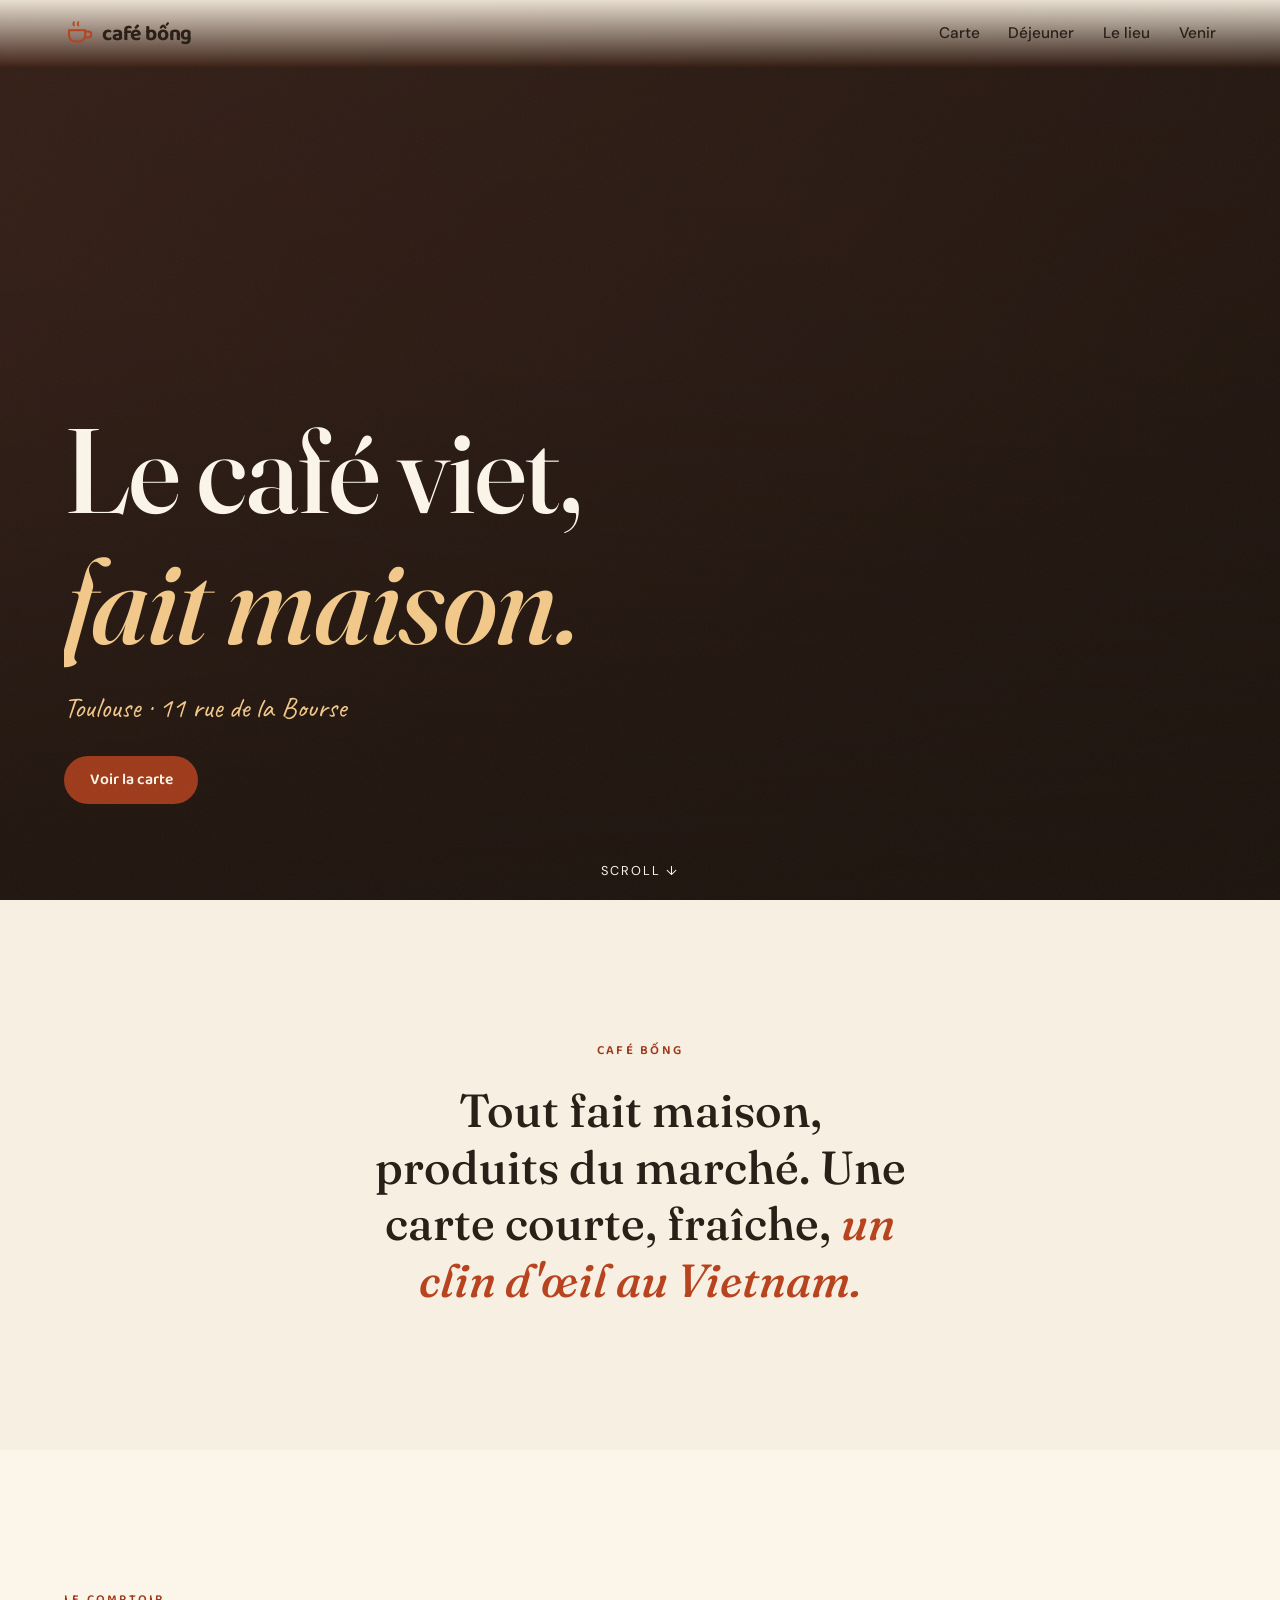
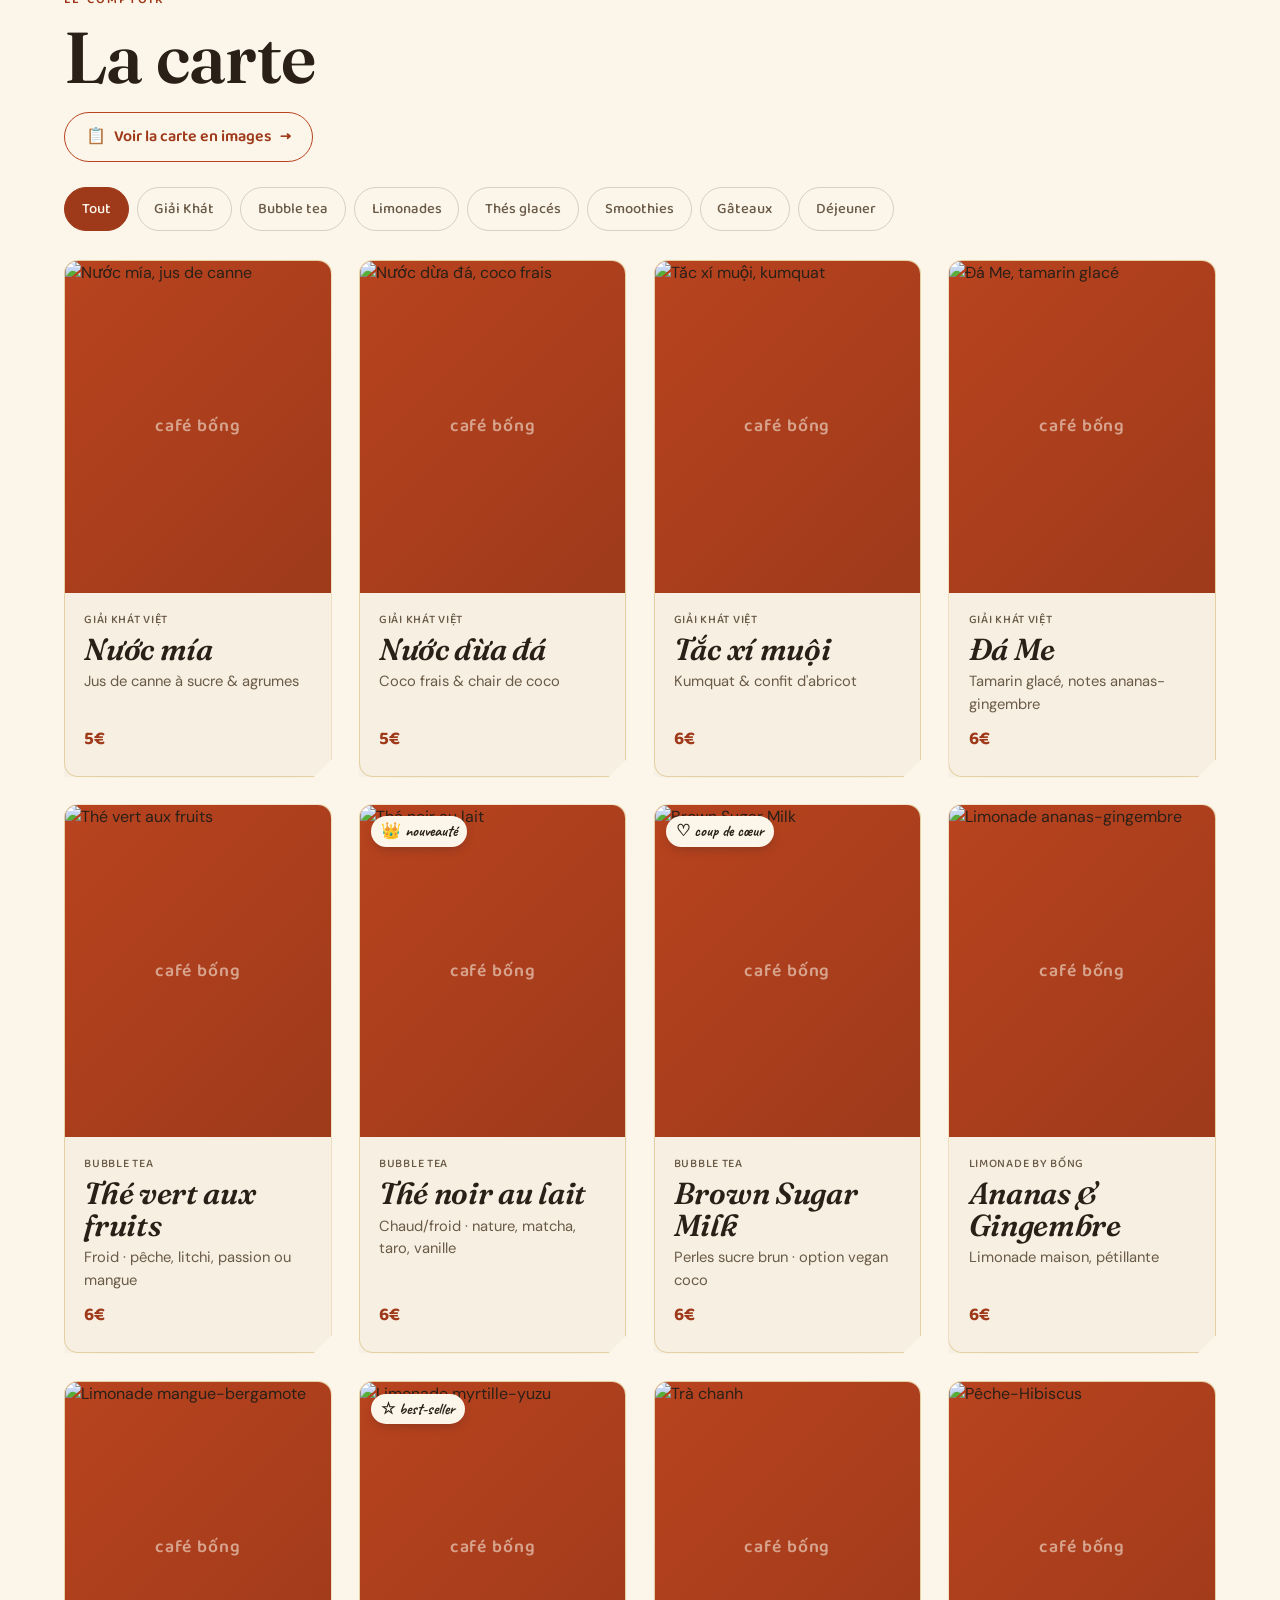
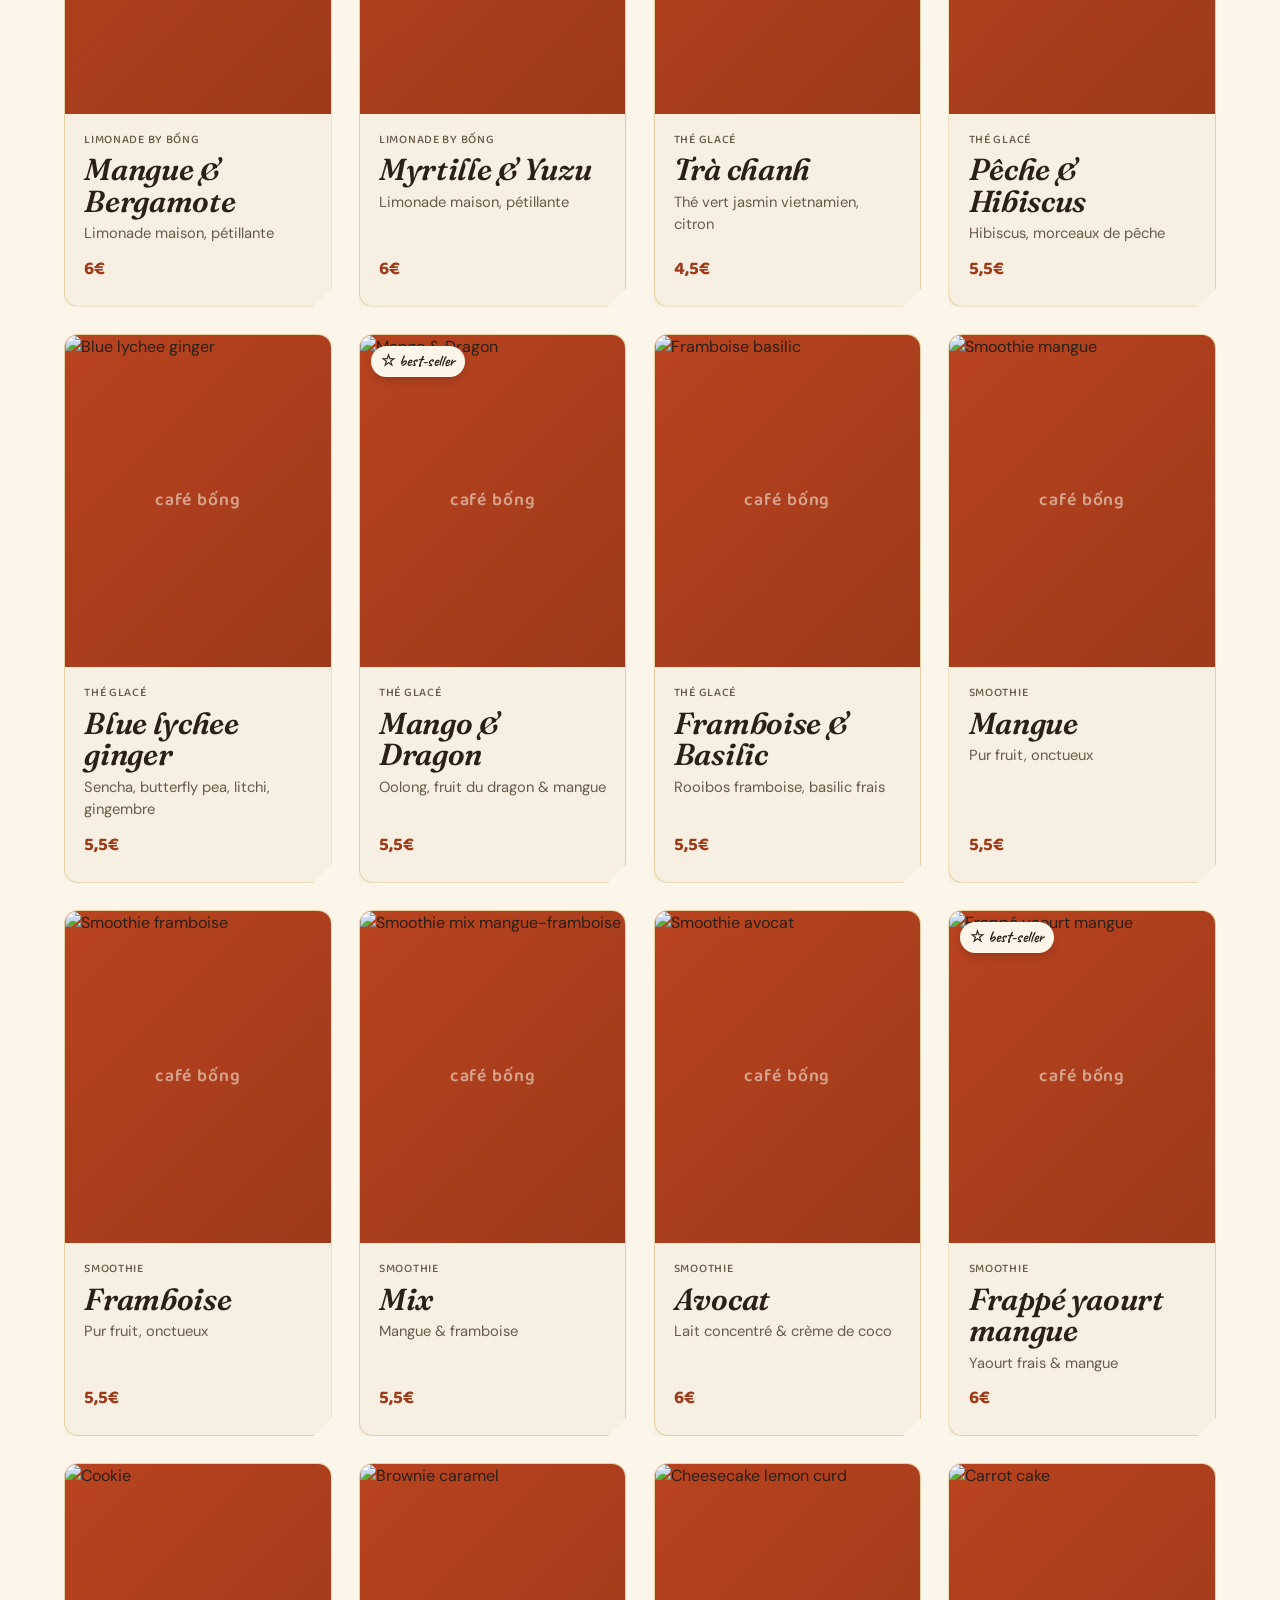
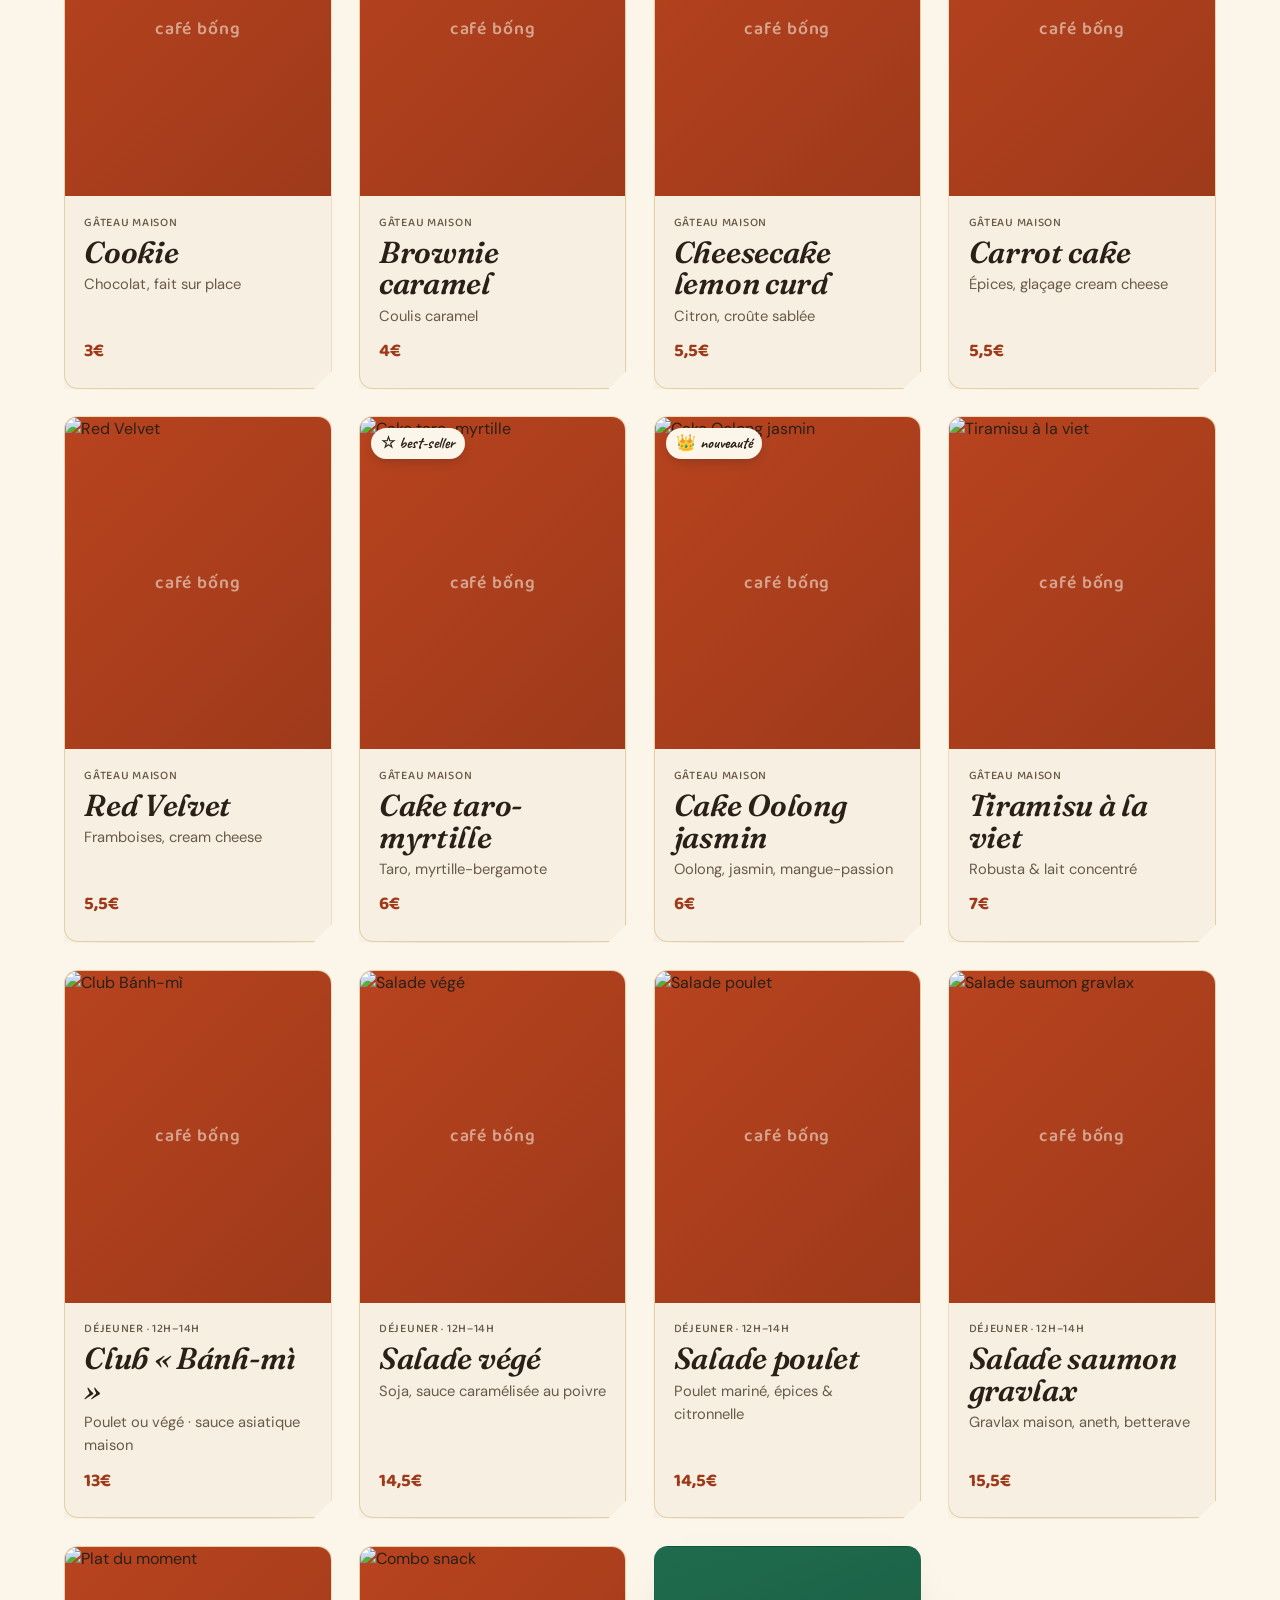
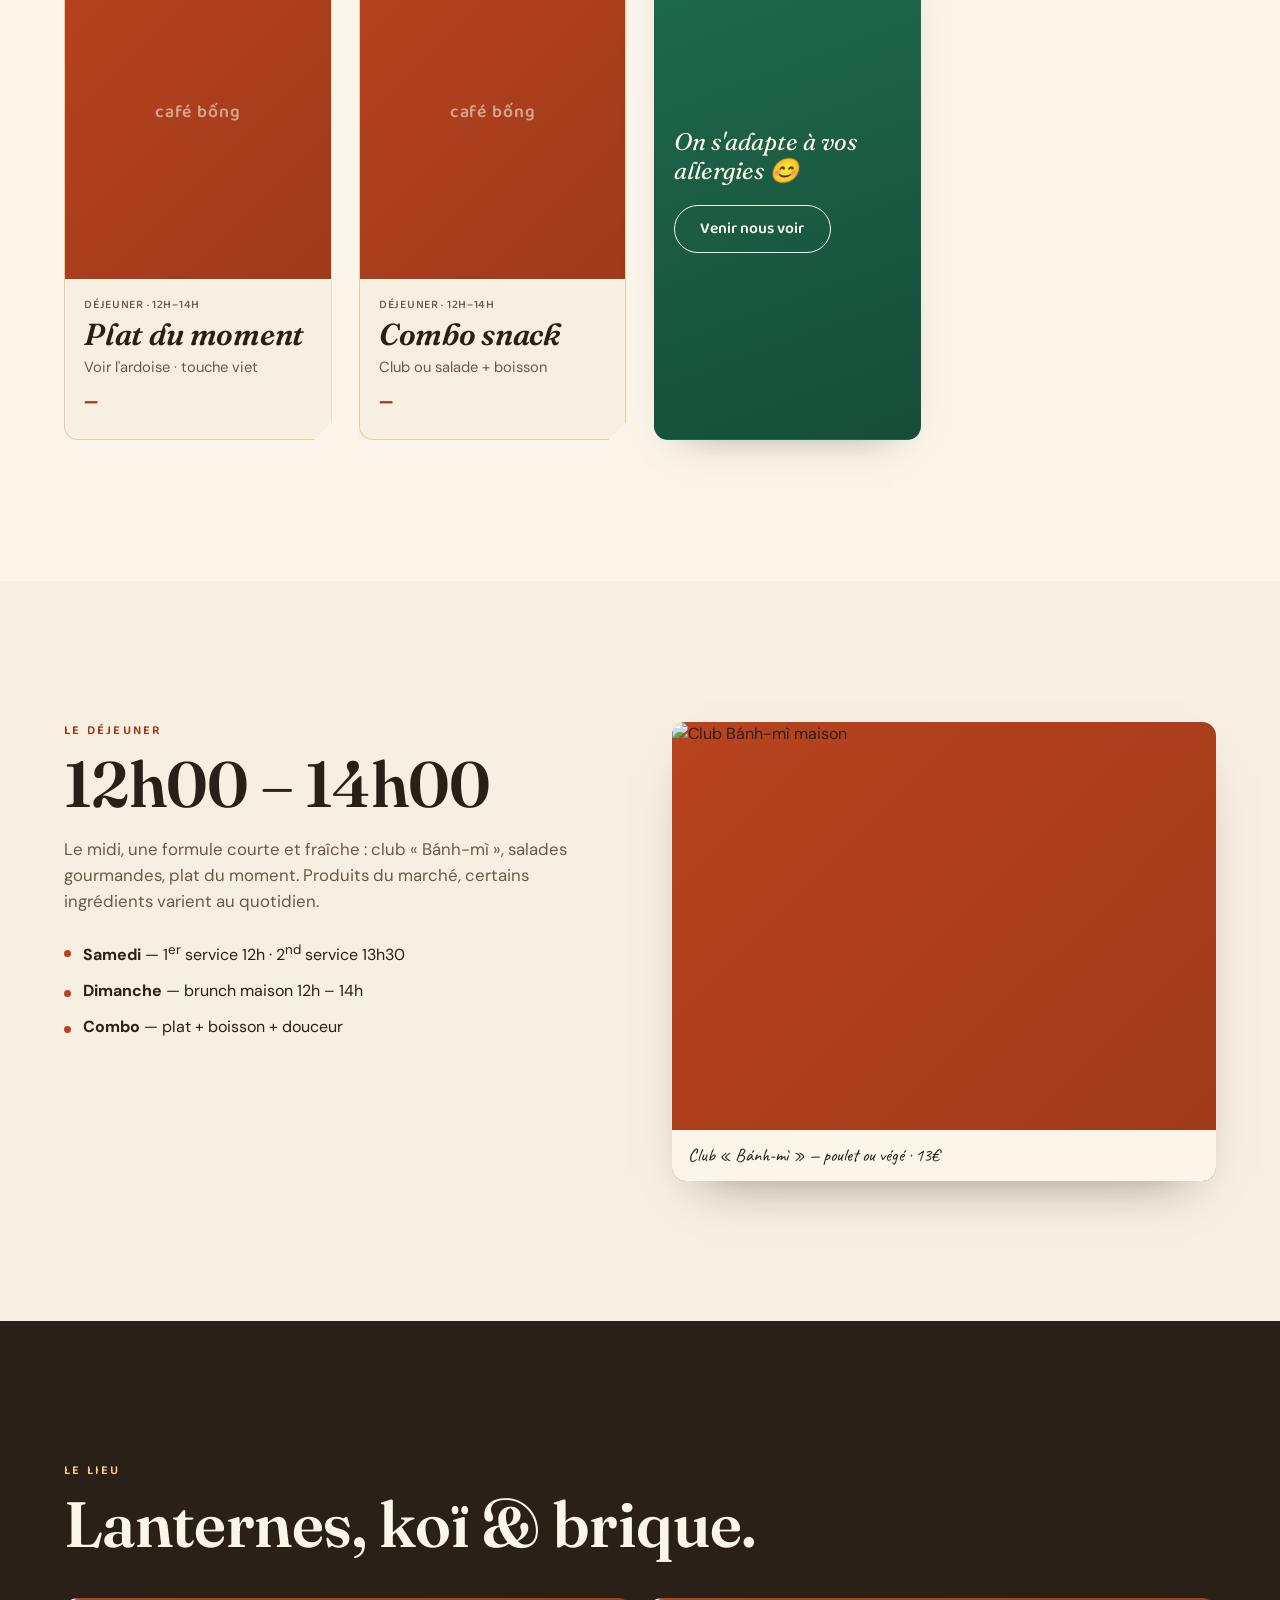
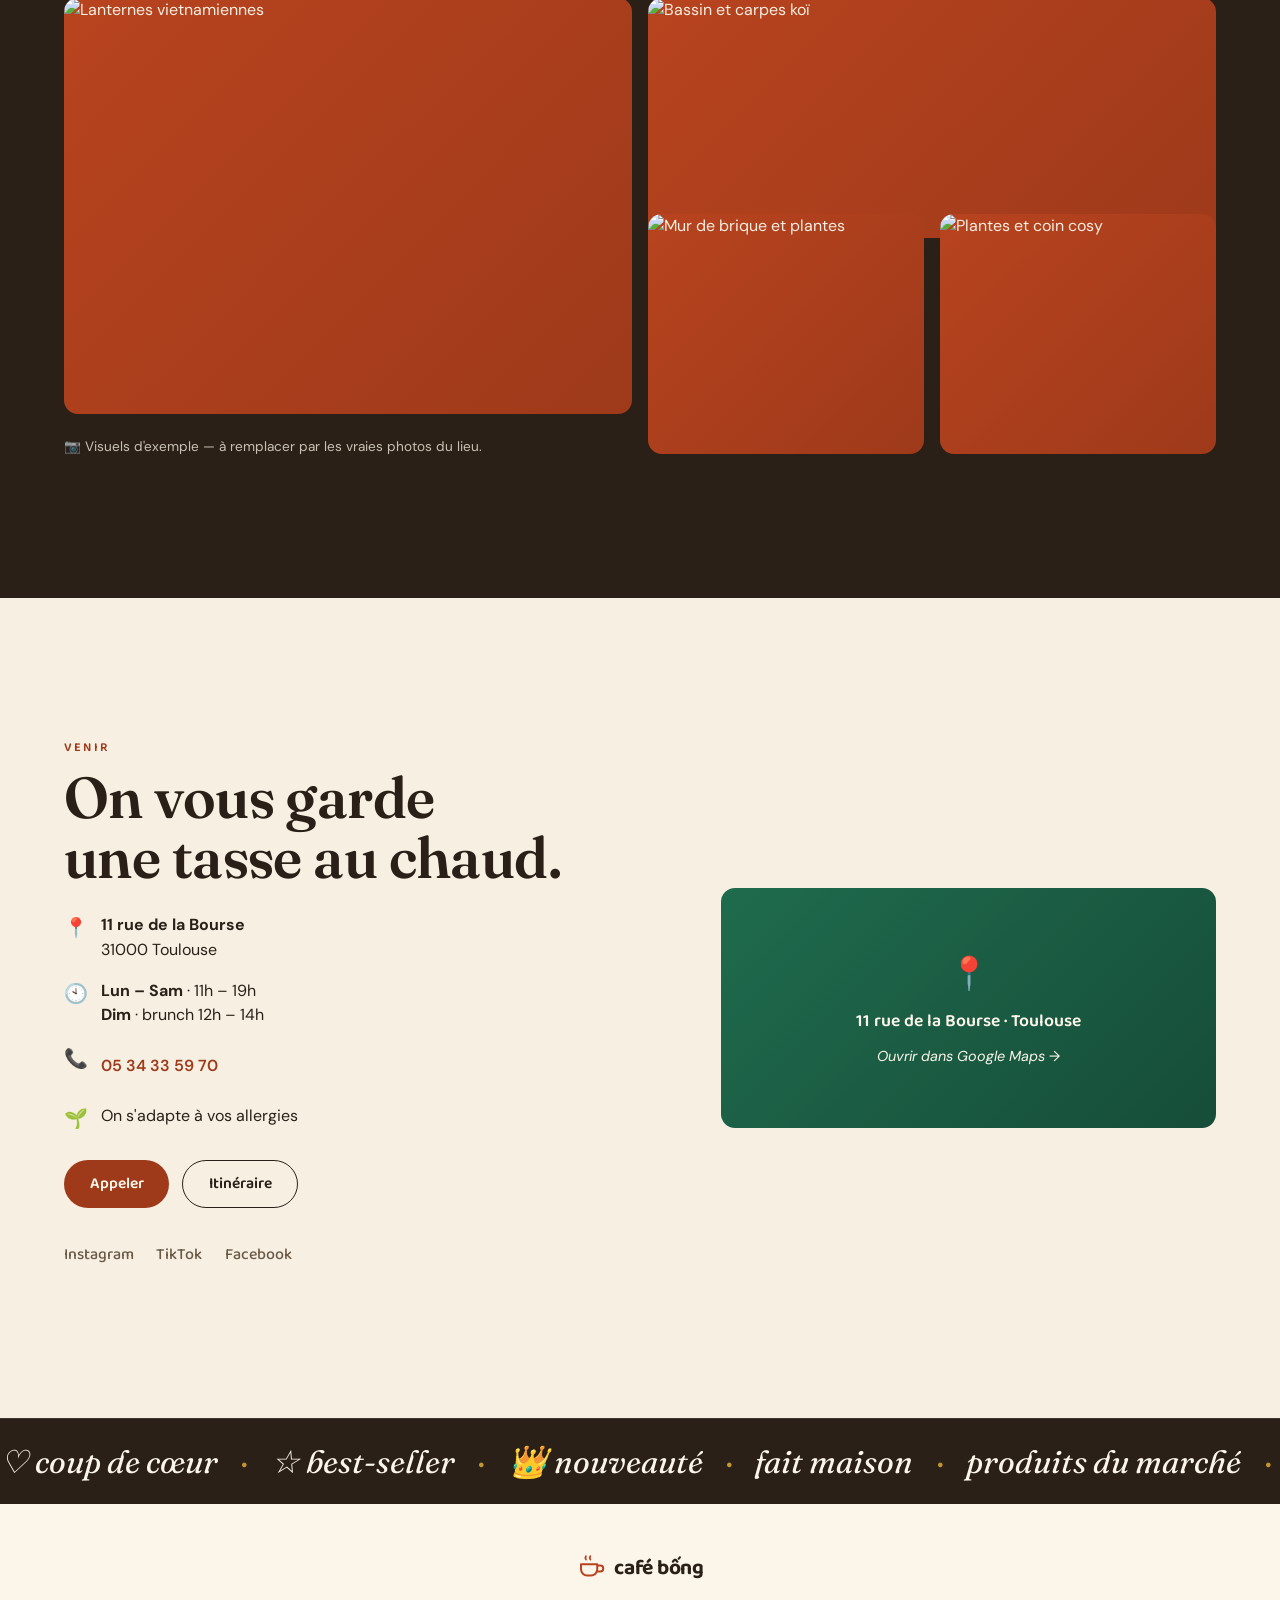
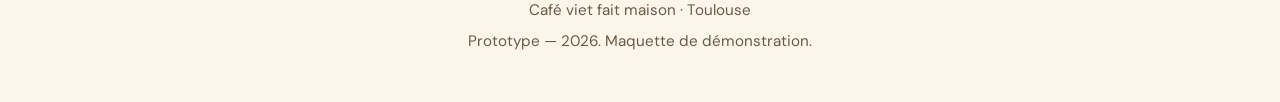
==== v1/index.html @ feac2b91 "Page d'accueil listant les 3 versions du site - Site actuel "Le Comptoir" déplacé dans /v1/ - Nouvel" ====
<!DOCTYPE html>
<html lang="fr">
<head>
<meta charset="UTF-8">
<meta name="viewport" content="width=device-width, initial-scale=1.0">
<title>Café Bống · Le café viet fait maison · Toulouse</title>
<meta name="description" content="Café Bống — le café viet fait maison à Toulouse. Bubble teas, limonades, thés glacés, smoothies, gâteaux maison et déjeuner. 11 rue de la Bourse.">
<meta property="og:title" content="Café Bống · Le café viet fait maison · Toulouse">
<meta property="og:description" content="Le café viet, fait maison — Toulouse. 11 rue de la Bourse.">
<meta property="og:type" content="website">

<link rel="preconnect" href="https://fonts.googleapis.com">
<link rel="preconnect" href="https://fonts.gstatic.com" crossorigin>
<link href="https://fonts.googleapis.com/css2?family=Fraunces:ital,opsz,wght@0,9..144,500;0,9..144,600;1,9..144,500;1,9..144,600&family=Baloo+2:wght@500;600;700&family=DM+Sans:opsz,wght@9..40,400;9..40,500;9..40,600&family=Caveat:wght@600;700&display=swap" rel="stylesheet">
<link rel="stylesheet" href="style.css?v=10">
</head>
<body>

<!-- ============================================================ -->
<!-- reusable cup glyph (logo)                                     -->
<!-- ============================================================ -->
<svg style="display:none" aria-hidden="true"><symbol id="cup" viewBox="0 0 24 24"><path d="M4 9h13v4a5 5 0 0 1-5 5H9a5 5 0 0 1-5-5V9z" fill="none" stroke="currentColor" stroke-width="1.6" stroke-linejoin="round"/><path d="M17 10h2.4a2.4 2.4 0 0 1 0 4.8H17" fill="none" stroke="currentColor" stroke-width="1.6"/><path d="M8 2.5c-.7.9-.7 1.8 0 2.7M11.5 2.5c-.7.9-.7 1.8 0 2.7" fill="none" stroke="currentColor" stroke-width="1.4" stroke-linecap="round"/></symbol></svg>

<!-- paper grain overlay (fixed, decorative) -->
<div class="grain" aria-hidden="true"></div>

<a class="skip-link" href="#carte">Aller à la carte</a>

<!-- ============================================================ -->
<!-- HEADER                                                       -->
<!-- ============================================================ -->
<header class="hd" id="hd">
  <a href="#hero" class="brand" aria-label="Café Bống — accueil">
    <svg class="brand-cup" aria-hidden="true"><use href="#cup"/></svg>
    <span>café bống</span>
  </a>

  <nav class="nav" aria-label="Navigation principale">
    <a href="#carte">Carte</a>
    <a href="#dejeuner">Déjeuner</a>
    <a href="#lieu">Le lieu</a>
    <a href="#venir">Venir</a>
  </nav>

  <button class="burger" id="burger" aria-label="Ouvrir le menu" aria-expanded="false" aria-controls="menu-overlay">
    <span></span><span></span><span></span>
  </button>
</header>

<!-- ============================================================ -->
<!-- MENU OVERLAY ("store de bambou")                             -->
<!-- ============================================================ -->
<div class="menu-overlay" id="menu-overlay" role="dialog" aria-modal="true" aria-label="Menu" hidden>
  <div class="menu-inner">
    <nav class="menu-nav" aria-label="Menu plein écran">
      <a href="#carte" data-preview="https://images.unsplash.com/photo-1558857563-b371033873b8?auto=format&fit=crop&w=700&q=70"><span class="menu-idx">01</span>Carte</a>
      <a href="#dejeuner" data-preview="https://images.unsplash.com/photo-1539252554453-80ab65ce3586?auto=format&fit=crop&w=700&q=70"><span class="menu-idx">02</span>Déjeuner</a>
      <a href="#lieu" data-preview="https://images.unsplash.com/photo-1559925393-8be0ec4767c8?auto=format&fit=crop&w=700&q=70"><span class="menu-idx">03</span>Le lieu</a>
      <a href="#venir" data-preview="https://images.unsplash.com/photo-1453614512568-c4024d13c247?auto=format&fit=crop&w=700&q=70"><span class="menu-idx">04</span>Venir</a>
    </nav>

    <aside class="menu-preview" aria-hidden="true">
      <img class="menu-preview-img" alt="" onerror="this.style.opacity=0">
    </aside>

    <div class="menu-foot">
      <span>11 rue de la Bourse · Toulouse</span>
      <a href="tel:0534335970">05 34 33 59 70</a>
    </div>
  </div>

  <button class="menu-close" id="menu-close" aria-label="Fermer le menu">
    <span></span><span></span>
  </button>
</div>

<main id="main">

<!-- ============================================================ -->
<!-- 1 · HERO                                                     -->
<!-- ============================================================ -->
<section id="hero" class="hero">
  <div class="hero-bg" data-parallax>
    <img src="https://images.unsplash.com/photo-1559925393-8be0ec4767c8?auto=format&fit=crop&w=1500&q=70" alt="Ambiance lanternes du Café Bống" onerror="this.style.display='none'">
  </div>
  <div class="hero-scrim" aria-hidden="true"></div>

  <div class="hero-inner">
    <h1 class="hero-title" data-reveal-lines>
      <span class="line-mask"><span class="line">Le café viet,</span></span>
      <span class="line-mask"><span class="line"><em>fait maison.</em></span></span>
    </h1>
    <p class="hero-sub" data-reveal>Toulouse · 11 rue de la Bourse</p>
    <div class="hero-cta" data-reveal>
      <a href="#carte" class="btn btn-laque" data-magnetic>Voir la carte</a>
    </div>
  </div>

  <span class="hero-scroll" aria-hidden="true">scroll ↓</span>
</section>

<!-- ============================================================ -->
<!-- 2 · INTRO / PROMESSE                                         -->
<!-- ============================================================ -->
<section id="intro" class="intro">
  <p class="intro-eyebrow" data-reveal>Café Bống</p>
  <p class="intro-lead" data-reveal>
    Tout fait maison, produits du marché. Une carte courte, fraîche,
    <em>un clin d'œil au Vietnam.</em>
  </p>
</section>

<!-- ============================================================ -->
<!-- 3 · LA CARTE — Le Comptoir (rail horizontal)                 -->
<!-- ============================================================ -->
<section id="carte" class="carte">
  <div class="carte-head">
    <p class="eyebrow" data-reveal>Le comptoir</p>
    <h2 data-reveal>La carte</h2>
    <button type="button" class="cartes-link" data-reveal aria-haspopup="dialog">
      <span aria-hidden="true">📋</span> Voir la carte en images
      <span aria-hidden="true">→</span>
    </button>
  </div>

  <!-- full menu photos (real restaurant cards) -->
  <dialog class="cartes-modal" id="cartes-modal" aria-label="La carte complète en images">
    <button type="button" class="cartes-close" data-close aria-label="Fermer">✕</button>
    <div class="cartes-scroll" data-lenis-prevent>
      <figure><img src="img/carte-boissons-1.avif" alt="Carte des boissons, page 1" loading="lazy"
        onerror="this.closest('figure').classList.add('noimg')"><figcaption>Boissons · 1</figcaption></figure>
      <figure><img src="img/carte-boissons-2.avif" alt="Carte des boissons, page 2" loading="lazy"
        onerror="this.closest('figure').classList.add('noimg')"><figcaption>Boissons · 2</figcaption></figure>
      <figure><img src="img/carte-dejeuner.avif" alt="Carte du déjeuner" loading="lazy"
        onerror="this.closest('figure').classList.add('noimg')"><figcaption>Déjeuner</figcaption></figure>
    </div>
    <p class="cartes-note">La carte complète — boissons &amp; offre déjeuner (12h–14h).</p>
  </dialog>

  <!-- famille filters -->
  <div class="rail-tabs" role="tablist" aria-label="Familles de la carte">
    <button class="rail-tab is-active" data-filter="tout"        role="tab" aria-selected="true">Tout</button>
    <button class="rail-tab" data-filter="giai-khat"   role="tab" aria-selected="false">Giải Khát</button>
    <button class="rail-tab" data-filter="bubble"      role="tab" aria-selected="false">Bubble tea</button>
    <button class="rail-tab" data-filter="limonade"    role="tab" aria-selected="false">Limonades</button>
    <button class="rail-tab" data-filter="thes-glaces" role="tab" aria-selected="false">Thés glacés</button>
    <button class="rail-tab" data-filter="smoothies"   role="tab" aria-selected="false">Smoothies</button>
    <button class="rail-tab" data-filter="gateaux"     role="tab" aria-selected="false">Gâteaux</button>
    <button class="rail-tab" data-filter="dejeuner"    role="tab" aria-selected="false">Déjeuner</button>
  </div>

  <!-- product grid (filtered by family tabs — natural vertical page scroll) -->
  <div class="grid" data-grid role="list" aria-label="Nos produits">

    <!-- GIẢI KHÁT VIỆT -->
    <article class="rail-card" data-filter="giai-khat">
      <div class="rc-photo"><img src="https://images.unsplash.com/photo-1556679343-c7306c1976bc?auto=format&fit=crop&w=600&q=70" alt="Nước mía, jus de canne" loading="lazy" onerror="this.parentNode.classList.add('noimg')"></div>
      <div class="rc-body">
        <span class="rc-fam">Giải Khát Việt</span>
        <h3 class="rc-name">Nước mía</h3>
        <p class="rc-desc">Jus de canne à sucre &amp; agrumes</p>
        <span class="rc-price">5€</span>
      </div>
    </article>

    <article class="rail-card" data-filter="giai-khat">
      <div class="rc-photo"><img src="https://images.unsplash.com/photo-1536935338788-846bb9981813?auto=format&fit=crop&w=600&q=70" alt="Nước dừa đá, coco frais" loading="lazy" onerror="this.parentNode.classList.add('noimg')"></div>
      <div class="rc-body">
        <span class="rc-fam">Giải Khát Việt</span>
        <h3 class="rc-name">Nước dừa đá</h3>
        <p class="rc-desc">Coco frais &amp; chair de coco</p>
        <span class="rc-price">5€</span>
      </div>
    </article>

    <article class="rail-card" data-filter="giai-khat">
      <div class="rc-photo"><img src="https://images.unsplash.com/photo-1497534547324-0ebb3f052e88?auto=format&fit=crop&w=600&q=70" alt="Tắc xí muội, kumquat" loading="lazy" onerror="this.parentNode.classList.add('noimg')"></div>
      <div class="rc-body">
        <span class="rc-fam">Giải Khát Việt</span>
        <h3 class="rc-name">Tắc xí muội</h3>
        <p class="rc-desc">Kumquat &amp; confit d'abricot</p>
        <span class="rc-price">6€</span>
      </div>
    </article>

    <article class="rail-card" data-filter="giai-khat">
      <div class="rc-photo"><img src="https://images.unsplash.com/photo-1551024709-8f23befc6f87?auto=format&fit=crop&w=600&q=70" alt="Đá Me, tamarin glacé" loading="lazy" onerror="this.parentNode.classList.add('noimg')"></div>
      <div class="rc-body">
        <span class="rc-fam">Giải Khát Việt</span>
        <h3 class="rc-name">Đá Me</h3>
        <p class="rc-desc">Tamarin glacé, notes ananas-gingembre</p>
        <span class="rc-price">6€</span>
      </div>
    </article>

    <!-- BUBBLE TEAS -->
    <article class="rail-card" data-filter="bubble">
      <div class="rc-photo"><img src="https://images.unsplash.com/photo-1558857563-b371033873b8?auto=format&fit=crop&w=600&q=70" alt="Thé vert aux fruits" loading="lazy" onerror="this.parentNode.classList.add('noimg')"></div>
      <div class="rc-body">
        <span class="rc-fam">Bubble tea</span>
        <h3 class="rc-name">Thé vert aux fruits</h3>
        <p class="rc-desc">Froid · pêche, litchi, passion ou mangue</p>
        <span class="rc-price">6€</span>
      </div>
    </article>

    <article class="rail-card" data-filter="bubble">
      <span class="rc-badge" data-badge="new">👑 nouveauté</span>
      <div class="rc-photo"><img src="https://images.unsplash.com/photo-1525373698358-041e3a460346?auto=format&fit=crop&w=600&q=70" alt="Thé noir au lait" loading="lazy" onerror="this.parentNode.classList.add('noimg')"></div>
      <div class="rc-body">
        <span class="rc-fam">Bubble tea</span>
        <h3 class="rc-name">Thé noir au lait</h3>
        <p class="rc-desc">Chaud/froid · nature, matcha, taro, vanille</p>
        <span class="rc-price">6€</span>
      </div>
    </article>

    <article class="rail-card" data-filter="bubble">
      <span class="rc-badge" data-badge="love">♡ coup de cœur</span>
      <div class="rc-photo"><img src="https://images.unsplash.com/photo-1627998792088-f8a9b72f2ea0?auto=format&fit=crop&w=600&q=70" alt="Brown Sugar Milk" loading="lazy" onerror="this.parentNode.classList.add('noimg')"></div>
      <div class="rc-body">
        <span class="rc-fam">Bubble tea</span>
        <h3 class="rc-name">Brown Sugar Milk</h3>
        <p class="rc-desc">Perles sucre brun · option vegan coco</p>
        <span class="rc-price">6€</span>
      </div>
    </article>

    <!-- LIMONADES -->
    <article class="rail-card" data-filter="limonade">
      <div class="rc-photo"><img src="https://images.unsplash.com/photo-1513558161293-cdaf765ed2fd?auto=format&fit=crop&w=600&q=70" alt="Limonade ananas-gingembre" loading="lazy" onerror="this.parentNode.classList.add('noimg')"></div>
      <div class="rc-body">
        <span class="rc-fam">Limonade by Bống</span>
        <h3 class="rc-name">Ananas &amp; Gingembre</h3>
        <p class="rc-desc">Limonade maison, pétillante</p>
        <span class="rc-price">6€</span>
      </div>
    </article>

    <article class="rail-card" data-filter="limonade">
      <div class="rc-photo"><img src="https://images.unsplash.com/photo-1600271886742-f049cd451bba?auto=format&fit=crop&w=600&q=70" alt="Limonade mangue-bergamote" loading="lazy" onerror="this.parentNode.classList.add('noimg')"></div>
      <div class="rc-body">
        <span class="rc-fam">Limonade by Bống</span>
        <h3 class="rc-name">Mangue &amp; Bergamote</h3>
        <p class="rc-desc">Limonade maison, pétillante</p>
        <span class="rc-price">6€</span>
      </div>
    </article>

    <article class="rail-card" data-filter="limonade">
      <span class="rc-badge" data-badge="best">☆ best-seller</span>
      <div class="rc-photo"><img src="https://images.unsplash.com/photo-1499638673689-79a0b5115d87?auto=format&fit=crop&w=600&q=70" alt="Limonade myrtille-yuzu" loading="lazy" onerror="this.parentNode.classList.add('noimg')"></div>
      <div class="rc-body">
        <span class="rc-fam">Limonade by Bống</span>
        <h3 class="rc-name">Myrtille &amp; Yuzu</h3>
        <p class="rc-desc">Limonade maison, pétillante</p>
        <span class="rc-price">6€</span>
      </div>
    </article>

    <!-- THÉS GLACÉS -->
    <article class="rail-card" data-filter="thes-glaces">
      <div class="rc-photo"><img src="https://images.unsplash.com/photo-1556679343-c7306c1976bc?auto=format&fit=crop&w=600&q=70" alt="Trà chanh" loading="lazy" onerror="this.parentNode.classList.add('noimg')"></div>
      <div class="rc-body">
        <span class="rc-fam">Thé glacé</span>
        <h3 class="rc-name">Trà chanh</h3>
        <p class="rc-desc">Thé vert jasmin vietnamien, citron</p>
        <span class="rc-price">4,5€</span>
      </div>
    </article>

    <article class="rail-card" data-filter="thes-glaces">
      <div class="rc-photo"><img src="https://images.unsplash.com/photo-1597481499750-3e6b22637e12?auto=format&fit=crop&w=600&q=70" alt="Pêche-Hibiscus" loading="lazy" onerror="this.parentNode.classList.add('noimg')"></div>
      <div class="rc-body">
        <span class="rc-fam">Thé glacé</span>
        <h3 class="rc-name">Pêche &amp; Hibiscus</h3>
        <p class="rc-desc">Hibiscus, morceaux de pêche</p>
        <span class="rc-price">5,5€</span>
      </div>
    </article>

    <article class="rail-card" data-filter="thes-glaces">
      <div class="rc-photo"><img src="https://images.unsplash.com/photo-1437418747212-8d9709afab22?auto=format&fit=crop&w=600&q=70" alt="Blue lychee ginger" loading="lazy" onerror="this.parentNode.classList.add('noimg')"></div>
      <div class="rc-body">
        <span class="rc-fam">Thé glacé</span>
        <h3 class="rc-name">Blue lychee ginger</h3>
        <p class="rc-desc">Sencha, butterfly pea, litchi, gingembre</p>
        <span class="rc-price">5,5€</span>
      </div>
    </article>

    <article class="rail-card" data-filter="thes-glaces">
      <span class="rc-badge" data-badge="best">☆ best-seller</span>
      <div class="rc-photo"><img src="https://images.unsplash.com/photo-1546173159-315724a31696?auto=format&fit=crop&w=600&q=70" alt="Mango & Dragon" loading="lazy" onerror="this.parentNode.classList.add('noimg')"></div>
      <div class="rc-body">
        <span class="rc-fam">Thé glacé</span>
        <h3 class="rc-name">Mango &amp; Dragon</h3>
        <p class="rc-desc">Oolong, fruit du dragon &amp; mangue</p>
        <span class="rc-price">5,5€</span>
      </div>
    </article>

    <article class="rail-card" data-filter="thes-glaces">
      <div class="rc-photo"><img src="https://images.unsplash.com/photo-1499961524705-d5f516fe18e9?auto=format&fit=crop&w=600&q=70" alt="Framboise basilic" loading="lazy" onerror="this.parentNode.classList.add('noimg')"></div>
      <div class="rc-body">
        <span class="rc-fam">Thé glacé</span>
        <h3 class="rc-name">Framboise &amp; Basilic</h3>
        <p class="rc-desc">Rooibos framboise, basilic frais</p>
        <span class="rc-price">5,5€</span>
      </div>
    </article>

    <!-- SMOOTHIES -->
    <article class="rail-card" data-filter="smoothies">
      <div class="rc-photo"><img src="https://images.unsplash.com/photo-1623065422902-30a2d299bbe4?auto=format&fit=crop&w=600&q=70" alt="Smoothie mangue" loading="lazy" onerror="this.parentNode.classList.add('noimg')"></div>
      <div class="rc-body">
        <span class="rc-fam">Smoothie</span>
        <h3 class="rc-name">Mangue</h3>
        <p class="rc-desc">Pur fruit, onctueux</p>
        <span class="rc-price">5,5€</span>
      </div>
    </article>

    <article class="rail-card" data-filter="smoothies">
      <div class="rc-photo"><img src="https://images.unsplash.com/photo-1505252585461-04db1eb84625?auto=format&fit=crop&w=600&q=70" alt="Smoothie framboise" loading="lazy" onerror="this.parentNode.classList.add('noimg')"></div>
      <div class="rc-body">
        <span class="rc-fam">Smoothie</span>
        <h3 class="rc-name">Framboise</h3>
        <p class="rc-desc">Pur fruit, onctueux</p>
        <span class="rc-price">5,5€</span>
      </div>
    </article>

    <article class="rail-card" data-filter="smoothies">
      <div class="rc-photo"><img src="https://images.unsplash.com/photo-1502741224143-90386d7f8c82?auto=format&fit=crop&w=600&q=70" alt="Smoothie mix mangue-framboise" loading="lazy" onerror="this.parentNode.classList.add('noimg')"></div>
      <div class="rc-body">
        <span class="rc-fam">Smoothie</span>
        <h3 class="rc-name">Mix</h3>
        <p class="rc-desc">Mangue &amp; framboise</p>
        <span class="rc-price">5,5€</span>
      </div>
    </article>

    <article class="rail-card" data-filter="smoothies">
      <div class="rc-photo"><img src="https://images.unsplash.com/photo-1623428187969-5da2dcea5ebf?auto=format&fit=crop&w=600&q=70" alt="Smoothie avocat" loading="lazy" onerror="this.parentNode.classList.add('noimg')"></div>
      <div class="rc-body">
        <span class="rc-fam">Smoothie</span>
        <h3 class="rc-name">Avocat</h3>
        <p class="rc-desc">Lait concentré &amp; crème de coco</p>
        <span class="rc-price">6€</span>
      </div>
    </article>

    <article class="rail-card" data-filter="smoothies">
      <span class="rc-badge" data-badge="best">☆ best-seller</span>
      <div class="rc-photo"><img src="https://images.unsplash.com/photo-1488477181946-6428a0291777?auto=format&fit=crop&w=600&q=70" alt="Frappé yaourt mangue" loading="lazy" onerror="this.parentNode.classList.add('noimg')"></div>
      <div class="rc-body">
        <span class="rc-fam">Smoothie</span>
        <h3 class="rc-name">Frappé yaourt mangue</h3>
        <p class="rc-desc">Yaourt frais &amp; mangue</p>
        <span class="rc-price">6€</span>
      </div>
    </article>

    <!-- GÂTEAUX -->
    <article class="rail-card" data-filter="gateaux">
      <div class="rc-photo"><img src="https://images.unsplash.com/photo-1499636136210-6f4ee915583e?auto=format&fit=crop&w=600&q=70" alt="Cookie" loading="lazy" onerror="this.parentNode.classList.add('noimg')"></div>
      <div class="rc-body">
        <span class="rc-fam">Gâteau maison</span>
        <h3 class="rc-name">Cookie</h3>
        <p class="rc-desc">Chocolat, fait sur place</p>
        <span class="rc-price">3€</span>
      </div>
    </article>

    <article class="rail-card" data-filter="gateaux">
      <div class="rc-photo"><img src="https://images.unsplash.com/photo-1606313564200-e75d5e30476c?auto=format&fit=crop&w=600&q=70" alt="Brownie caramel" loading="lazy" onerror="this.parentNode.classList.add('noimg')"></div>
      <div class="rc-body">
        <span class="rc-fam">Gâteau maison</span>
        <h3 class="rc-name">Brownie caramel</h3>
        <p class="rc-desc">Coulis caramel</p>
        <span class="rc-price">4€</span>
      </div>
    </article>

    <article class="rail-card" data-filter="gateaux">
      <div class="rc-photo"><img src="https://images.unsplash.com/photo-1533134242443-d4fd215305ad?auto=format&fit=crop&w=600&q=70" alt="Cheesecake lemon curd" loading="lazy" onerror="this.parentNode.classList.add('noimg')"></div>
      <div class="rc-body">
        <span class="rc-fam">Gâteau maison</span>
        <h3 class="rc-name">Cheesecake lemon curd</h3>
        <p class="rc-desc">Citron, croûte sablée</p>
        <span class="rc-price">5,5€</span>
      </div>
    </article>

    <article class="rail-card" data-filter="gateaux">
      <div class="rc-photo"><img src="https://images.unsplash.com/photo-1621303837174-89787a7d4729?auto=format&fit=crop&w=600&q=70" alt="Carrot cake" loading="lazy" onerror="this.parentNode.classList.add('noimg')"></div>
      <div class="rc-body">
        <span class="rc-fam">Gâteau maison</span>
        <h3 class="rc-name">Carrot cake</h3>
        <p class="rc-desc">Épices, glaçage cream cheese</p>
        <span class="rc-price">5,5€</span>
      </div>
    </article>

    <article class="rail-card" data-filter="gateaux">
      <div class="rc-photo"><img src="https://images.unsplash.com/photo-1586788680434-30d324b2d46f?auto=format&fit=crop&w=600&q=70" alt="Red Velvet" loading="lazy" onerror="this.parentNode.classList.add('noimg')"></div>
      <div class="rc-body">
        <span class="rc-fam">Gâteau maison</span>
        <h3 class="rc-name">Red Velvet</h3>
        <p class="rc-desc">Framboises, cream cheese</p>
        <span class="rc-price">5,5€</span>
      </div>
    </article>

    <article class="rail-card" data-filter="gateaux">
      <span class="rc-badge" data-badge="best">☆ best-seller</span>
      <div class="rc-photo"><img src="https://images.unsplash.com/photo-1565958011703-44f9829ba187?auto=format&fit=crop&w=600&q=70" alt="Cake taro-myrtille" loading="lazy" onerror="this.parentNode.classList.add('noimg')"></div>
      <div class="rc-body">
        <span class="rc-fam">Gâteau maison</span>
        <h3 class="rc-name">Cake taro-myrtille</h3>
        <p class="rc-desc">Taro, myrtille-bergamote</p>
        <span class="rc-price">6€</span>
      </div>
    </article>

    <article class="rail-card" data-filter="gateaux">
      <span class="rc-badge" data-badge="new">👑 nouveauté</span>
      <div class="rc-photo"><img src="https://images.unsplash.com/photo-1519869325930-281384150729?auto=format&fit=crop&w=600&q=70" alt="Cake Oolong jasmin" loading="lazy" onerror="this.parentNode.classList.add('noimg')"></div>
      <div class="rc-body">
        <span class="rc-fam">Gâteau maison</span>
        <h3 class="rc-name">Cake Oolong jasmin</h3>
        <p class="rc-desc">Oolong, jasmin, mangue-passion</p>
        <span class="rc-price">6€</span>
      </div>
    </article>

    <article class="rail-card" data-filter="gateaux">
      <div class="rc-photo"><img src="https://images.unsplash.com/photo-1571877227200-a0d98ea607e9?auto=format&fit=crop&w=600&q=70" alt="Tiramisu à la viet" loading="lazy" onerror="this.parentNode.classList.add('noimg')"></div>
      <div class="rc-body">
        <span class="rc-fam">Gâteau maison</span>
        <h3 class="rc-name">Tiramisu à la viet</h3>
        <p class="rc-desc">Robusta &amp; lait concentré</p>
        <span class="rc-price">7€</span>
      </div>
    </article>

    <!-- DÉJEUNER -->
    <article class="rail-card" data-filter="dejeuner">
      <div class="rc-photo"><img src="https://images.unsplash.com/photo-1539252554453-80ab65ce3586?auto=format&fit=crop&w=600&q=70" alt="Club Bánh-mì" loading="lazy" onerror="this.parentNode.classList.add('noimg')"></div>
      <div class="rc-body">
        <span class="rc-fam">Déjeuner · 12h–14h</span>
        <h3 class="rc-name">Club « Bánh-mì »</h3>
        <p class="rc-desc">Poulet ou végé · sauce asiatique maison</p>
        <span class="rc-price">13€</span>
      </div>
    </article>

    <article class="rail-card" data-filter="dejeuner">
      <div class="rc-photo"><img src="https://images.unsplash.com/photo-1512621776951-a57141f2eefd?auto=format&fit=crop&w=600&q=70" alt="Salade végé" loading="lazy" onerror="this.parentNode.classList.add('noimg')"></div>
      <div class="rc-body">
        <span class="rc-fam">Déjeuner · 12h–14h</span>
        <h3 class="rc-name">Salade végé</h3>
        <p class="rc-desc">Soja, sauce caramélisée au poivre</p>
        <span class="rc-price">14,5€</span>
      </div>
    </article>

    <article class="rail-card" data-filter="dejeuner">
      <div class="rc-photo"><img src="https://images.unsplash.com/photo-1546069901-ba9599a7e63c?auto=format&fit=crop&w=600&q=70" alt="Salade poulet" loading="lazy" onerror="this.parentNode.classList.add('noimg')"></div>
      <div class="rc-body">
        <span class="rc-fam">Déjeuner · 12h–14h</span>
        <h3 class="rc-name">Salade poulet</h3>
        <p class="rc-desc">Poulet mariné, épices &amp; citronnelle</p>
        <span class="rc-price">14,5€</span>
      </div>
    </article>

    <article class="rail-card" data-filter="dejeuner">
      <div class="rc-photo"><img src="https://images.unsplash.com/photo-1467003909585-2f8a72700288?auto=format&fit=crop&w=600&q=70" alt="Salade saumon gravlax" loading="lazy" onerror="this.parentNode.classList.add('noimg')"></div>
      <div class="rc-body">
        <span class="rc-fam">Déjeuner · 12h–14h</span>
        <h3 class="rc-name">Salade saumon gravlax</h3>
        <p class="rc-desc">Gravlax maison, aneth, betterave</p>
        <span class="rc-price">15,5€</span>
      </div>
    </article>

    <article class="rail-card" data-filter="dejeuner">
      <div class="rc-photo"><img src="https://images.unsplash.com/photo-1504674900247-0877df9cc836?auto=format&fit=crop&w=600&q=70" alt="Plat du moment" loading="lazy" onerror="this.parentNode.classList.add('noimg')"></div>
      <div class="rc-body">
        <span class="rc-fam">Déjeuner · 12h–14h</span>
        <h3 class="rc-name">Plat du moment</h3>
        <p class="rc-desc">Voir l'ardoise · touche viet</p>
        <span class="rc-price">—</span>
      </div>
    </article>

    <article class="rail-card" data-filter="dejeuner">
      <div class="rc-photo"><img src="https://images.unsplash.com/photo-1414235077428-338989a2e8c0?auto=format&fit=crop&w=600&q=70" alt="Combo snack" loading="lazy" onerror="this.parentNode.classList.add('noimg')"></div>
      <div class="rc-body">
        <span class="rc-fam">Déjeuner · 12h–14h</span>
        <h3 class="rc-name">Combo snack</h3>
        <p class="rc-desc">Club ou salade + boisson</p>
        <span class="rc-price">—</span>
      </div>
    </article>

    <!-- end-cap -->
    <article class="rail-card rail-end" data-filter="all" aria-hidden="false">
      <div class="rc-body rc-end-body">
        <p class="rc-end-note">On s'adapte à vos allergies 😊</p>
        <a href="#venir" class="btn btn-ghost" data-magnetic>Venir nous voir</a>
      </div>
    </article>

  </div><!-- /.grid -->
</section>

<!-- ============================================================ -->
<!-- 4 · DÉJEUNER                                                 -->
<!-- ============================================================ -->
<section id="dejeuner" class="dej">
  <div class="dej-grid">
    <div class="dej-text">
      <p class="eyebrow" data-reveal>Le déjeuner</p>
      <h2 data-reveal>12h00 – 14h00</h2>
      <p class="dej-lead" data-reveal>
        Le midi, une formule courte et fraîche : club « Bánh-mì », salades gourmandes,
        plat du moment. Produits du marché, certains ingrédients varient au quotidien.
      </p>
      <ul class="dej-list" data-reveal>
        <li><b>Samedi</b> — 1<sup>er</sup> service 12h · 2<sup>nd</sup> service 13h30</li>
        <li><b>Dimanche</b> — brunch maison 12h – 14h</li>
        <li><b>Combo</b> — plat + boisson + douceur</li>
      </ul>
    </div>

    <div class="dej-media">
      <figure class="sticky-dish" data-scale>
        <img src="https://images.unsplash.com/photo-1539252554453-80ab65ce3586?auto=format&fit=crop&w=900&q=70" alt="Club Bánh-mì maison" loading="lazy" onerror="this.parentNode.classList.add('noimg')">
        <figcaption>Club « Bánh-mì » — poulet ou végé · 13€</figcaption>
      </figure>
    </div>
  </div>
</section>

<!-- ============================================================ -->
<!-- 5 · LE LIEU                                                  -->
<!-- ============================================================ -->
<section id="lieu" class="lieu">
  <div class="lieu-head">
    <p class="eyebrow" data-reveal>Le lieu</p>
    <h2 data-reveal>Lanternes, koï &amp; brique.</h2>
  </div>

  <div class="lieu-gal">
    <figure class="lg lg-1" data-scale><img src="https://images.unsplash.com/photo-1545048702-79362596cdc9?auto=format&fit=crop&w=900&q=70" alt="Lanternes vietnamiennes" loading="lazy" onerror="this.parentNode.classList.add('noimg')"></figure>
    <figure class="lg lg-2" data-scale><img src="https://images.unsplash.com/photo-1535850452425-140ee4a8dbae?auto=format&fit=crop&w=700&q=70" alt="Bassin et carpes koï" loading="lazy" onerror="this.parentNode.classList.add('noimg')"></figure>
    <figure class="lg lg-3" data-scale><img src="https://images.unsplash.com/photo-1521017432531-fbd92d768814?auto=format&fit=crop&w=700&q=70" alt="Mur de brique et plantes" loading="lazy" onerror="this.parentNode.classList.add('noimg')"></figure>
    <figure class="lg lg-4" data-scale><img src="https://images.unsplash.com/photo-1466692476868-aef1dfb1e735?auto=format&fit=crop&w=700&q=70" alt="Plantes et coin cosy" loading="lazy" onerror="this.parentNode.classList.add('noimg')"></figure>
  </div>
  <p class="lieu-note" data-reveal>📷 Visuels d'exemple — à remplacer par les vraies photos du lieu.</p>
</section>

<!-- ============================================================ -->
<!-- 6 · VENIR                                                    -->
<!-- ============================================================ -->
<section id="venir" class="venir">
  <div class="venir-grid">
    <div class="venir-info">
      <p class="eyebrow" data-reveal>Venir</p>
      <h2 data-reveal>On vous garde<br>une tasse au chaud.</h2>

      <ul class="venir-list" data-reveal>
        <li><span class="vi-ic">📍</span><div><b>11 rue de la Bourse</b><br>31000 Toulouse</div></li>
        <li><span class="vi-ic">🕙</span><div><b>Lun – Sam</b> · 11h – 19h<br><b>Dim</b> · brunch 12h – 14h</div></li>
        <li><span class="vi-ic">📞</span><div><a href="tel:0534335970">05 34 33 59 70</a></div></li>
        <li><span class="vi-ic">🌱</span><div>On s'adapte à vos allergies</div></li>
      </ul>

      <div class="venir-cta" data-reveal>
        <a href="tel:0534335970" class="btn btn-laque" data-magnetic>Appeler</a>
        <a href="https://maps.google.com/?q=11+rue+de+la+Bourse+31000+Toulouse" target="_blank" rel="noopener" class="btn btn-ghost" data-magnetic>Itinéraire</a>
      </div>

      <div class="socials" data-reveal>
        <a href="#" aria-label="Instagram">Instagram</a>
        <a href="#" aria-label="TikTok">TikTok</a>
        <a href="#" aria-label="Facebook">Facebook</a>
      </div>
    </div>

    <a class="venir-map" href="https://maps.google.com/?q=11+rue+de+la+Bourse+31000+Toulouse" target="_blank" rel="noopener" data-reveal>
      <span class="map-pin">📍</span>
      <span class="map-addr">11 rue de la Bourse · Toulouse</span>
      <em>Ouvrir dans Google Maps →</em>
    </a>
  </div>

  <!-- marquee ardoise -->
  <div class="marquee" aria-hidden="true">
    <div class="marquee-track">
      <span>♡ coup de cœur</span><i>·</i><span>☆ best-seller</span><i>·</i><span>👑 nouveauté</span><i>·</i><span>fait maison</span><i>·</i><span>produits du marché</span><i>·</i><span>on s'adapte à vos allergies</span><i>·</i>
      <span>♡ coup de cœur</span><i>·</i><span>☆ best-seller</span><i>·</i><span>👑 nouveauté</span><i>·</i><span>fait maison</span><i>·</i><span>produits du marché</span><i>·</i><span>on s'adapte à vos allergies</span><i>·</i>
    </div>
  </div>
</section>

</main>

<!-- ============================================================ -->
<!-- FOOTER                                                       -->
<!-- ============================================================ -->
<footer class="ft">
  <a href="#hero" class="brand ft-brand">
    <svg class="brand-cup" aria-hidden="true"><use href="#cup"/></svg>
    <span>café bống</span>
  </a>
  <p>Café viet fait maison · Toulouse</p>
  <p class="ft-fine">Prototype — <span id="yr"></span>. Maquette de démonstration.</p>
</footer>

<!-- ============================================================ -->
<!-- CDN libs (motion-engineer wires these in main.js)            -->
<!-- ============================================================ -->
<script src="https://cdn.jsdelivr.net/npm/lenis@1/dist/lenis.min.js"></script>
<script src="https://cdn.jsdelivr.net/npm/gsap@3/dist/gsap.min.js"></script>
<script src="https://cdn.jsdelivr.net/npm/gsap@3/dist/ScrollTrigger.min.js"></script>
<script src="main.js?v=10"></script>
</body>
</html>
---- v1/style.css ----
/* ============================================================
   CAFÉ BỐNG · V4 « Le Comptoir » — Laque & Koï
   Structure + CSS shell. Motion hooks left for main.js.
   ============================================================ */

/* ---------- TOKENS ---------- */
:root{
  /* palette */
  --cream:#f7efe1;
  --cream-2:#fcf6ea;
  --ink:#2a2018;
  --ink-soft:#6a5a48;
  --laque:#b8431f;
  --laque-d:#9e3a1a;   /* small white text on red */
  --gold:#c2952f;      /* DECORATIVE only — never body text */
  --jade:#1f6b4e;

  /* type */
  --f-title:"Fraunces",Georgia,serif;
  --f-display:"Baloo 2",system-ui,sans-serif;
  --f-body:"DM Sans",system-ui,sans-serif;
  --f-hand:"Caveat",cursive;

  /* spacing / rhythm */
  --pad-x:clamp(1.2rem,5vw,5rem);
  --sec-y:clamp(4rem,11vw,9rem);
  --maxw:1280px;
  --card-w:clamp(260px,78vw,340px);
  --radius:14px;

  /* motion */
  --e-out:cubic-bezier(.16,1,.3,1);
  --e-soft:cubic-bezier(.4,0,.2,1);
  --d-rev:.8s;

  /* layout */
  --hd-h:68px;
}

/* ---------- RESET ---------- */
*,*::before,*::after{box-sizing:border-box;margin:0;padding:0}
html{-webkit-text-size-adjust:100%;scroll-behavior:smooth}
@media (prefers-reduced-motion:reduce){html{scroll-behavior:auto}}
body{
  font-family:var(--f-body);
  background:var(--cream);
  color:var(--ink);
  line-height:1.55;
  -webkit-font-smoothing:antialiased;
  overflow-x:hidden;
}
img{display:block;max-width:100%;height:auto}
a{color:inherit;text-decoration:none}
button{font:inherit;color:inherit;background:none;border:none;cursor:pointer}
h1,h2,h3{font-family:var(--f-title);font-weight:600;line-height:1.04;letter-spacing:-.01em}
em{font-style:italic}

/* focus visibility (guardrail) */
:focus-visible{outline:2.5px solid var(--laque);outline-offset:3px;border-radius:4px}

.skip-link{
  position:fixed;top:-100px;left:1rem;z-index:200;
  background:var(--ink);color:var(--cream);padding:.7rem 1.1rem;border-radius:8px;
  transition:top .2s;
}
.skip-link:focus{top:1rem}

/* ---------- PAPER GRAIN (decorative, cheap) ---------- */
.grain{
  position:fixed;inset:0;z-index:90;pointer-events:none;
  opacity:.05;
  background-image:url("data:image/svg+xml,%3Csvg xmlns='http://www.w3.org/2000/svg' width='120' height='120'%3E%3Cfilter id='n'%3E%3CfeTurbulence type='fractalNoise' baseFrequency='0.9' numOctaves='2' stitchTiles='stitch'/%3E%3C/filter%3E%3Crect width='100%25' height='100%25' filter='url(%23n)'/%3E%3C/svg%3E");
}

/* ============================================================
   JS-GATED HIDE: hidden states apply ONLY when <html class="js">
   so the page is fully readable without JS (guardrail).
   ============================================================ */
.js [data-reveal]{opacity:0;transform:translateY(22px);transition:opacity .7s var(--e-out),transform .7s var(--e-out)}
.js [data-reveal].in{opacity:1;transform:none}
.js [data-reveal-lines]{opacity:0}
/* reduced-motion or no-JS → everything visible */
@media (prefers-reduced-motion:reduce){
  .js [data-reveal]{opacity:1!important;transform:none!important;transition:none}
  .js [data-reveal-lines]{opacity:1!important}
}

/* ---------- BUTTONS ---------- */
.btn{
  display:inline-flex;align-items:center;justify-content:center;gap:.4rem;
  font-family:var(--f-display);font-weight:600;font-size:.98rem;
  padding:.85rem 1.6rem;border-radius:999px;
  min-height:48px;line-height:1;
  transition:transform .35s var(--e-out),background .25s,color .25s;
}
.btn-laque{background:var(--laque-d);color:var(--cream-2)}
.btn-laque:hover{background:var(--laque);transform:translateY(-2px)}
.btn-ghost{border:1.5px solid var(--ink);color:var(--ink)}
.btn-ghost:hover{background:var(--ink);color:var(--cream-2);transform:translateY(-2px)}

/* ---------- BRAND / LOGO ---------- */
.brand{display:inline-flex;align-items:center;gap:.5rem}
.brand-cup{width:30px;height:30px;color:var(--laque)}
.brand span{font-family:var(--f-display);font-weight:700;font-size:1.32rem;color:var(--ink);letter-spacing:-.01em}

/* ============================================================
   HEADER
   ============================================================ */
.hd{
  position:fixed;top:0;left:0;right:0;z-index:100;
  height:var(--hd-h);
  display:flex;align-items:center;justify-content:space-between;
  padding:0 var(--pad-x);
  background:linear-gradient(180deg,rgba(247,239,225,.92),rgba(247,239,225,0));
  backdrop-filter:saturate(140%) blur(2px);
}
.nav{display:none;gap:1.8rem}
.nav a{font-weight:500;font-size:.96rem;position:relative;padding:.3rem 0}
.nav a::after{content:"";position:absolute;left:0;bottom:-2px;width:0;height:1.5px;background:var(--laque);transition:width .3s var(--e-out)}
.nav a:hover::after{width:100%}
@media (min-width:860px){.nav{display:flex}}

.burger{
  width:48px;height:48px;display:flex;flex-direction:column;
  align-items:center;justify-content:center;gap:5px;
}
.burger span{display:block;width:24px;height:2px;background:var(--ink);transition:transform .3s var(--e-out),opacity .2s}
.burger[aria-expanded="true"] span:nth-child(1){transform:translateY(7px) rotate(45deg)}
.burger[aria-expanded="true"] span:nth-child(2){opacity:0}
.burger[aria-expanded="true"] span:nth-child(3){transform:translateY(-7px) rotate(-45deg)}
/* desktop uses inline nav → hide burger (no nav+burger double display) */
@media (min-width:860px){.burger{display:none}}

/* ============================================================
   MENU OVERLAY ("store de bambou")
   Closed: clipped from top. Motion-engineer animates clip-path;
   CSS provides the .open state.
   ============================================================ */
.menu-overlay{
  position:fixed;inset:0;z-index:150;
  background:var(--cream-2);
  clip-path:inset(0 0 100% 0);     /* closed: rolled up */
  transition:clip-path .7s var(--e-out);
  display:flex;flex-direction:column;
}
.menu-overlay[hidden]{display:none}
.menu-overlay.open{clip-path:inset(0 0 0 0)}
/* faux bamboo blind stripes */
.menu-overlay::before{
  content:"";position:absolute;inset:0;pointer-events:none;opacity:.5;
  background:repeating-linear-gradient(180deg,transparent 0 38px,rgba(42,32,24,.04) 38px 40px);
}
.menu-inner{
  position:relative;z-index:1;flex:1;
  display:grid;grid-template-columns:1fr;
  align-content:center;gap:2rem;
  padding:calc(var(--hd-h) + 2rem) var(--pad-x) 2rem;
  max-width:var(--maxw);margin:0 auto;width:100%;
}
.menu-nav{display:flex;flex-direction:column;gap:.4rem}
.menu-nav a{
  display:flex;align-items:baseline;gap:1rem;
  font-family:var(--f-title);font-weight:600;
  font-size:clamp(2.4rem,12vw,5rem);line-height:1.05;
  color:var(--ink);min-height:48px;
  transition:color .25s,transform .4s var(--e-out);
}
.menu-nav a:hover{color:var(--laque);transform:translateX(10px)}
.menu-idx{font-family:var(--f-body);font-size:.85rem;font-weight:600;color:var(--ink-soft);transform:translateY(-.6em)}

.menu-preview{display:none}
@media (min-width:960px){
  .menu-inner{grid-template-columns:1fr 360px;align-items:center}
  .menu-preview{
    display:block;align-self:center;
    aspect-ratio:4/5;border-radius:var(--radius);overflow:hidden;
    background:linear-gradient(135deg,var(--laque),var(--laque-d));
    box-shadow:0 30px 60px -25px rgba(42,32,24,.4);
  }
  .menu-preview-img{width:100%;height:100%;object-fit:cover;opacity:0;transition:opacity .4s}
}
.menu-foot{
  grid-column:1/-1;display:flex;justify-content:space-between;flex-wrap:wrap;gap:1rem;
  font-family:var(--f-body);font-size:.95rem;color:var(--ink-soft);
  border-top:1px solid rgba(42,32,24,.12);padding-top:1.4rem;
}
.menu-foot a{min-height:44px;display:inline-flex;align-items:center}

.menu-close{
  position:absolute;top:14px;right:var(--pad-x);z-index:2;
  width:48px;height:48px;display:flex;align-items:center;justify-content:center;
}
.menu-close span{position:absolute;width:24px;height:2px;background:var(--ink)}
.menu-close span:nth-child(1){transform:rotate(45deg)}
.menu-close span:nth-child(2){transform:rotate(-45deg)}

/* ============================================================
   1 · HERO
   ============================================================ */
.hero{
  position:relative;min-height:100svh;
  display:flex;flex-direction:column;justify-content:flex-end;
  padding:0 var(--pad-x) clamp(3rem,8vw,6rem);
  overflow:hidden;color:var(--cream-2);
}
.hero-bg{position:absolute;inset:0;z-index:0;background:linear-gradient(135deg,#3a221a,#1c130d)}
.hero-bg img{width:100%;height:100%;object-fit:cover}
/* real scrim 0 → 55% ink (guardrail: contrast over photo) */
.hero-scrim{
  position:absolute;inset:0;z-index:1;
  background:linear-gradient(180deg,rgba(28,19,13,.15) 0%,rgba(28,19,13,.2) 40%,rgba(28,19,13,.78) 100%);
}
.hero-inner{position:relative;z-index:2;max-width:var(--maxw);margin:0 auto;width:100%}
.hero-title{
  font-size:clamp(2.8rem,12vw,7.5rem);font-weight:500;
  margin-bottom:1rem;
}
.hero-title em{color:#f3c98a}            /* warm, decorative on dark scrim */
.line-mask{display:block;overflow:hidden;padding-bottom:.05em}
.line-mask .line{display:block;transform-origin:left bottom}
/* word spans injected by the split-reveal (motion). Inline-block so
   transforms apply; whitespace preserved by text nodes between them. */
.line-mask .line .w{display:inline-block}
.hero-sub{
  font-family:var(--f-hand);font-size:clamp(1.3rem,4vw,1.8rem);
  color:#f3c98a;margin-bottom:1.6rem;
}
.hero-cta{display:flex;gap:.8rem;flex-wrap:wrap}
.hero-scroll{
  position:absolute;bottom:1.2rem;left:50%;transform:translateX(-50%);z-index:2;
  font-size:.8rem;letter-spacing:.15em;text-transform:uppercase;color:var(--cream-2);
}

/* ============================================================
   2 · INTRO
   ============================================================ */
.intro{
  max-width:var(--maxw);margin:0 auto;
  padding:var(--sec-y) var(--pad-x);text-align:center;
}
.intro-eyebrow{
  font-family:var(--f-display);font-weight:600;letter-spacing:.18em;
  text-transform:uppercase;font-size:.8rem;color:var(--laque-d);margin-bottom:1.4rem;
}
.intro-lead{
  font-family:var(--f-title);font-weight:500;
  font-size:clamp(1.5rem,5vw,2.9rem);line-height:1.22;
  max-width:18ch;margin:0 auto;
}
.intro-lead em{color:var(--laque)}

/* ---------- shared eyebrow / h2 ---------- */
.eyebrow{
  font-family:var(--f-display);font-weight:600;letter-spacing:.18em;
  text-transform:uppercase;font-size:.78rem;color:var(--laque-d);margin-bottom:.6rem;
}

/* ============================================================
   3 · LA CARTE — Le Comptoir (RAIL)
   ============================================================ */
.carte{padding:var(--sec-y) 0;background:var(--cream-2)}
.carte-head{
  max-width:var(--maxw);margin:0 auto;padding:0 var(--pad-x);
}
.carte-head h2{font-size:clamp(2.2rem,8vw,4.5rem)}

/* family tabs */
.rail-tabs{
  display:flex;gap:.5rem;overflow-x:auto;scrollbar-width:none;
  padding:1.6rem var(--pad-x) .4rem;
  max-width:var(--maxw);margin:0 auto;
  -webkit-overflow-scrolling:touch;
}
.rail-tabs::-webkit-scrollbar{display:none}
.rail-tab{
  flex:0 0 auto;
  font-family:var(--f-display);font-weight:500;font-size:.92rem;
  padding:.55rem 1.05rem;border-radius:999px;min-height:44px;
  border:1.5px solid rgba(42,32,24,.18);color:var(--ink-soft);
  transition:background .25s,color .25s,border-color .25s;white-space:nowrap;
}
.rail-tab:hover{border-color:var(--laque);color:var(--laque-d)}
.rail-tab.is-active{background:var(--laque-d);color:var(--cream-2);border-color:var(--laque-d)}

/* progress */
.rail-progress{
  max-width:var(--maxw);margin:0 auto;padding:.4rem var(--pad-x) 1rem;
  display:flex;align-items:center;gap:1rem;
}
.rail-count{font-family:var(--f-display);font-weight:600;font-size:.9rem;color:var(--ink-soft);flex:0 0 auto;font-variant-numeric:tabular-nums}
.rail-bar{flex:1;height:3px;background:rgba(42,32,24,.12);border-radius:999px;overflow:hidden}
/* Fill: JS drives transform:scaleX (transform/opacity only — no layout).
   width:100% + left origin so scaleX(0..1) maps to 0..100%. */
.rail-bar-fill{display:block;height:100%;width:100%;transform:scaleX(.04);transform-origin:left center;background:linear-gradient(90deg,var(--laque),var(--gold));border-radius:999px;transition:transform .3s var(--e-out)}

/* PRODUCT GRID — natural vertical page scroll, filtered by family tabs */
.grid{
  display:grid;
  grid-template-columns:repeat(auto-fill,minmax(230px,1fr));
  gap:clamp(1rem,2.4vw,1.7rem);
  max-width:var(--maxw);margin:0 auto;
  padding:1.4rem var(--pad-x) 0;
}
@media (min-width:1100px){.grid{grid-template-columns:repeat(4,1fr)}}
.rail-card.is-hidden{display:none}
/* gentle stagger as items (re)appear on filter */
.rail-card{animation:cardIn .5s var(--e-out) both}
@keyframes cardIn{from{opacity:0;transform:translateY(14px)}to{opacity:1;transform:none}}
@media (prefers-reduced-motion:reduce){.rail-card{animation:none}}

.rail-card{
  position:relative;
  background:var(--cream);
  border-radius:var(--radius);
  border:1px solid rgba(194,149,47,.35);   /* fine gold filet */
  box-shadow:0 18px 40px -28px rgba(42,32,24,.5);
  overflow:hidden;
  display:flex;flex-direction:column;
  /* dog-eared corner (menu card) */
  clip-path:polygon(0 0,100% 0,100% calc(100% - 18px),calc(100% - 18px) 100%,0 100%);
}
.rc-photo{
  position:relative;aspect-ratio:4/5;overflow:hidden;
  background:linear-gradient(135deg,var(--laque),var(--laque-d));
}
.rc-photo img{width:100%;height:100%;object-fit:cover}
/* onerror fallback → brick gradient block */
.rc-photo.noimg::after{
  content:"café bống";position:absolute;inset:0;
  display:flex;align-items:center;justify-content:center;
  font-family:var(--f-display);font-weight:600;color:rgba(252,246,234,.55);
  font-size:1.1rem;letter-spacing:.05em;
}
.rc-body{padding:1.1rem 1.2rem 1.4rem;display:flex;flex-direction:column;gap:.3rem;flex:1}
.rc-fam{font-family:var(--f-display);font-weight:500;font-size:.74rem;letter-spacing:.06em;text-transform:uppercase;color:var(--ink-soft)}
.rc-name{font-family:var(--f-title);font-style:italic;font-weight:600;font-size:clamp(1.4rem,4.5vw,1.9rem);color:var(--ink)}
.rc-desc{font-size:.92rem;color:var(--ink-soft);flex:1}
.rc-price{font-family:var(--f-display);font-weight:700;font-size:1.15rem;color:var(--laque-d);margin-top:.3rem}

.rc-badge{
  position:absolute;top:.7rem;left:.7rem;z-index:2;
  font-family:var(--f-hand);font-weight:700;font-size:1rem;
  background:var(--cream-2);color:var(--ink);
  padding:.18rem .6rem;border-radius:999px;
  box-shadow:0 4px 12px -4px rgba(42,32,24,.4);
}

/* end-cap card */
.rail-end{background:linear-gradient(160deg,var(--jade),#164d38);border-color:transparent;clip-path:none}
.rc-end-body{justify-content:center;align-items:flex-start;gap:1.2rem;height:100%;color:var(--cream-2)}
.rc-end-note{font-family:var(--f-title);font-style:italic;font-size:1.5rem;line-height:1.2}
.rail-end .btn-ghost{border-color:var(--cream-2);color:var(--cream-2)}
.rail-end .btn-ghost:hover{background:var(--cream-2);color:var(--jade)}

.rail-hint{
  text-align:center;font-family:var(--f-hand);font-size:1.1rem;color:var(--ink-soft);
  margin-top:.4rem;
}

/* ---- "Voir la carte en images" link + photo dialog ---- */
.cartes-link{
  margin-top:1.1rem;display:inline-flex;align-items:center;gap:.5rem;
  font-family:var(--f-display);font-weight:600;font-size:1rem;
  color:var(--laque-d);background:transparent;
  border:1.5px solid var(--laque);border-radius:999px;
  padding:.7rem 1.3rem;min-height:48px;cursor:pointer;
  transition:background .25s,color .25s,transform .25s;
}
.cartes-link:hover{background:var(--laque-d);color:var(--cream-2);transform:translateY(-2px)}

.cartes-modal{
  width:min(1100px,96vw);max-height:94vh;padding:0;border:none;border-radius:18px;
  /* force centering (don't rely on UA margin:auto) */
  position:fixed;inset:0;margin:auto;
  background:var(--cream-2);color:var(--ink);overflow:hidden;
  box-shadow:0 40px 90px -30px rgba(28,19,13,.6);
}
.cartes-modal::backdrop{background:rgba(28,19,13,.7);backdrop-filter:blur(4px)}
.cartes-modal[open]{display:flex;flex-direction:column;animation:cartesIn .35s var(--e-out)}
@keyframes cartesIn{from{opacity:0;transform:translateY(16px)}to{opacity:1;transform:none}}
.cartes-close{
  position:absolute;top:12px;right:12px;z-index:2;
  width:44px;height:44px;display:flex;align-items:center;justify-content:center;
  font-size:1.4rem;color:var(--ink);background:var(--cream);border-radius:50%;
  box-shadow:0 4px 14px -4px rgba(28,19,13,.5);cursor:pointer;
}
.cartes-close:hover{background:var(--laque-d);color:var(--cream-2)}
.cartes-scroll{
  overflow:auto;padding:clamp(1.2rem,3.5vw,2.4rem);
  display:flex;flex-direction:column;gap:1.6rem;align-items:center;
}
.cartes-scroll figure{margin:0;display:flex;flex-direction:column;align-items:center;gap:.6rem;width:100%}
.cartes-scroll img{
  max-width:100%;width:auto;height:auto;display:block;   /* keep original aspect, no upscale */
  border-radius:10px;border:1px solid rgba(194,149,47,.4);
  box-shadow:0 16px 36px -22px rgba(28,19,13,.5);background:var(--cream);
  cursor:zoom-in;transition:max-width .3s var(--e-out);
}
/* click to zoom in/out — width drives the size so .cartes-scroll[overflow:auto] pans */
.cartes-scroll img.zoomed{width:160%;max-width:none;cursor:zoom-out;align-self:flex-start}
@media (max-width:600px){.cartes-scroll img.zoomed{width:230%}}
.cartes-scroll figure.noimg img{display:none}
.cartes-scroll figure.noimg{
  min-height:300px;border-radius:10px;border:2px dashed rgba(184,67,31,.4);
  align-items:center;justify-content:center;text-align:center;
  background:linear-gradient(135deg,#fff7ec,#f6e7cf);color:var(--ink-soft);
  font-family:var(--f-hand);font-size:1.3rem;padding:1.5rem;
}
.cartes-scroll figure.noimg::before{content:"📋 photo du menu à venir"}
.cartes-scroll figcaption{
  font-family:var(--f-display);font-weight:600;font-size:.92rem;color:var(--ink-soft);
  text-align:center;
}
.cartes-note{
  flex:0 0 auto;padding:.9rem clamp(1.4rem,4vw,2.6rem) 1.3rem;
  font-size:.82rem;color:var(--ink-soft);border-top:1px solid rgba(126,64,48,.12);
}
@media (prefers-reduced-motion:reduce){.cartes-modal[open]{animation:none}}

/* ============================================================
   4 · DÉJEUNER
   ============================================================ */
.dej{max-width:var(--maxw);margin:0 auto;padding:var(--sec-y) var(--pad-x)}
.dej-grid{display:grid;gap:2.5rem}
.dej h2{font-size:clamp(2.2rem,8vw,4rem)}
.dej-lead{font-size:1.05rem;color:var(--ink-soft);max-width:42ch;margin:1.2rem 0 1.6rem}
.dej-list{list-style:none;display:flex;flex-direction:column;gap:.7rem}
.dej-list li{padding-left:1.2rem;position:relative}
.dej-list li::before{content:"";position:absolute;left:0;top:.65em;width:7px;height:7px;border-radius:50%;background:var(--laque)}
.dej-list b{color:var(--ink)}
.dej-media{position:relative}
.sticky-dish{border-radius:var(--radius);overflow:hidden;background:linear-gradient(135deg,var(--laque),var(--laque-d));box-shadow:0 24px 50px -30px rgba(42,32,24,.55)}
.sticky-dish img{width:100%;aspect-ratio:4/3;object-fit:cover}
.sticky-dish.noimg{min-height:280px}
.sticky-dish figcaption{font-family:var(--f-hand);font-size:1.15rem;color:var(--ink);padding:.7rem 1rem;background:var(--cream-2)}
@media (min-width:880px){
  .dej-grid{grid-template-columns:1fr 1fr;align-items:start;gap:4rem}
  .sticky-dish{position:sticky;top:calc(var(--hd-h) + 2rem)}
}

/* ============================================================
   5 · LE LIEU
   ============================================================ */
.lieu{padding:var(--sec-y) var(--pad-x);background:var(--ink);color:var(--cream)}
.lieu-head{max-width:var(--maxw);margin:0 auto 2.5rem}
.lieu .eyebrow{color:#f3c98a}
.lieu h2{font-size:clamp(2rem,7vw,4rem);color:var(--cream-2)}
.lieu-gal{max-width:var(--maxw);margin:0 auto;display:grid;grid-template-columns:1fr;gap:1rem}
.lg{border-radius:var(--radius);overflow:hidden;background:linear-gradient(135deg,var(--laque),var(--laque-d))}
.lg img{width:100%;height:100%;object-fit:cover}
.lg.noimg{min-height:240px}
@media (min-width:760px){
  .lieu-gal{grid-template-columns:repeat(4,1fr);grid-auto-rows:200px}
  .lg-1{grid-column:span 2;grid-row:span 2}
  .lg-2{grid-column:span 2}
  .lg-3{grid-column:span 1;grid-row:span 1}
  .lg-4{grid-column:span 1;grid-row:span 1}
}
.lieu-note{max-width:var(--maxw);margin:1.4rem auto 0;font-size:.85rem;color:rgba(247,239,225,.78)}

/* ============================================================
   6 · VENIR
   ============================================================ */
.venir{padding:var(--sec-y) 0 0}
.venir-grid{max-width:var(--maxw);margin:0 auto;padding:0 var(--pad-x);display:grid;gap:2.5rem}
.venir h2{font-size:clamp(2rem,7vw,3.6rem)}
.venir-list{list-style:none;display:flex;flex-direction:column;gap:1rem;margin:1.6rem 0}
.venir-list li{display:flex;gap:.8rem;align-items:flex-start}
.vi-ic{font-size:1.2rem;flex:0 0 auto}
.venir-list a{color:var(--laque-d);font-weight:600;min-height:44px;display:inline-flex;align-items:center}
.venir-cta{display:flex;gap:.8rem;flex-wrap:wrap;margin-bottom:1.6rem}
.socials{display:flex;gap:1.4rem}
.socials a{font-family:var(--f-display);font-weight:500;color:var(--ink-soft);min-height:44px;display:inline-flex;align-items:center}
.socials a:hover{color:var(--laque-d)}

.venir-map{
  display:flex;flex-direction:column;justify-content:center;align-items:center;gap:.6rem;
  min-height:240px;border-radius:var(--radius);text-align:center;
  background:linear-gradient(135deg,var(--jade),#164d38);color:var(--cream-2);
  padding:2rem;
}
.map-pin{font-size:2rem}
.map-addr{font-family:var(--f-display);font-weight:600;font-size:1.1rem}
.venir-map em{font-size:.9rem;color:var(--cream-2)}
@media (min-width:880px){.venir-grid{grid-template-columns:1.2fr 1fr;align-items:center;gap:4rem}}

/* marquee ardoise */
.marquee{
  margin-top:var(--sec-y);overflow:hidden;
  background:var(--ink);color:var(--cream-2);
  padding:1.1rem 0;border-top:1px solid rgba(247,239,225,.1);
}
.marquee-track{
  display:flex;gap:1.4rem;align-items:center;white-space:nowrap;width:max-content;
  font-family:var(--f-title);font-style:italic;font-size:clamp(1.2rem,4vw,2rem);
  animation:marquee 28s linear infinite;
}
.marquee-track i{color:var(--gold);font-style:normal}
@keyframes marquee{to{transform:translateX(-50%)}}

/* ============================================================
   FOOTER
   ============================================================ */
.ft{padding:3rem var(--pad-x);text-align:center;display:flex;flex-direction:column;align-items:center;gap:.5rem;background:var(--cream-2)}
.ft-brand{margin-bottom:.4rem}
.ft p{color:var(--ink-soft);font-size:.95rem}
.ft-fine{font-size:.8rem;color:rgba(106,90,72,.7)}

/* ============================================================
   REDUCED MOTION — full degrade
   rail stacks vertically, marquee frozen, all visible
   ============================================================ */
@media (prefers-reduced-motion:reduce){
  .marquee-track{animation:none;transform:none}
  .rail{
    flex-direction:column;overflow-x:visible;scroll-snap-type:none;
    align-items:stretch;
  }
  .rail-card{flex:0 0 auto;width:100%;max-width:420px;margin:0 auto;scroll-snap-align:none}
  .rail-hint{display:none}
  .hero-scroll{animation:none}
  *{transition-duration:.001ms!important}
}
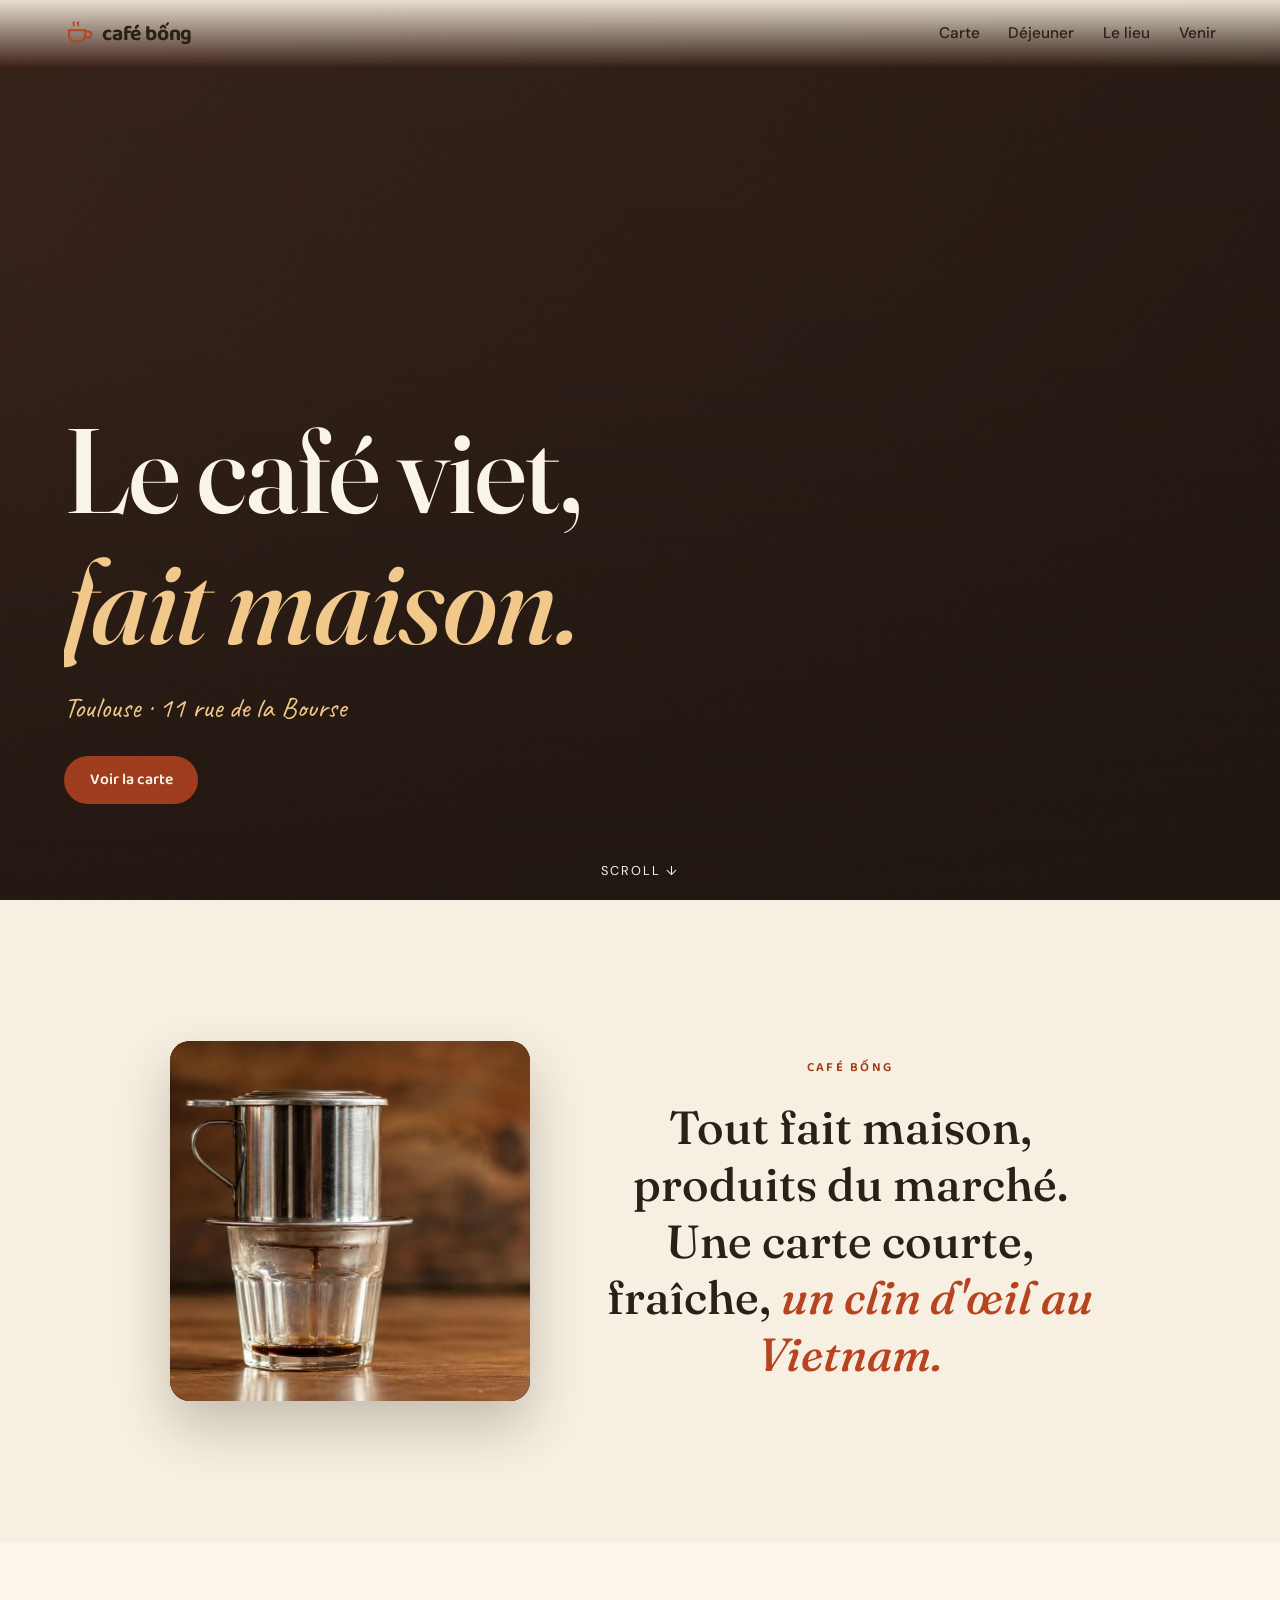
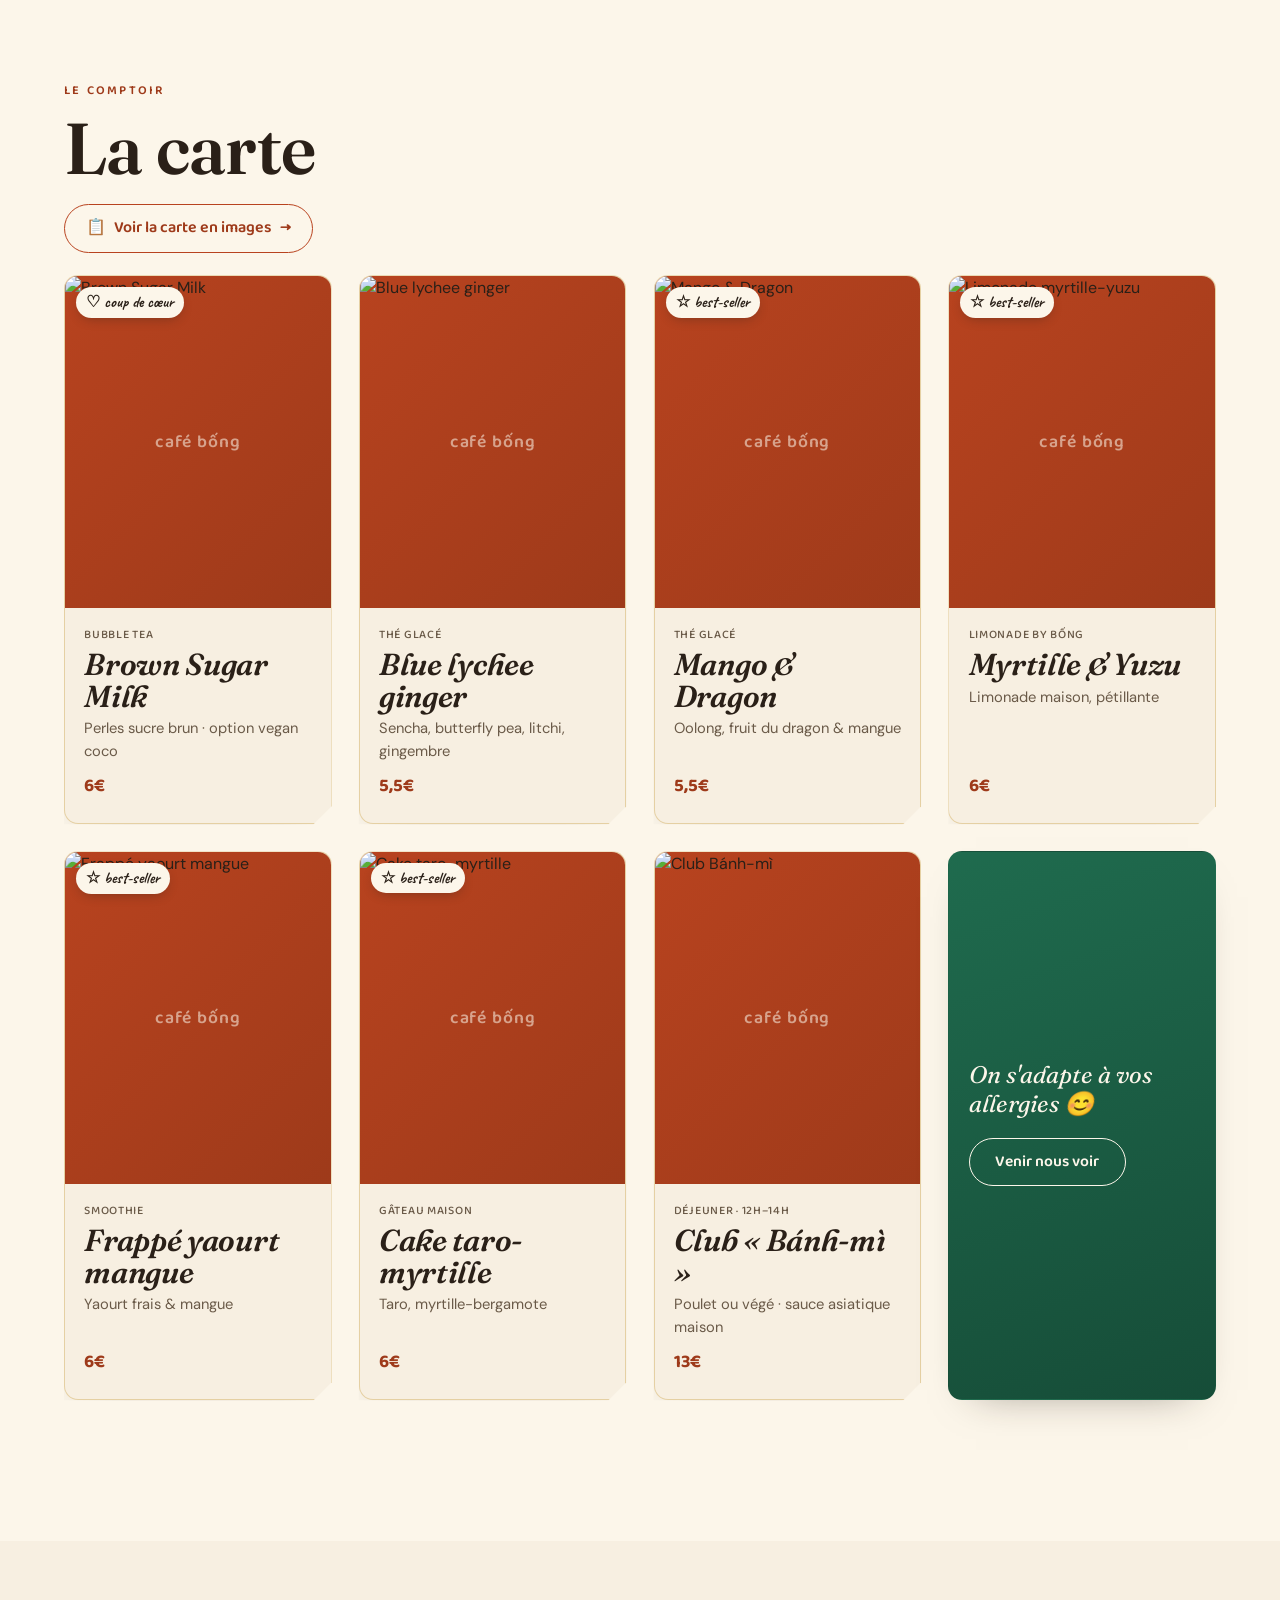
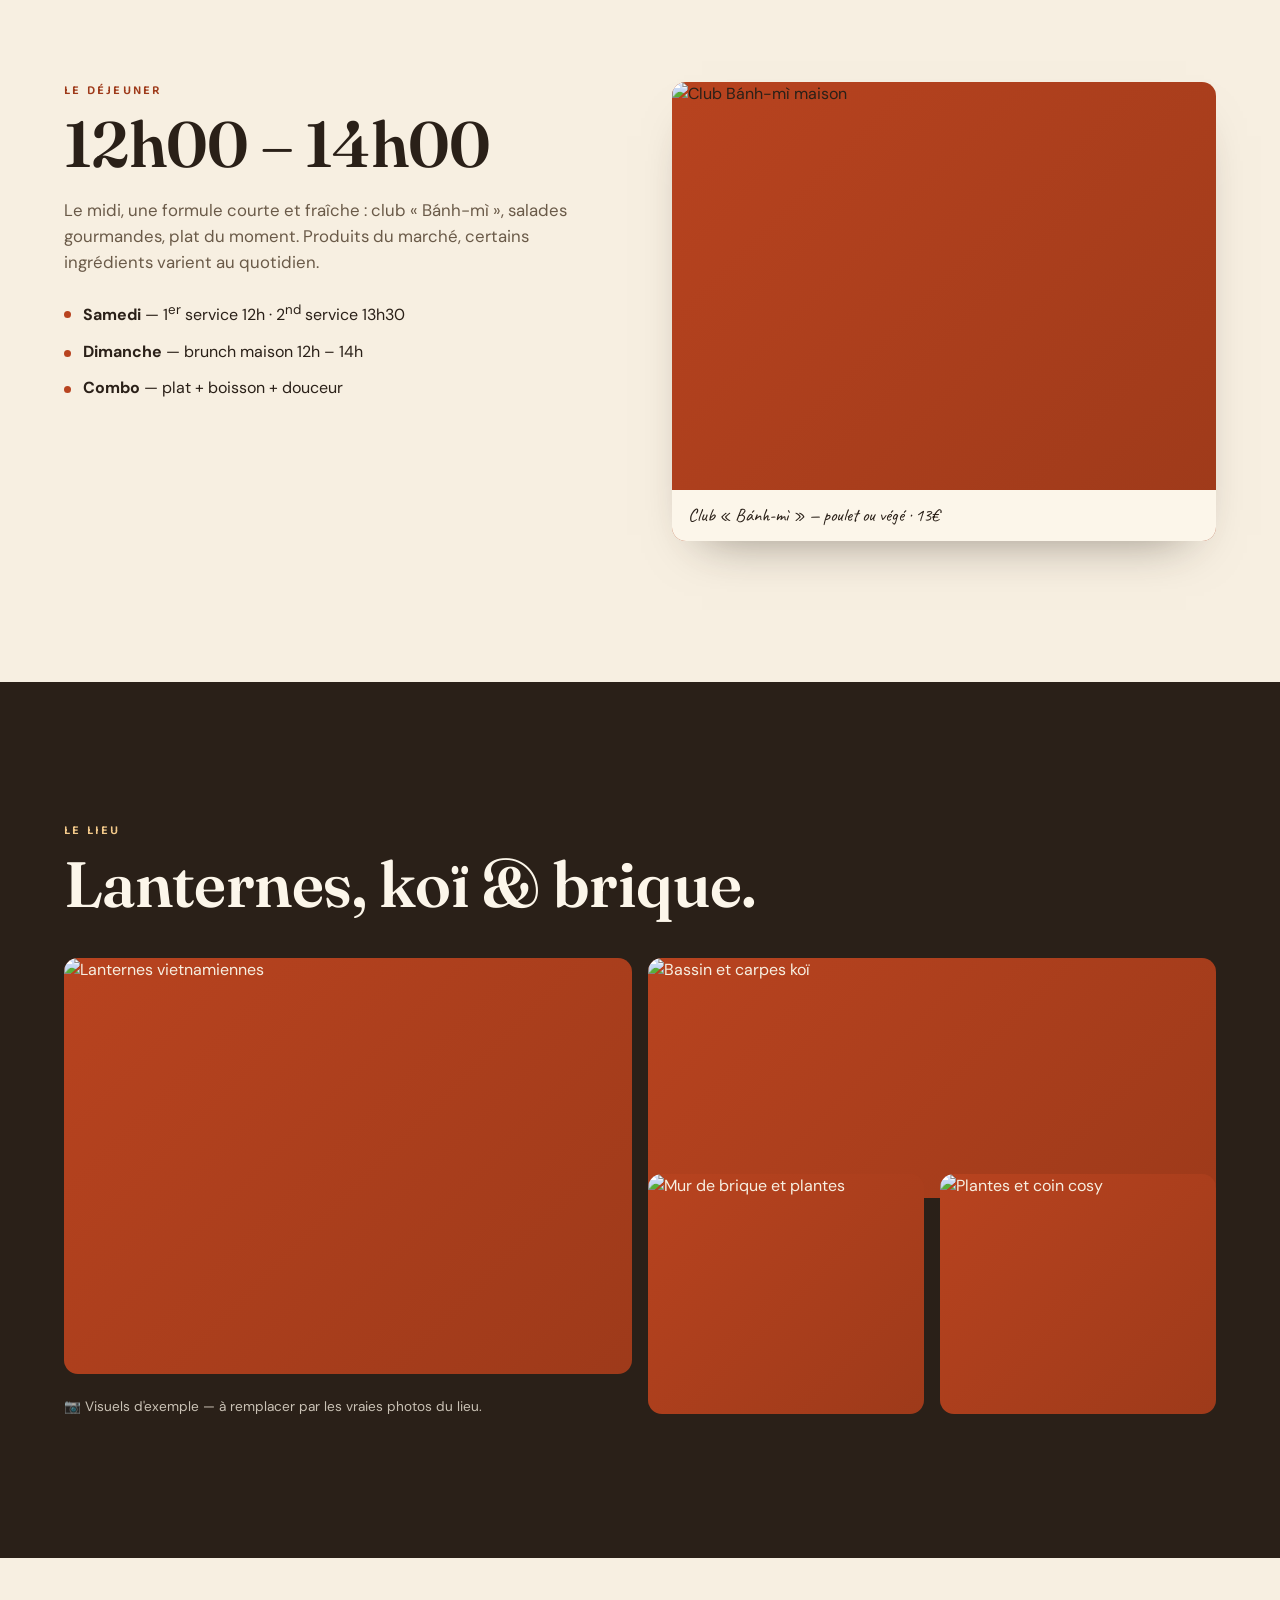
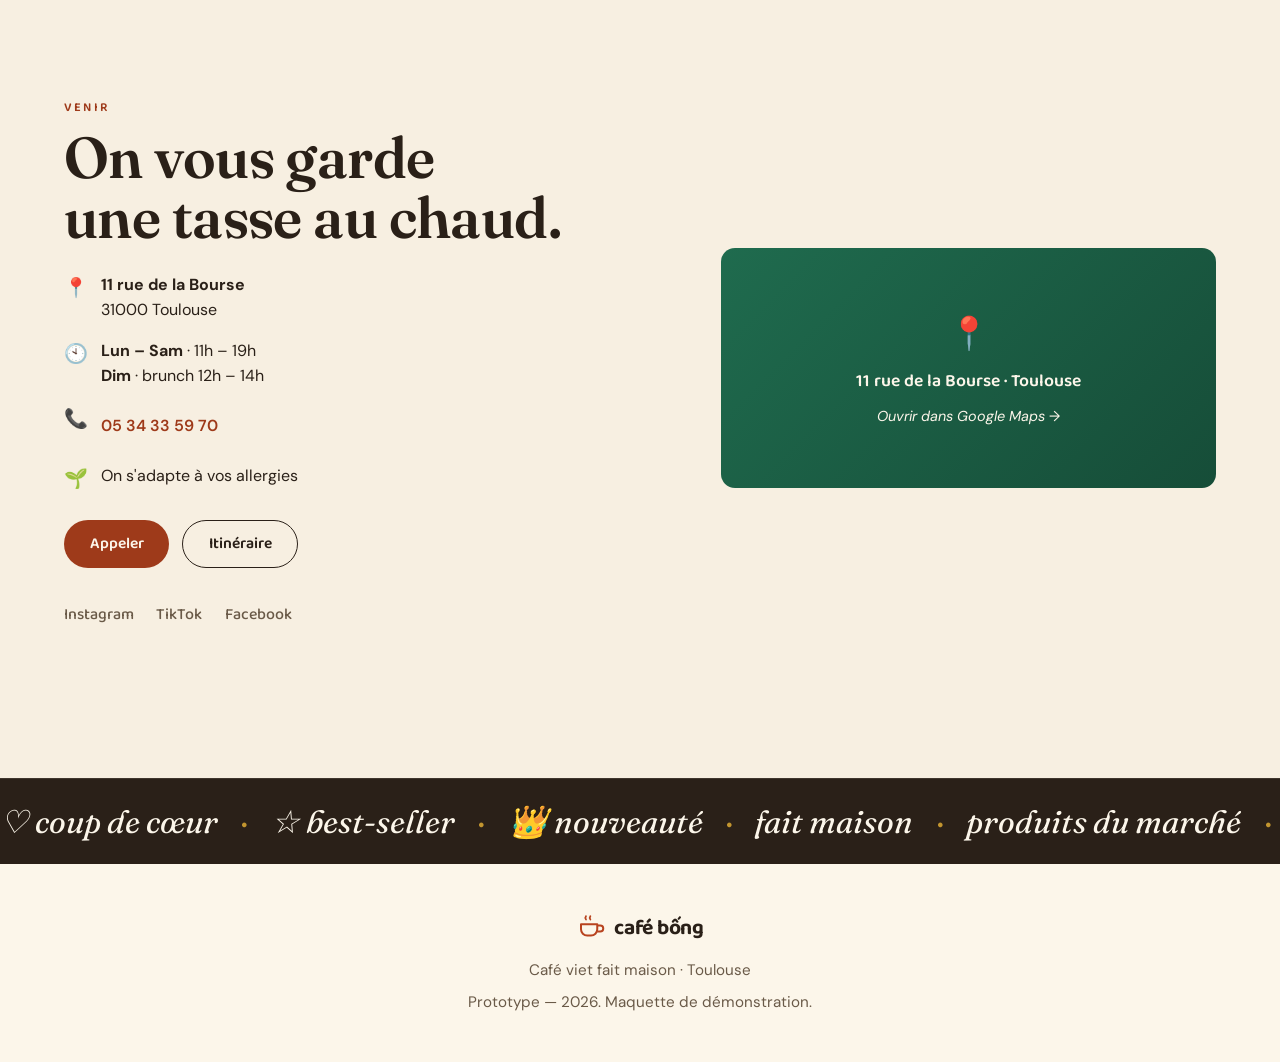
==== commit b072f47d: "V1: vidéo phin (intro) + grille 7 phares (onglets retirés) · V2: vidéo phin (esprit) + tagpill lisib" ====
--- a/v1/index.html
+++ b/v1/index.html
@@ -12,7 +12,10 @@
 <link rel="preconnect" href="https://fonts.googleapis.com">
 <link rel="preconnect" href="https://fonts.gstatic.com" crossorigin>
 <link href="https://fonts.googleapis.com/css2?family=Fraunces:ital,opsz,wght@0,9..144,500;0,9..144,600;1,9..144,500;1,9..144,600&family=Baloo+2:wght@500;600;700&family=DM+Sans:opsz,wght@9..40,400;9..40,500;9..40,600&family=Caveat:wght@600;700&display=swap" rel="stylesheet">
-<link rel="stylesheet" href="style.css?v=10">
+<link rel="stylesheet" href="style.css?v=12">
+<script type="application/ld+json">
+{"@context":"https://schema.org","@type":"CafeOrCoffeeShop","name":"Café Bống","servesCuisine":"Vietnamienne","address":{"@type":"PostalAddress","streetAddress":"11 rue de la Bourse","postalCode":"31000","addressLocality":"Toulouse","addressCountry":"FR"},"telephone":"+33534335970","email":"cafebong.toulouse@gmail.com","openingHours":["Mo-Sa 11:00-19:00","Su 12:00-14:00"],"sameAs":["https://www.instagram.com/cafebong_toulouse/","https://www.tiktok.com/@cafebong_toulouse","https://www.facebook.com/cafebong.toulouse"]}
+</script>
 </head>
 <body>
 
@@ -81,7 +84,7 @@
 <!-- ============================================================ -->
 <section id="hero" class="hero">
   <div class="hero-bg" data-parallax>
-    <img src="https://images.unsplash.com/photo-1559925393-8be0ec4767c8?auto=format&fit=crop&w=1500&q=70" alt="Ambiance lanternes du Café Bống" onerror="this.style.display='none'">
+    <img src="https://images.unsplash.com/photo-1559925393-8be0ec4767c8?auto=format&fit=crop&w=1500&q=70" alt="Ambiance lanternes du Café Bống" width="1500" height="1000" fetchpriority="high" onerror="this.style.display='none'">
   </div>
   <div class="hero-scrim" aria-hidden="true"></div>
 
@@ -103,12 +106,29 @@
 <!-- 2 · INTRO / PROMESSE                                         -->
 <!-- ============================================================ -->
 <section id="intro" class="intro">
-  <p class="intro-eyebrow" data-reveal>Café Bống</p>
-  <p class="intro-lead" data-reveal>
-    Tout fait maison, produits du marché. Une carte courte, fraîche,
-    <em>un clin d'œil au Vietnam.</em>
-  </p>
-</section>
+  <div class="intro-wrap">
+    <video class="intro-phin" autoplay muted loop playsinline preload="metadata"
+      aria-label="Café phin vietnamien qui coule, fait maison">
+      <source src="media/phin-web.webm" type="video/webm">
+      <source src="media/phin-web.mp4" type="video/mp4">
+    </video>
+    <div class="intro-copy">
+      <p class="intro-eyebrow" data-reveal>Café Bống</p>
+      <p class="intro-lead" data-reveal>
+        Tout fait maison, produits du marché. Une carte courte, fraîche,
+        <em>un clin d'œil au Vietnam.</em>
+      </p>
+    </div>
+  </div>
+</section>
+<style>
+  .intro .intro-wrap{display:flex;gap:clamp(24px,5vw,60px);align-items:center;justify-content:center;
+    flex-wrap:wrap;max-width:1080px;margin:0 auto;padding:0 20px;}
+  .intro .intro-phin{width:min(360px,82vw);aspect-ratio:1;border-radius:20px;object-fit:cover;
+    box-shadow:0 26px 54px rgba(42,32,24,.24);flex:0 0 auto;background:#1a120b;}
+  .intro .intro-copy{flex:1;min-width:260px;max-width:520px;}
+  @media (max-width:680px){.intro .intro-wrap{flex-direction:column;text-align:center;}}
+</style>
 
 <!-- ============================================================ -->
 <!-- 3 · LA CARTE — Le Comptoir (rail horizontal)                 -->
@@ -138,84 +158,12 @@
   </dialog>
 
   <!-- famille filters -->
-  <div class="rail-tabs" role="tablist" aria-label="Familles de la carte">
-    <button class="rail-tab is-active" data-filter="tout"        role="tab" aria-selected="true">Tout</button>
-    <button class="rail-tab" data-filter="giai-khat"   role="tab" aria-selected="false">Giải Khát</button>
-    <button class="rail-tab" data-filter="bubble"      role="tab" aria-selected="false">Bubble tea</button>
-    <button class="rail-tab" data-filter="limonade"    role="tab" aria-selected="false">Limonades</button>
-    <button class="rail-tab" data-filter="thes-glaces" role="tab" aria-selected="false">Thés glacés</button>
-    <button class="rail-tab" data-filter="smoothies"   role="tab" aria-selected="false">Smoothies</button>
-    <button class="rail-tab" data-filter="gateaux"     role="tab" aria-selected="false">Gâteaux</button>
-    <button class="rail-tab" data-filter="dejeuner"    role="tab" aria-selected="false">Déjeuner</button>
-  </div>
-
+  <p id="rail-live" class="sr-only" aria-live="polite"></p>
   <!-- product grid (filtered by family tabs — natural vertical page scroll) -->
   <div class="grid" data-grid role="list" aria-label="Nos produits">
 
-    <!-- GIẢI KHÁT VIỆT -->
-    <article class="rail-card" data-filter="giai-khat">
-      <div class="rc-photo"><img src="https://images.unsplash.com/photo-1556679343-c7306c1976bc?auto=format&fit=crop&w=600&q=70" alt="Nước mía, jus de canne" loading="lazy" onerror="this.parentNode.classList.add('noimg')"></div>
-      <div class="rc-body">
-        <span class="rc-fam">Giải Khát Việt</span>
-        <h3 class="rc-name">Nước mía</h3>
-        <p class="rc-desc">Jus de canne à sucre &amp; agrumes</p>
-        <span class="rc-price">5€</span>
-      </div>
-    </article>
-
-    <article class="rail-card" data-filter="giai-khat">
-      <div class="rc-photo"><img src="https://images.unsplash.com/photo-1536935338788-846bb9981813?auto=format&fit=crop&w=600&q=70" alt="Nước dừa đá, coco frais" loading="lazy" onerror="this.parentNode.classList.add('noimg')"></div>
-      <div class="rc-body">
-        <span class="rc-fam">Giải Khát Việt</span>
-        <h3 class="rc-name">Nước dừa đá</h3>
-        <p class="rc-desc">Coco frais &amp; chair de coco</p>
-        <span class="rc-price">5€</span>
-      </div>
-    </article>
-
-    <article class="rail-card" data-filter="giai-khat">
-      <div class="rc-photo"><img src="https://images.unsplash.com/photo-1497534547324-0ebb3f052e88?auto=format&fit=crop&w=600&q=70" alt="Tắc xí muội, kumquat" loading="lazy" onerror="this.parentNode.classList.add('noimg')"></div>
-      <div class="rc-body">
-        <span class="rc-fam">Giải Khát Việt</span>
-        <h3 class="rc-name">Tắc xí muội</h3>
-        <p class="rc-desc">Kumquat &amp; confit d'abricot</p>
-        <span class="rc-price">6€</span>
-      </div>
-    </article>
-
-    <article class="rail-card" data-filter="giai-khat">
-      <div class="rc-photo"><img src="https://images.unsplash.com/photo-1551024709-8f23befc6f87?auto=format&fit=crop&w=600&q=70" alt="Đá Me, tamarin glacé" loading="lazy" onerror="this.parentNode.classList.add('noimg')"></div>
-      <div class="rc-body">
-        <span class="rc-fam">Giải Khát Việt</span>
-        <h3 class="rc-name">Đá Me</h3>
-        <p class="rc-desc">Tamarin glacé, notes ananas-gingembre</p>
-        <span class="rc-price">6€</span>
-      </div>
-    </article>
-
-    <!-- BUBBLE TEAS -->
-    <article class="rail-card" data-filter="bubble">
-      <div class="rc-photo"><img src="https://images.unsplash.com/photo-1558857563-b371033873b8?auto=format&fit=crop&w=600&q=70" alt="Thé vert aux fruits" loading="lazy" onerror="this.parentNode.classList.add('noimg')"></div>
-      <div class="rc-body">
-        <span class="rc-fam">Bubble tea</span>
-        <h3 class="rc-name">Thé vert aux fruits</h3>
-        <p class="rc-desc">Froid · pêche, litchi, passion ou mangue</p>
-        <span class="rc-price">6€</span>
-      </div>
-    </article>
-
-    <article class="rail-card" data-filter="bubble">
-      <span class="rc-badge" data-badge="new">👑 nouveauté</span>
-      <div class="rc-photo"><img src="https://images.unsplash.com/photo-1525373698358-041e3a460346?auto=format&fit=crop&w=600&q=70" alt="Thé noir au lait" loading="lazy" onerror="this.parentNode.classList.add('noimg')"></div>
-      <div class="rc-body">
-        <span class="rc-fam">Bubble tea</span>
-        <h3 class="rc-name">Thé noir au lait</h3>
-        <p class="rc-desc">Chaud/froid · nature, matcha, taro, vanille</p>
-        <span class="rc-price">6€</span>
-      </div>
-    </article>
-
-    <article class="rail-card" data-filter="bubble">
+    <!-- 7 phares -->
+    <article class="rail-card">
       <span class="rc-badge" data-badge="love">♡ coup de cœur</span>
       <div class="rc-photo"><img src="https://images.unsplash.com/photo-1627998792088-f8a9b72f2ea0?auto=format&fit=crop&w=600&q=70" alt="Brown Sugar Milk" loading="lazy" onerror="this.parentNode.classList.add('noimg')"></div>
       <div class="rc-body">
@@ -226,28 +174,28 @@
       </div>
     </article>
 
-    <!-- LIMONADES -->
-    <article class="rail-card" data-filter="limonade">
-      <div class="rc-photo"><img src="https://images.unsplash.com/photo-1513558161293-cdaf765ed2fd?auto=format&fit=crop&w=600&q=70" alt="Limonade ananas-gingembre" loading="lazy" onerror="this.parentNode.classList.add('noimg')"></div>
-      <div class="rc-body">
-        <span class="rc-fam">Limonade by Bống</span>
-        <h3 class="rc-name">Ananas &amp; Gingembre</h3>
-        <p class="rc-desc">Limonade maison, pétillante</p>
-        <span class="rc-price">6€</span>
-      </div>
-    </article>
-
-    <article class="rail-card" data-filter="limonade">
-      <div class="rc-photo"><img src="https://images.unsplash.com/photo-1600271886742-f049cd451bba?auto=format&fit=crop&w=600&q=70" alt="Limonade mangue-bergamote" loading="lazy" onerror="this.parentNode.classList.add('noimg')"></div>
-      <div class="rc-body">
-        <span class="rc-fam">Limonade by Bống</span>
-        <h3 class="rc-name">Mangue &amp; Bergamote</h3>
-        <p class="rc-desc">Limonade maison, pétillante</p>
-        <span class="rc-price">6€</span>
-      </div>
-    </article>
-
-    <article class="rail-card" data-filter="limonade">
+    <article class="rail-card">
+      <div class="rc-photo"><img src="https://images.unsplash.com/photo-1437418747212-8d9709afab22?auto=format&fit=crop&w=600&q=70" alt="Blue lychee ginger" loading="lazy" onerror="this.parentNode.classList.add('noimg')"></div>
+      <div class="rc-body">
+        <span class="rc-fam">Thé glacé</span>
+        <h3 class="rc-name">Blue lychee ginger</h3>
+        <p class="rc-desc">Sencha, butterfly pea, litchi, gingembre</p>
+        <span class="rc-price">5,5€</span>
+      </div>
+    </article>
+
+    <article class="rail-card">
+      <span class="rc-badge" data-badge="best">☆ best-seller</span>
+      <div class="rc-photo"><img src="https://images.unsplash.com/photo-1546173159-315724a31696?auto=format&fit=crop&w=600&q=70" alt="Mango & Dragon" loading="lazy" onerror="this.parentNode.classList.add('noimg')"></div>
+      <div class="rc-body">
+        <span class="rc-fam">Thé glacé</span>
+        <h3 class="rc-name">Mango &amp; Dragon</h3>
+        <p class="rc-desc">Oolong, fruit du dragon &amp; mangue</p>
+        <span class="rc-price">5,5€</span>
+      </div>
+    </article>
+
+    <article class="rail-card">
       <span class="rc-badge" data-badge="best">☆ best-seller</span>
       <div class="rc-photo"><img src="https://images.unsplash.com/photo-1499638673689-79a0b5115d87?auto=format&fit=crop&w=600&q=70" alt="Limonade myrtille-yuzu" loading="lazy" onerror="this.parentNode.classList.add('noimg')"></div>
       <div class="rc-body">
@@ -258,100 +206,7 @@
       </div>
     </article>
 
-    <!-- THÉS GLACÉS -->
-    <article class="rail-card" data-filter="thes-glaces">
-      <div class="rc-photo"><img src="https://images.unsplash.com/photo-1556679343-c7306c1976bc?auto=format&fit=crop&w=600&q=70" alt="Trà chanh" loading="lazy" onerror="this.parentNode.classList.add('noimg')"></div>
-      <div class="rc-body">
-        <span class="rc-fam">Thé glacé</span>
-        <h3 class="rc-name">Trà chanh</h3>
-        <p class="rc-desc">Thé vert jasmin vietnamien, citron</p>
-        <span class="rc-price">4,5€</span>
-      </div>
-    </article>
-
-    <article class="rail-card" data-filter="thes-glaces">
-      <div class="rc-photo"><img src="https://images.unsplash.com/photo-1597481499750-3e6b22637e12?auto=format&fit=crop&w=600&q=70" alt="Pêche-Hibiscus" loading="lazy" onerror="this.parentNode.classList.add('noimg')"></div>
-      <div class="rc-body">
-        <span class="rc-fam">Thé glacé</span>
-        <h3 class="rc-name">Pêche &amp; Hibiscus</h3>
-        <p class="rc-desc">Hibiscus, morceaux de pêche</p>
-        <span class="rc-price">5,5€</span>
-      </div>
-    </article>
-
-    <article class="rail-card" data-filter="thes-glaces">
-      <div class="rc-photo"><img src="https://images.unsplash.com/photo-1437418747212-8d9709afab22?auto=format&fit=crop&w=600&q=70" alt="Blue lychee ginger" loading="lazy" onerror="this.parentNode.classList.add('noimg')"></div>
-      <div class="rc-body">
-        <span class="rc-fam">Thé glacé</span>
-        <h3 class="rc-name">Blue lychee ginger</h3>
-        <p class="rc-desc">Sencha, butterfly pea, litchi, gingembre</p>
-        <span class="rc-price">5,5€</span>
-      </div>
-    </article>
-
-    <article class="rail-card" data-filter="thes-glaces">
-      <span class="rc-badge" data-badge="best">☆ best-seller</span>
-      <div class="rc-photo"><img src="https://images.unsplash.com/photo-1546173159-315724a31696?auto=format&fit=crop&w=600&q=70" alt="Mango & Dragon" loading="lazy" onerror="this.parentNode.classList.add('noimg')"></div>
-      <div class="rc-body">
-        <span class="rc-fam">Thé glacé</span>
-        <h3 class="rc-name">Mango &amp; Dragon</h3>
-        <p class="rc-desc">Oolong, fruit du dragon &amp; mangue</p>
-        <span class="rc-price">5,5€</span>
-      </div>
-    </article>
-
-    <article class="rail-card" data-filter="thes-glaces">
-      <div class="rc-photo"><img src="https://images.unsplash.com/photo-1499961524705-d5f516fe18e9?auto=format&fit=crop&w=600&q=70" alt="Framboise basilic" loading="lazy" onerror="this.parentNode.classList.add('noimg')"></div>
-      <div class="rc-body">
-        <span class="rc-fam">Thé glacé</span>
-        <h3 class="rc-name">Framboise &amp; Basilic</h3>
-        <p class="rc-desc">Rooibos framboise, basilic frais</p>
-        <span class="rc-price">5,5€</span>
-      </div>
-    </article>
-
-    <!-- SMOOTHIES -->
-    <article class="rail-card" data-filter="smoothies">
-      <div class="rc-photo"><img src="https://images.unsplash.com/photo-1623065422902-30a2d299bbe4?auto=format&fit=crop&w=600&q=70" alt="Smoothie mangue" loading="lazy" onerror="this.parentNode.classList.add('noimg')"></div>
-      <div class="rc-body">
-        <span class="rc-fam">Smoothie</span>
-        <h3 class="rc-name">Mangue</h3>
-        <p class="rc-desc">Pur fruit, onctueux</p>
-        <span class="rc-price">5,5€</span>
-      </div>
-    </article>
-
-    <article class="rail-card" data-filter="smoothies">
-      <div class="rc-photo"><img src="https://images.unsplash.com/photo-1505252585461-04db1eb84625?auto=format&fit=crop&w=600&q=70" alt="Smoothie framboise" loading="lazy" onerror="this.parentNode.classList.add('noimg')"></div>
-      <div class="rc-body">
-        <span class="rc-fam">Smoothie</span>
-        <h3 class="rc-name">Framboise</h3>
-        <p class="rc-desc">Pur fruit, onctueux</p>
-        <span class="rc-price">5,5€</span>
-      </div>
-    </article>
-
-    <article class="rail-card" data-filter="smoothies">
-      <div class="rc-photo"><img src="https://images.unsplash.com/photo-1502741224143-90386d7f8c82?auto=format&fit=crop&w=600&q=70" alt="Smoothie mix mangue-framboise" loading="lazy" onerror="this.parentNode.classList.add('noimg')"></div>
-      <div class="rc-body">
-        <span class="rc-fam">Smoothie</span>
-        <h3 class="rc-name">Mix</h3>
-        <p class="rc-desc">Mangue &amp; framboise</p>
-        <span class="rc-price">5,5€</span>
-      </div>
-    </article>
-
-    <article class="rail-card" data-filter="smoothies">
-      <div class="rc-photo"><img src="https://images.unsplash.com/photo-1623428187969-5da2dcea5ebf?auto=format&fit=crop&w=600&q=70" alt="Smoothie avocat" loading="lazy" onerror="this.parentNode.classList.add('noimg')"></div>
-      <div class="rc-body">
-        <span class="rc-fam">Smoothie</span>
-        <h3 class="rc-name">Avocat</h3>
-        <p class="rc-desc">Lait concentré &amp; crème de coco</p>
-        <span class="rc-price">6€</span>
-      </div>
-    </article>
-
-    <article class="rail-card" data-filter="smoothies">
+    <article class="rail-card">
       <span class="rc-badge" data-badge="best">☆ best-seller</span>
       <div class="rc-photo"><img src="https://images.unsplash.com/photo-1488477181946-6428a0291777?auto=format&fit=crop&w=600&q=70" alt="Frappé yaourt mangue" loading="lazy" onerror="this.parentNode.classList.add('noimg')"></div>
       <div class="rc-body">
@@ -362,58 +217,7 @@
       </div>
     </article>
 
-    <!-- GÂTEAUX -->
-    <article class="rail-card" data-filter="gateaux">
-      <div class="rc-photo"><img src="https://images.unsplash.com/photo-1499636136210-6f4ee915583e?auto=format&fit=crop&w=600&q=70" alt="Cookie" loading="lazy" onerror="this.parentNode.classList.add('noimg')"></div>
-      <div class="rc-body">
-        <span class="rc-fam">Gâteau maison</span>
-        <h3 class="rc-name">Cookie</h3>
-        <p class="rc-desc">Chocolat, fait sur place</p>
-        <span class="rc-price">3€</span>
-      </div>
-    </article>
-
-    <article class="rail-card" data-filter="gateaux">
-      <div class="rc-photo"><img src="https://images.unsplash.com/photo-1606313564200-e75d5e30476c?auto=format&fit=crop&w=600&q=70" alt="Brownie caramel" loading="lazy" onerror="this.parentNode.classList.add('noimg')"></div>
-      <div class="rc-body">
-        <span class="rc-fam">Gâteau maison</span>
-        <h3 class="rc-name">Brownie caramel</h3>
-        <p class="rc-desc">Coulis caramel</p>
-        <span class="rc-price">4€</span>
-      </div>
-    </article>
-
-    <article class="rail-card" data-filter="gateaux">
-      <div class="rc-photo"><img src="https://images.unsplash.com/photo-1533134242443-d4fd215305ad?auto=format&fit=crop&w=600&q=70" alt="Cheesecake lemon curd" loading="lazy" onerror="this.parentNode.classList.add('noimg')"></div>
-      <div class="rc-body">
-        <span class="rc-fam">Gâteau maison</span>
-        <h3 class="rc-name">Cheesecake lemon curd</h3>
-        <p class="rc-desc">Citron, croûte sablée</p>
-        <span class="rc-price">5,5€</span>
-      </div>
-    </article>
-
-    <article class="rail-card" data-filter="gateaux">
-      <div class="rc-photo"><img src="https://images.unsplash.com/photo-1621303837174-89787a7d4729?auto=format&fit=crop&w=600&q=70" alt="Carrot cake" loading="lazy" onerror="this.parentNode.classList.add('noimg')"></div>
-      <div class="rc-body">
-        <span class="rc-fam">Gâteau maison</span>
-        <h3 class="rc-name">Carrot cake</h3>
-        <p class="rc-desc">Épices, glaçage cream cheese</p>
-        <span class="rc-price">5,5€</span>
-      </div>
-    </article>
-
-    <article class="rail-card" data-filter="gateaux">
-      <div class="rc-photo"><img src="https://images.unsplash.com/photo-1586788680434-30d324b2d46f?auto=format&fit=crop&w=600&q=70" alt="Red Velvet" loading="lazy" onerror="this.parentNode.classList.add('noimg')"></div>
-      <div class="rc-body">
-        <span class="rc-fam">Gâteau maison</span>
-        <h3 class="rc-name">Red Velvet</h3>
-        <p class="rc-desc">Framboises, cream cheese</p>
-        <span class="rc-price">5,5€</span>
-      </div>
-    </article>
-
-    <article class="rail-card" data-filter="gateaux">
+    <article class="rail-card">
       <span class="rc-badge" data-badge="best">☆ best-seller</span>
       <div class="rc-photo"><img src="https://images.unsplash.com/photo-1565958011703-44f9829ba187?auto=format&fit=crop&w=600&q=70" alt="Cake taro-myrtille" loading="lazy" onerror="this.parentNode.classList.add('noimg')"></div>
       <div class="rc-body">
@@ -424,85 +228,13 @@
       </div>
     </article>
 
-    <article class="rail-card" data-filter="gateaux">
-      <span class="rc-badge" data-badge="new">👑 nouveauté</span>
-      <div class="rc-photo"><img src="https://images.unsplash.com/photo-1519869325930-281384150729?auto=format&fit=crop&w=600&q=70" alt="Cake Oolong jasmin" loading="lazy" onerror="this.parentNode.classList.add('noimg')"></div>
-      <div class="rc-body">
-        <span class="rc-fam">Gâteau maison</span>
-        <h3 class="rc-name">Cake Oolong jasmin</h3>
-        <p class="rc-desc">Oolong, jasmin, mangue-passion</p>
-        <span class="rc-price">6€</span>
-      </div>
-    </article>
-
-    <article class="rail-card" data-filter="gateaux">
-      <div class="rc-photo"><img src="https://images.unsplash.com/photo-1571877227200-a0d98ea607e9?auto=format&fit=crop&w=600&q=70" alt="Tiramisu à la viet" loading="lazy" onerror="this.parentNode.classList.add('noimg')"></div>
-      <div class="rc-body">
-        <span class="rc-fam">Gâteau maison</span>
-        <h3 class="rc-name">Tiramisu à la viet</h3>
-        <p class="rc-desc">Robusta &amp; lait concentré</p>
-        <span class="rc-price">7€</span>
-      </div>
-    </article>
-
-    <!-- DÉJEUNER -->
-    <article class="rail-card" data-filter="dejeuner">
+    <article class="rail-card">
       <div class="rc-photo"><img src="https://images.unsplash.com/photo-1539252554453-80ab65ce3586?auto=format&fit=crop&w=600&q=70" alt="Club Bánh-mì" loading="lazy" onerror="this.parentNode.classList.add('noimg')"></div>
       <div class="rc-body">
         <span class="rc-fam">Déjeuner · 12h–14h</span>
         <h3 class="rc-name">Club « Bánh-mì »</h3>
         <p class="rc-desc">Poulet ou végé · sauce asiatique maison</p>
         <span class="rc-price">13€</span>
-      </div>
-    </article>
-
-    <article class="rail-card" data-filter="dejeuner">
-      <div class="rc-photo"><img src="https://images.unsplash.com/photo-1512621776951-a57141f2eefd?auto=format&fit=crop&w=600&q=70" alt="Salade végé" loading="lazy" onerror="this.parentNode.classList.add('noimg')"></div>
-      <div class="rc-body">
-        <span class="rc-fam">Déjeuner · 12h–14h</span>
-        <h3 class="rc-name">Salade végé</h3>
-        <p class="rc-desc">Soja, sauce caramélisée au poivre</p>
-        <span class="rc-price">14,5€</span>
-      </div>
-    </article>
-
-    <article class="rail-card" data-filter="dejeuner">
-      <div class="rc-photo"><img src="https://images.unsplash.com/photo-1546069901-ba9599a7e63c?auto=format&fit=crop&w=600&q=70" alt="Salade poulet" loading="lazy" onerror="this.parentNode.classList.add('noimg')"></div>
-      <div class="rc-body">
-        <span class="rc-fam">Déjeuner · 12h–14h</span>
-        <h3 class="rc-name">Salade poulet</h3>
-        <p class="rc-desc">Poulet mariné, épices &amp; citronnelle</p>
-        <span class="rc-price">14,5€</span>
-      </div>
-    </article>
-
-    <article class="rail-card" data-filter="dejeuner">
-      <div class="rc-photo"><img src="https://images.unsplash.com/photo-1467003909585-2f8a72700288?auto=format&fit=crop&w=600&q=70" alt="Salade saumon gravlax" loading="lazy" onerror="this.parentNode.classList.add('noimg')"></div>
-      <div class="rc-body">
-        <span class="rc-fam">Déjeuner · 12h–14h</span>
-        <h3 class="rc-name">Salade saumon gravlax</h3>
-        <p class="rc-desc">Gravlax maison, aneth, betterave</p>
-        <span class="rc-price">15,5€</span>
-      </div>
-    </article>
-
-    <article class="rail-card" data-filter="dejeuner">
-      <div class="rc-photo"><img src="https://images.unsplash.com/photo-1504674900247-0877df9cc836?auto=format&fit=crop&w=600&q=70" alt="Plat du moment" loading="lazy" onerror="this.parentNode.classList.add('noimg')"></div>
-      <div class="rc-body">
-        <span class="rc-fam">Déjeuner · 12h–14h</span>
-        <h3 class="rc-name">Plat du moment</h3>
-        <p class="rc-desc">Voir l'ardoise · touche viet</p>
-        <span class="rc-price">—</span>
-      </div>
-    </article>
-
-    <article class="rail-card" data-filter="dejeuner">
-      <div class="rc-photo"><img src="https://images.unsplash.com/photo-1414235077428-338989a2e8c0?auto=format&fit=crop&w=600&q=70" alt="Combo snack" loading="lazy" onerror="this.parentNode.classList.add('noimg')"></div>
-      <div class="rc-body">
-        <span class="rc-fam">Déjeuner · 12h–14h</span>
-        <h3 class="rc-name">Combo snack</h3>
-        <p class="rc-desc">Club ou salade + boisson</p>
-        <span class="rc-price">—</span>
       </div>
     </article>
 
@@ -621,12 +353,19 @@
   <p class="ft-fine">Prototype — <span id="yr"></span>. Maquette de démonstration.</p>
 </footer>
 
+<nav class="mbar" aria-label="Accès rapide">
+  <a href="#carte" aria-label="Voir la carte"><svg viewBox="0 0 24 24" fill="none" stroke="currentColor" stroke-width="1.8" stroke-linecap="round"><path d="M4 6h16M4 12h16M4 18h11"/></svg><span>Carte</span></a>
+  <a href="tel:0534335970" aria-label="Appeler le café"><svg viewBox="0 0 24 24" fill="currentColor"><path d="M6.6 10.8a13.2 13.2 0 0 0 6.6 6.6l2.2-2.2a1 1 0 0 1 1-.25 11.4 11.4 0 0 0 3.5.56 1 1 0 0 1 1 1V20a1 1 0 0 1-1 1A17 17 0 0 1 3 4a1 1 0 0 1 1-1h3.3a1 1 0 0 1 1 1 11.4 11.4 0 0 0 .56 3.5 1 1 0 0 1-.25 1z"/></svg><span>Appeler</span></a>
+  <a href="https://www.instagram.com/cafebong_toulouse/" target="_blank" rel="noopener" aria-label="Instagram"><svg viewBox="0 0 24 24" fill="none" stroke="currentColor" stroke-width="1.7"><rect x="3" y="3" width="18" height="18" rx="5"/><circle cx="12" cy="12" r="4"/><circle cx="17.2" cy="6.8" r="1.1" fill="currentColor" stroke="none"/></svg><span>Insta</span></a>
+  <a href="https://maps.google.com/?q=11+rue+de+la+Bourse+31000+Toulouse" target="_blank" rel="noopener" aria-label="Itinéraire Google Maps"><svg viewBox="0 0 24 24" fill="none" stroke="currentColor" stroke-width="1.7"><path d="M12 21s7-6.3 7-11a7 7 0 1 0-14 0c0 4.7 7 11 7 11z"/><circle cx="12" cy="10" r="2.5"/></svg><span>Itinéraire</span></a>
+</nav>
+
 <!-- ============================================================ -->
 <!-- CDN libs (motion-engineer wires these in main.js)            -->
 <!-- ============================================================ -->
 <script src="https://cdn.jsdelivr.net/npm/lenis@1/dist/lenis.min.js"></script>
 <script src="https://cdn.jsdelivr.net/npm/gsap@3/dist/gsap.min.js"></script>
 <script src="https://cdn.jsdelivr.net/npm/gsap@3/dist/ScrollTrigger.min.js"></script>
-<script src="main.js?v=10"></script>
+<script src="main.js?v=11"></script>
 </body>
 </html>
--- a/v1/style.css
+++ b/v1/style.css
@@ -282,16 +282,8 @@
 .rail-tab:hover{border-color:var(--laque);color:var(--laque-d)}
 .rail-tab.is-active{background:var(--laque-d);color:var(--cream-2);border-color:var(--laque-d)}
 
-/* progress */
-.rail-progress{
-  max-width:var(--maxw);margin:0 auto;padding:.4rem var(--pad-x) 1rem;
-  display:flex;align-items:center;gap:1rem;
-}
-.rail-count{font-family:var(--f-display);font-weight:600;font-size:.9rem;color:var(--ink-soft);flex:0 0 auto;font-variant-numeric:tabular-nums}
-.rail-bar{flex:1;height:3px;background:rgba(42,32,24,.12);border-radius:999px;overflow:hidden}
-/* Fill: JS drives transform:scaleX (transform/opacity only — no layout).
-   width:100% + left origin so scaleX(0..1) maps to 0..100%. */
-.rail-bar-fill{display:block;height:100%;width:100%;transform:scaleX(.04);transform-origin:left center;background:linear-gradient(90deg,var(--laque),var(--gold));border-radius:999px;transition:transform .3s var(--e-out)}
+/* screen-reader only (live region for filter announcements) */
+.sr-only{position:absolute;width:1px;height:1px;padding:0;margin:-1px;overflow:hidden;clip:rect(0 0 0 0);white-space:nowrap;border:0}
 
 /* PRODUCT GRID — natural vertical page scroll, filtered by family tabs */
 .grid{
@@ -351,11 +343,6 @@
 .rc-end-note{font-family:var(--f-title);font-style:italic;font-size:1.5rem;line-height:1.2}
 .rail-end .btn-ghost{border-color:var(--cream-2);color:var(--cream-2)}
 .rail-end .btn-ghost:hover{background:var(--cream-2);color:var(--jade)}
-
-.rail-hint{
-  text-align:center;font-family:var(--f-hand);font-size:1.1rem;color:var(--ink-soft);
-  margin-top:.4rem;
-}
 
 /* ---- "Voir la carte en images" link + photo dialog ---- */
 .cartes-link{
@@ -512,12 +499,19 @@
    ============================================================ */
 @media (prefers-reduced-motion:reduce){
   .marquee-track{animation:none;transform:none}
-  .rail{
-    flex-direction:column;overflow-x:visible;scroll-snap-type:none;
-    align-items:stretch;
-  }
-  .rail-card{flex:0 0 auto;width:100%;max-width:420px;margin:0 auto;scroll-snap-align:none}
-  .rail-hint{display:none}
   .hero-scroll{animation:none}
   *{transition-duration:.001ms!important}
 }
+
+/* ---- barre d'actions mobile fixe ---- */
+.mbar{display:none;}
+@media (max-width:640px){
+  .mbar{display:grid;grid-template-columns:repeat(4,1fr);position:fixed;left:0;right:0;bottom:0;z-index:120;
+    background:var(--ink);color:var(--cream);box-shadow:0 -6px 22px rgba(42,32,24,.3);
+    padding:6px 4px calc(6px + env(safe-area-inset-bottom));}
+  .mbar a{display:flex;flex-direction:column;align-items:center;justify-content:center;gap:3px;
+    min-height:50px;padding:6px 2px;font-size:10px;letter-spacing:.03em;text-transform:uppercase;color:var(--cream);}
+  .mbar a:active{color:var(--gold);}
+  .mbar svg{width:22px;height:22px;}
+  body{padding-bottom:66px;}
+}
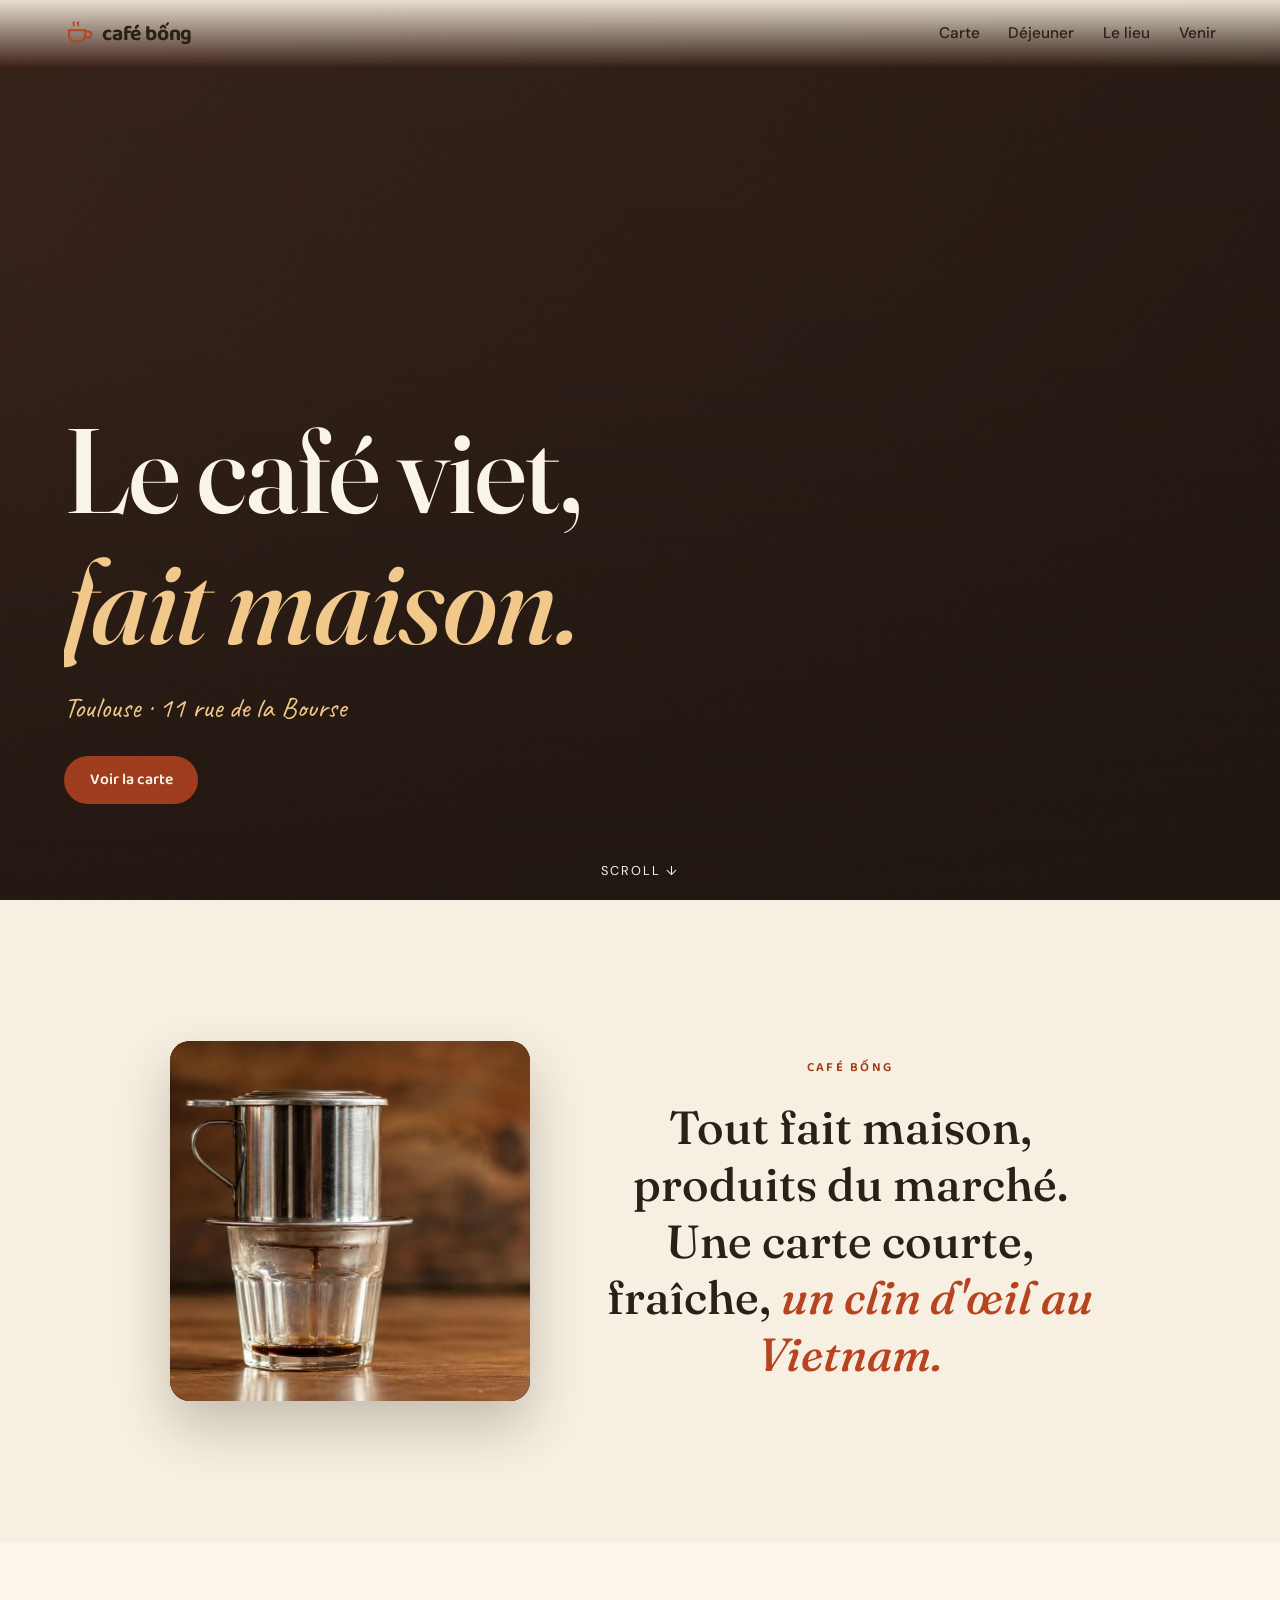
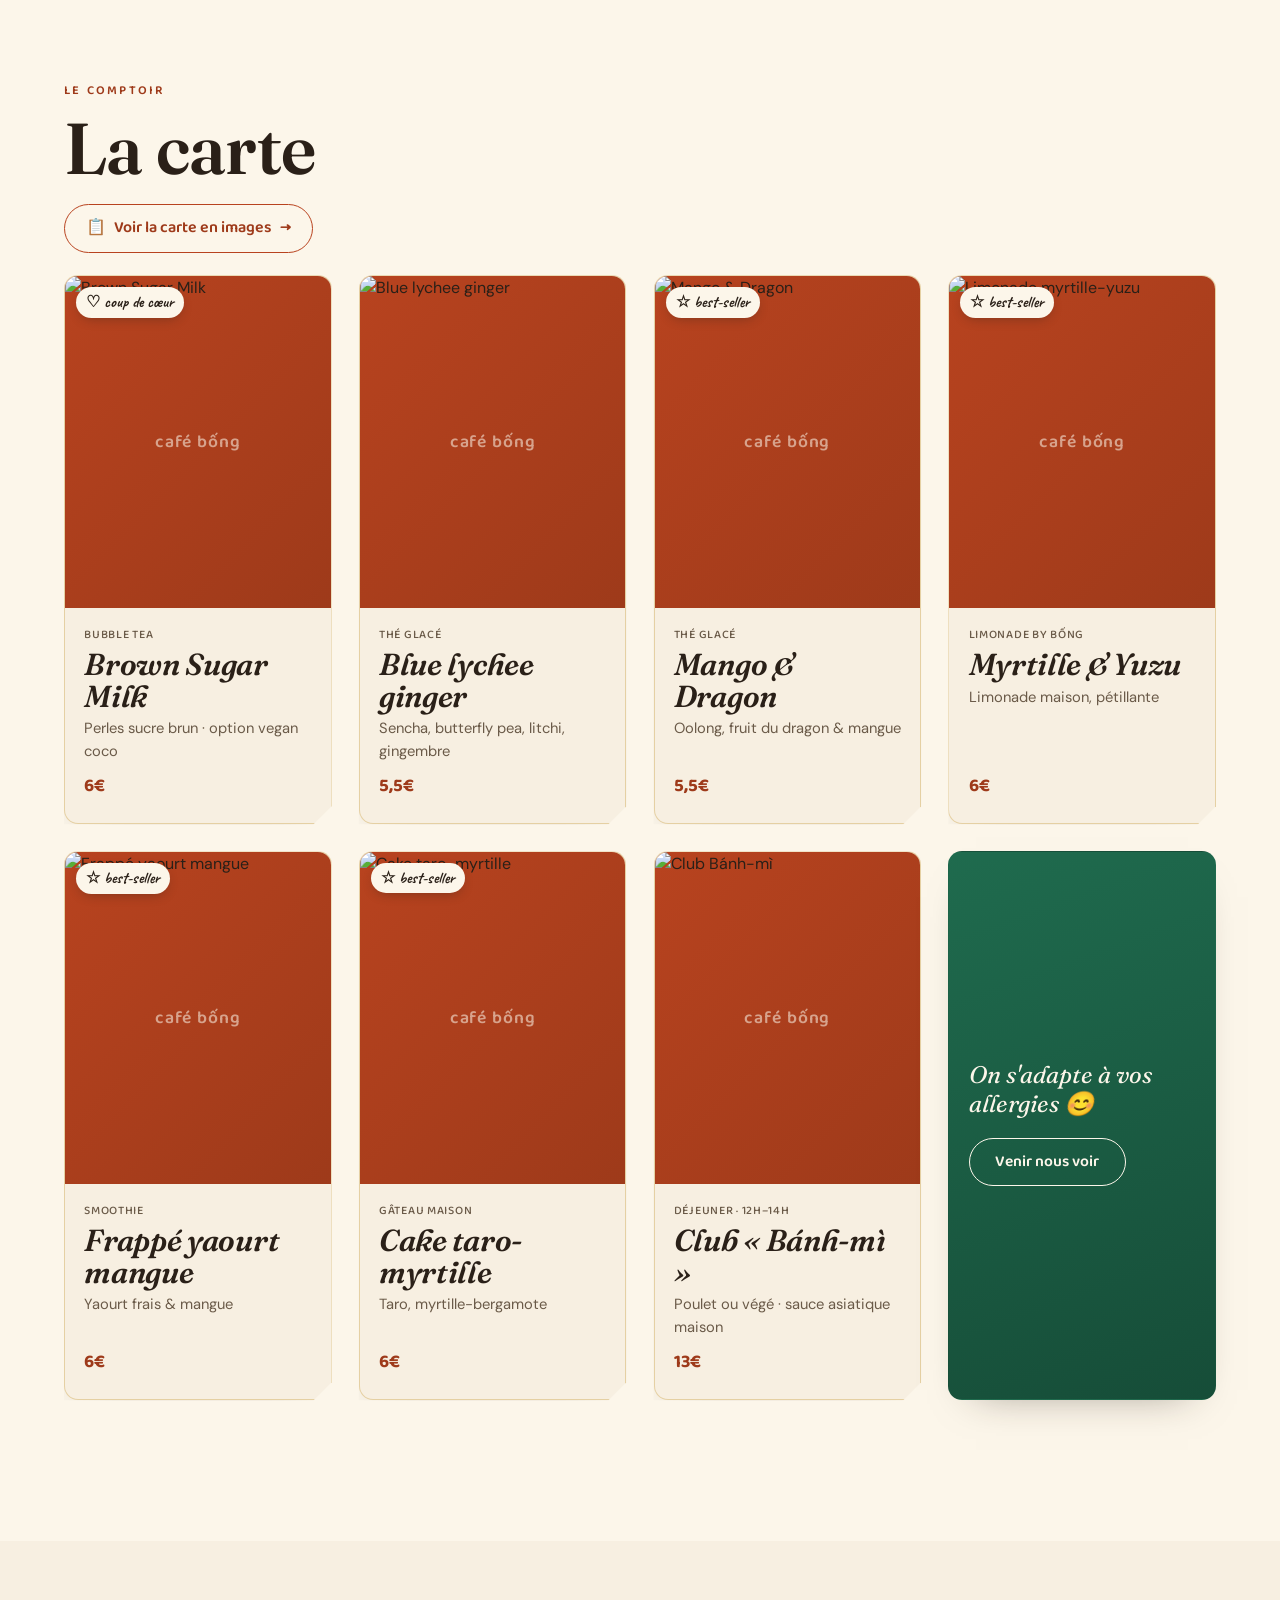
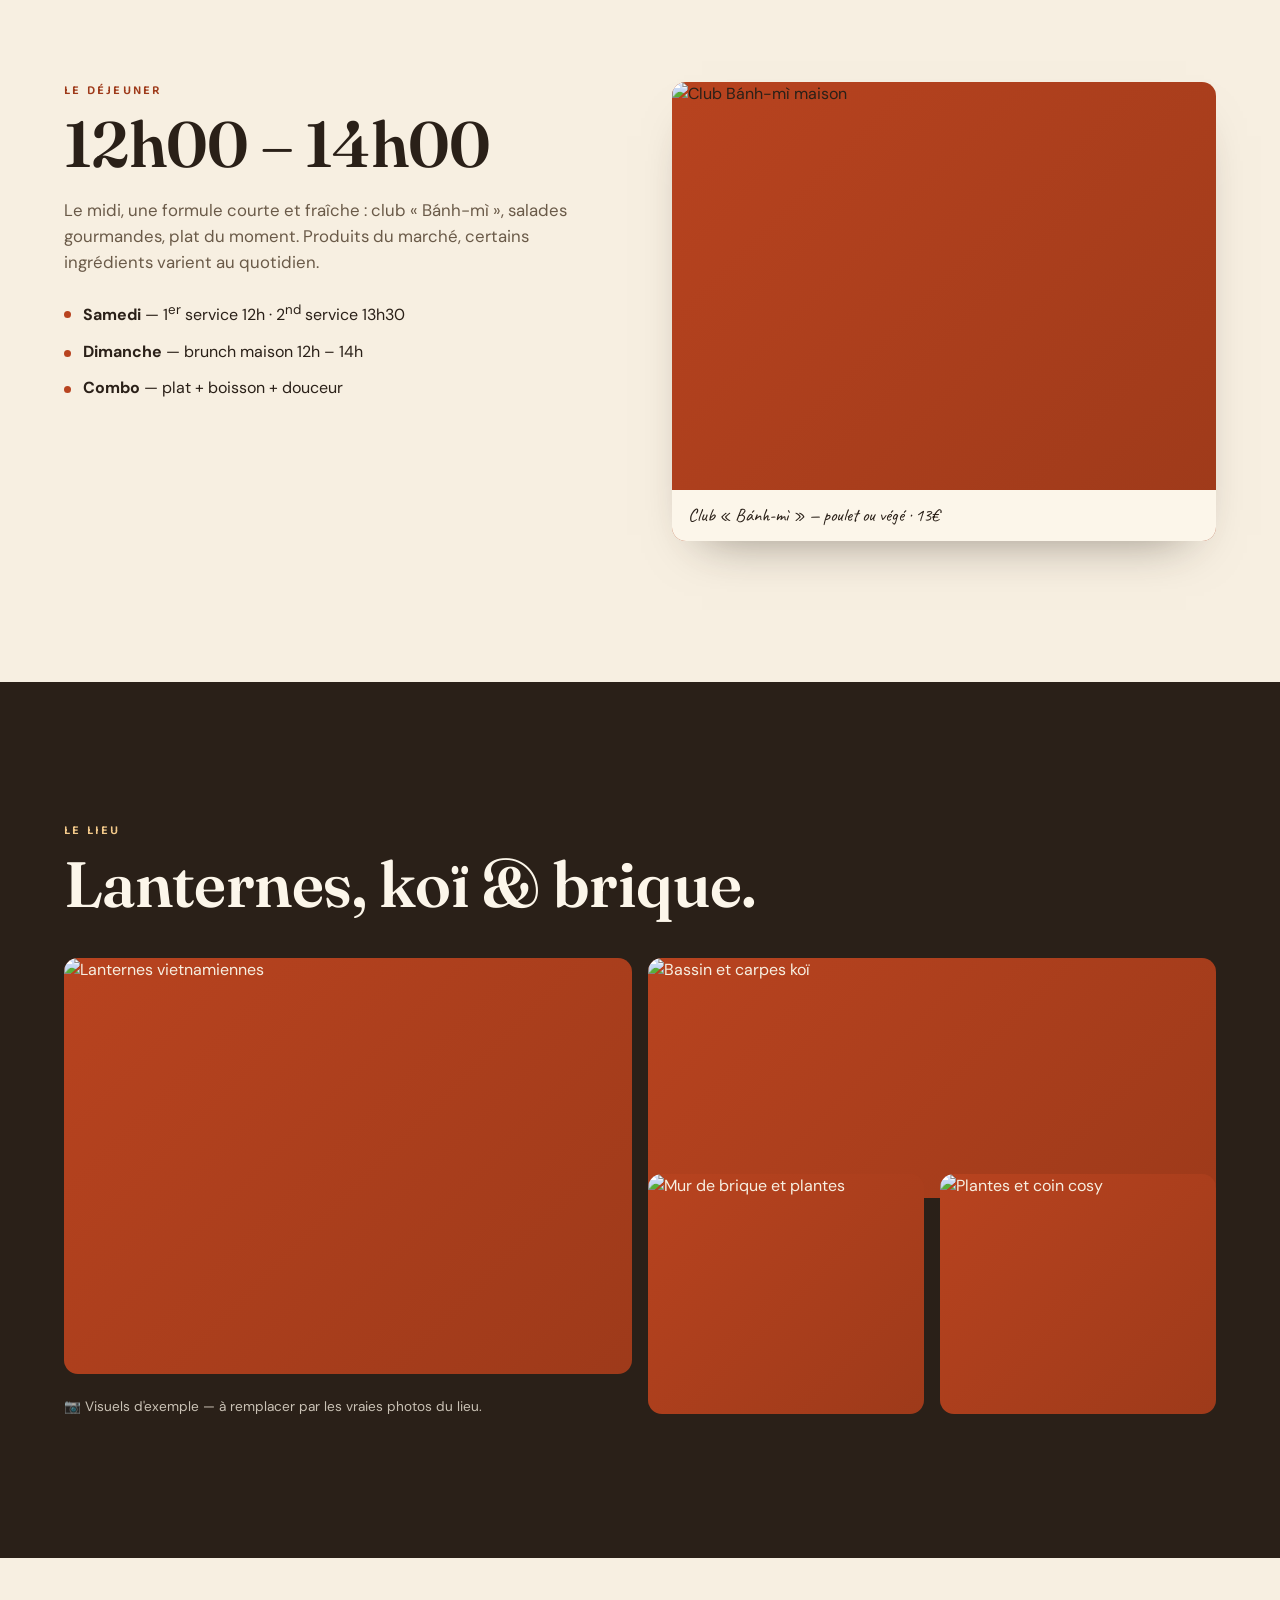
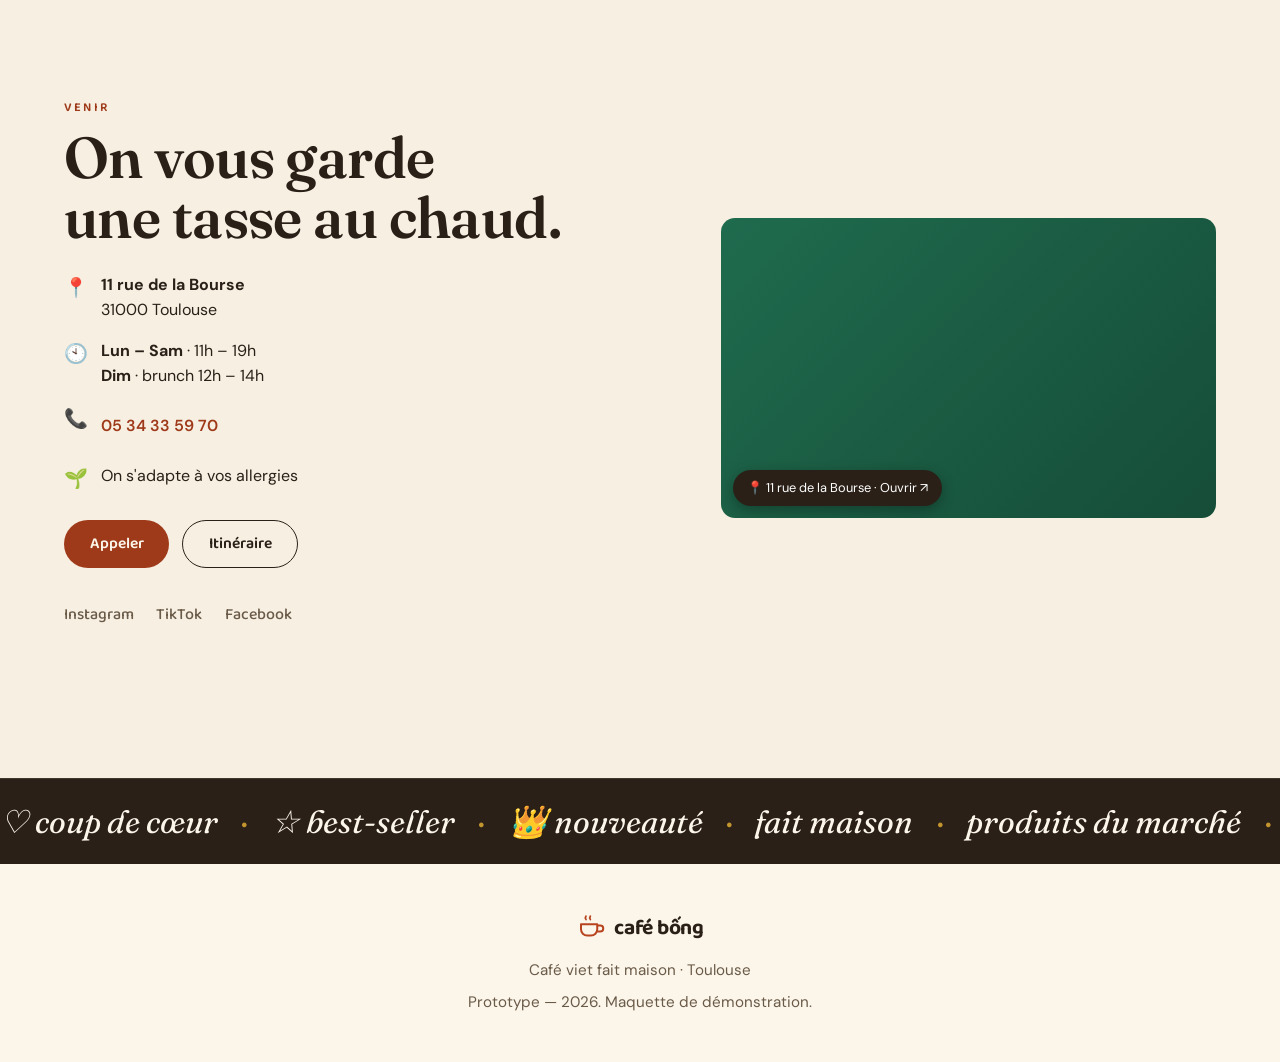
==== commit 9a97fca8: "V1: carte Google embarquée (iframe) dans contact" ====
--- a/v1/index.html
+++ b/v1/index.html
@@ -323,11 +323,13 @@
       </div>
     </div>
 
-    <a class="venir-map" href="https://maps.google.com/?q=11+rue+de+la+Bourse+31000+Toulouse" target="_blank" rel="noopener" data-reveal>
-      <span class="map-pin">📍</span>
-      <span class="map-addr">11 rue de la Bourse · Toulouse</span>
-      <em>Ouvrir dans Google Maps →</em>
-    </a>
+    <div class="venir-map" data-reveal style="padding:0;overflow:hidden;display:block;position:relative;">
+      <iframe title="Plan — Café Bống, 11 rue de la Bourse, Toulouse" loading="lazy" referrerpolicy="no-referrer-when-downgrade"
+        src="https://www.google.com/maps?q=11%20rue%20de%20la%20Bourse%2031000%20Toulouse&output=embed"
+        style="width:100%;height:100%;min-height:300px;border:0;display:block;"></iframe>
+      <a href="https://maps.google.com/?q=11+rue+de+la+Bourse+31000+Toulouse" target="_blank" rel="noopener"
+        style="position:absolute;left:12px;bottom:12px;background:var(--ink,#2a2018);color:#fff;padding:8px 14px;border-radius:999px;font-size:.8rem;text-decoration:none;box-shadow:0 4px 14px rgba(0,0,0,.3);">📍 11 rue de la Bourse · Ouvrir ↗</a>
+    </div>
   </div>
 
   <!-- marquee ardoise -->
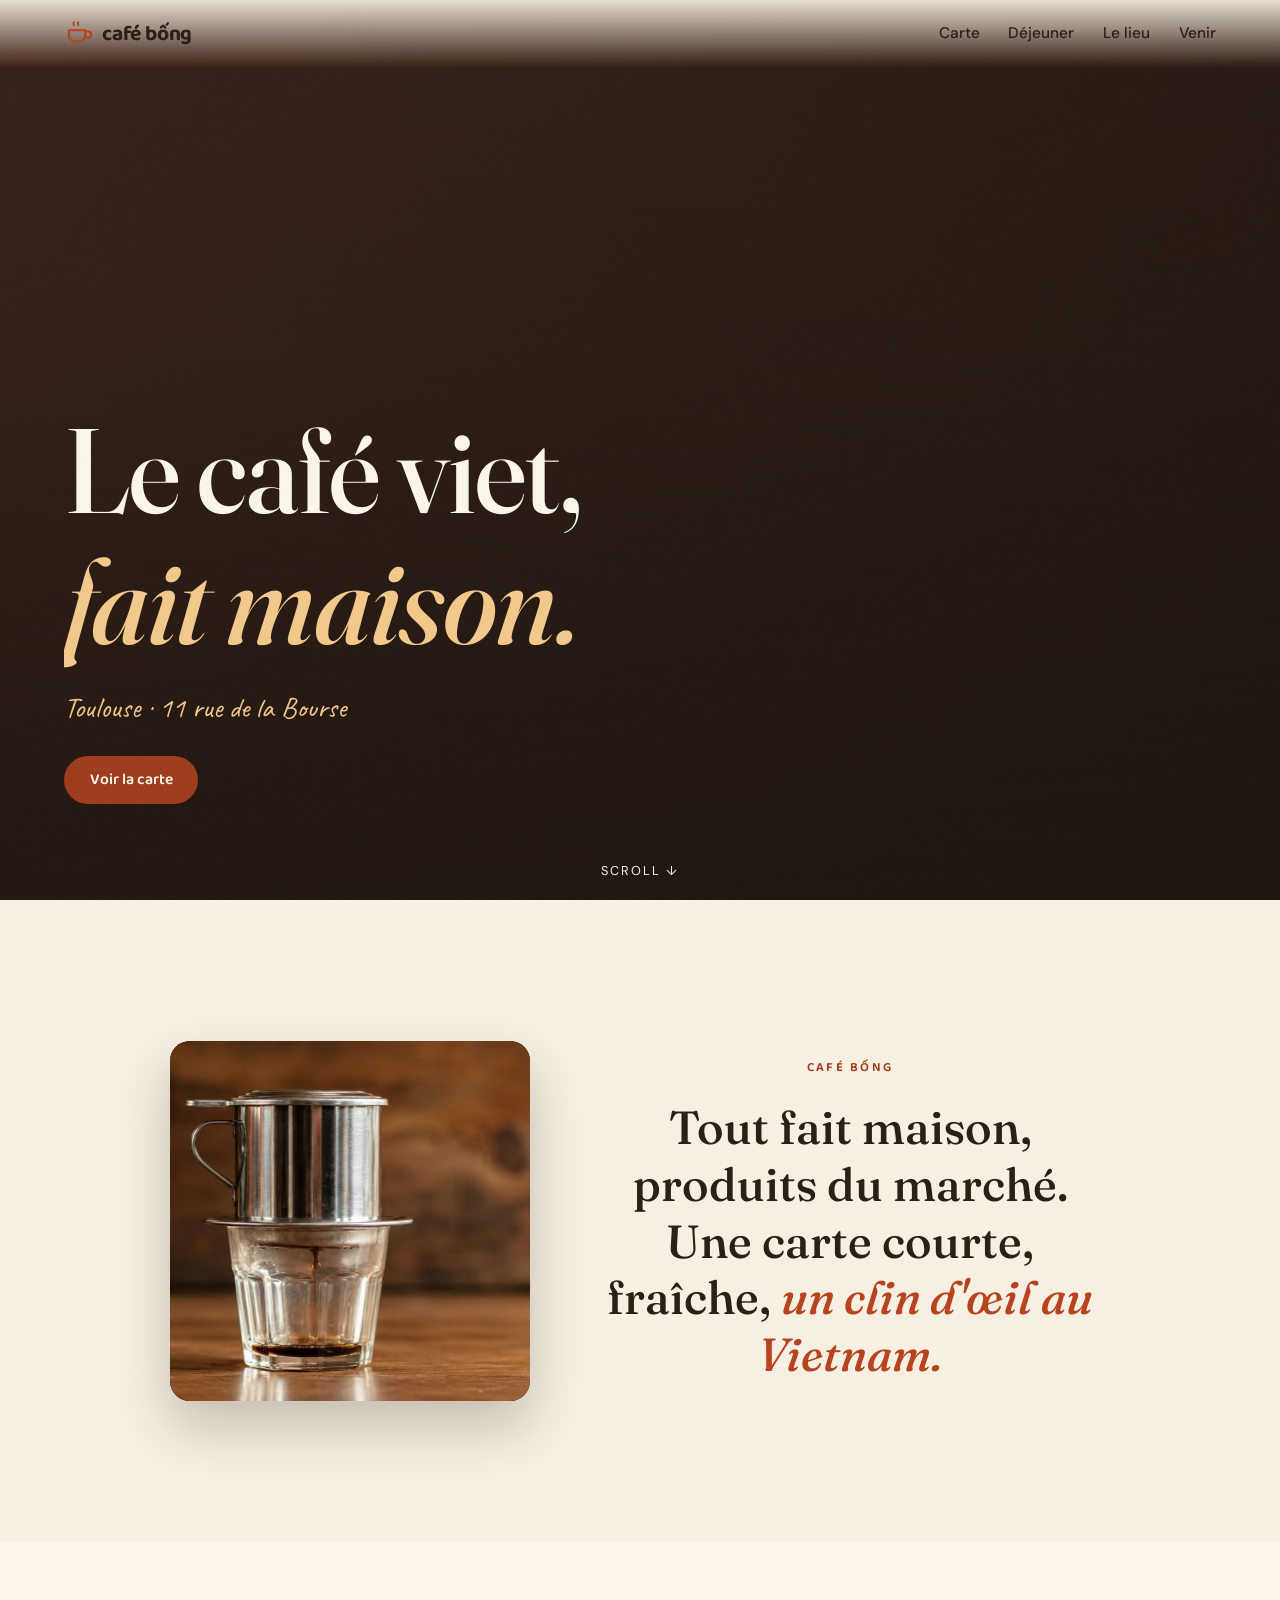
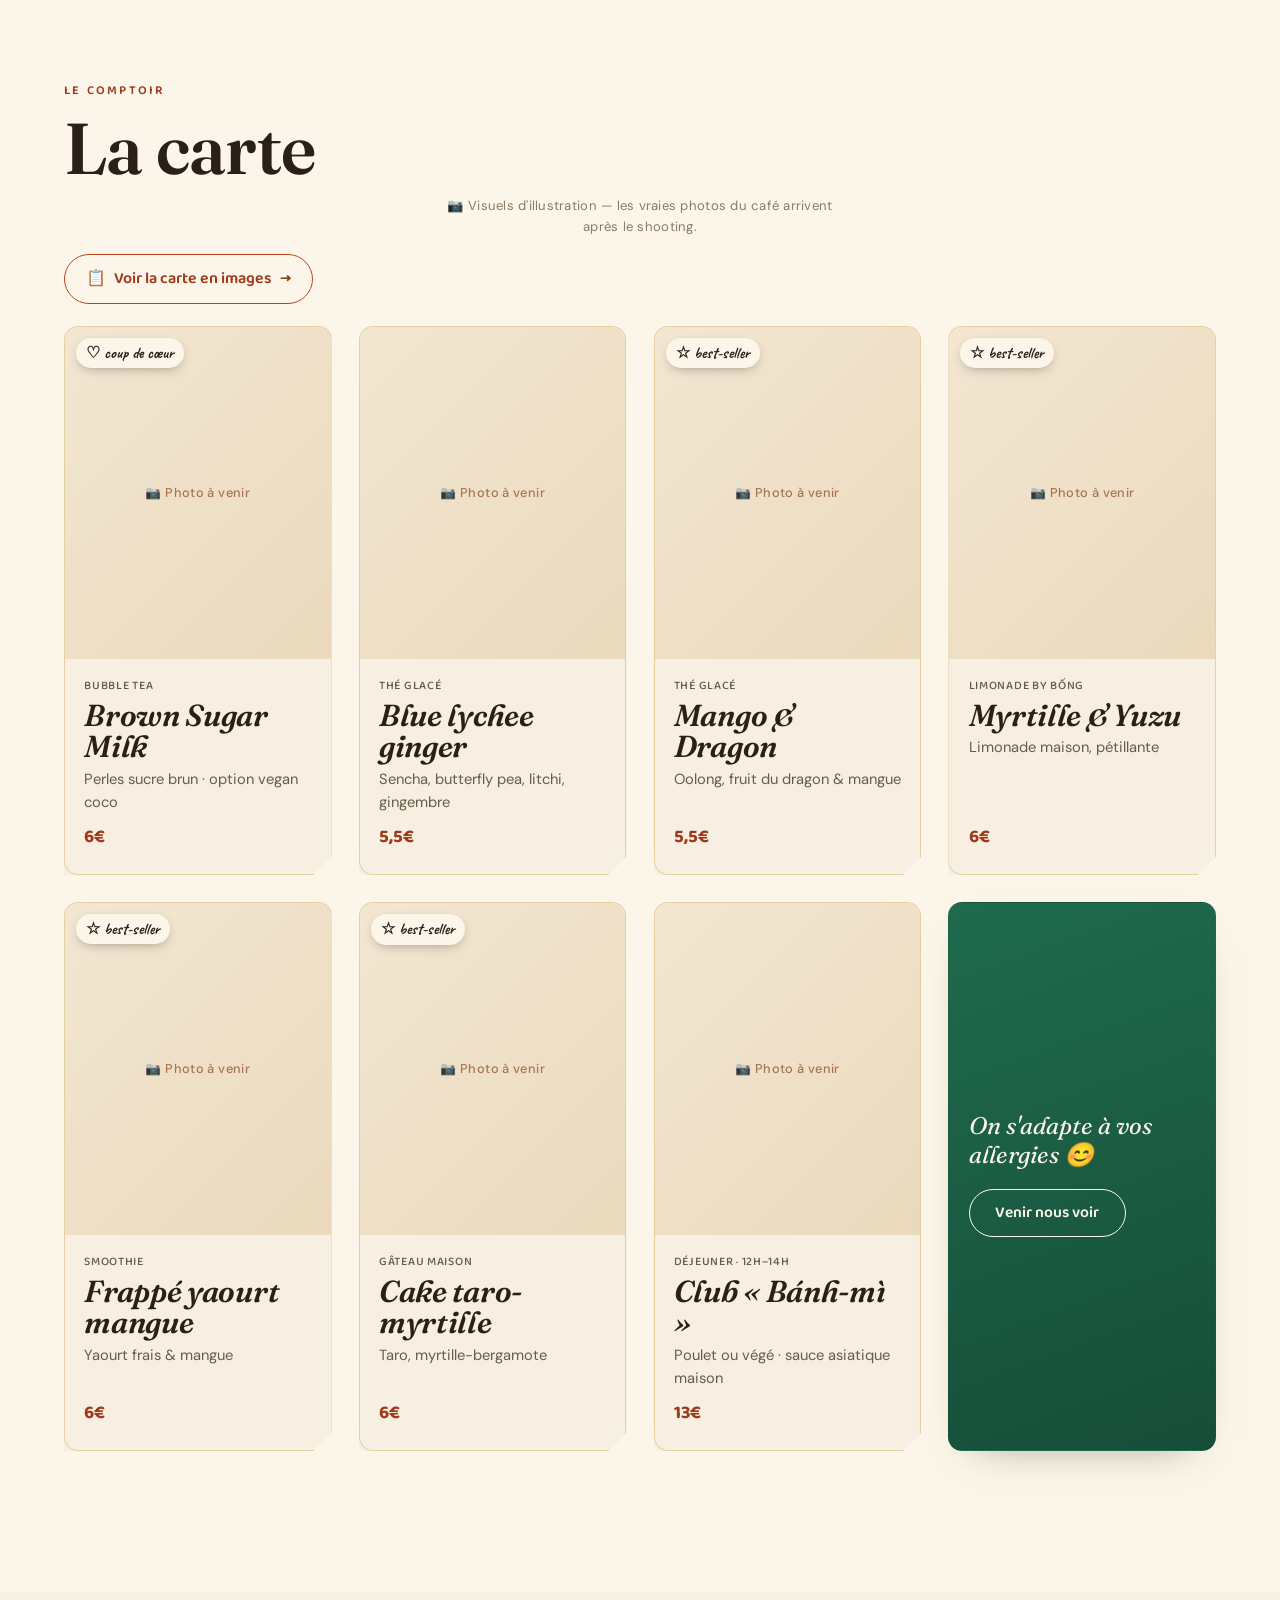
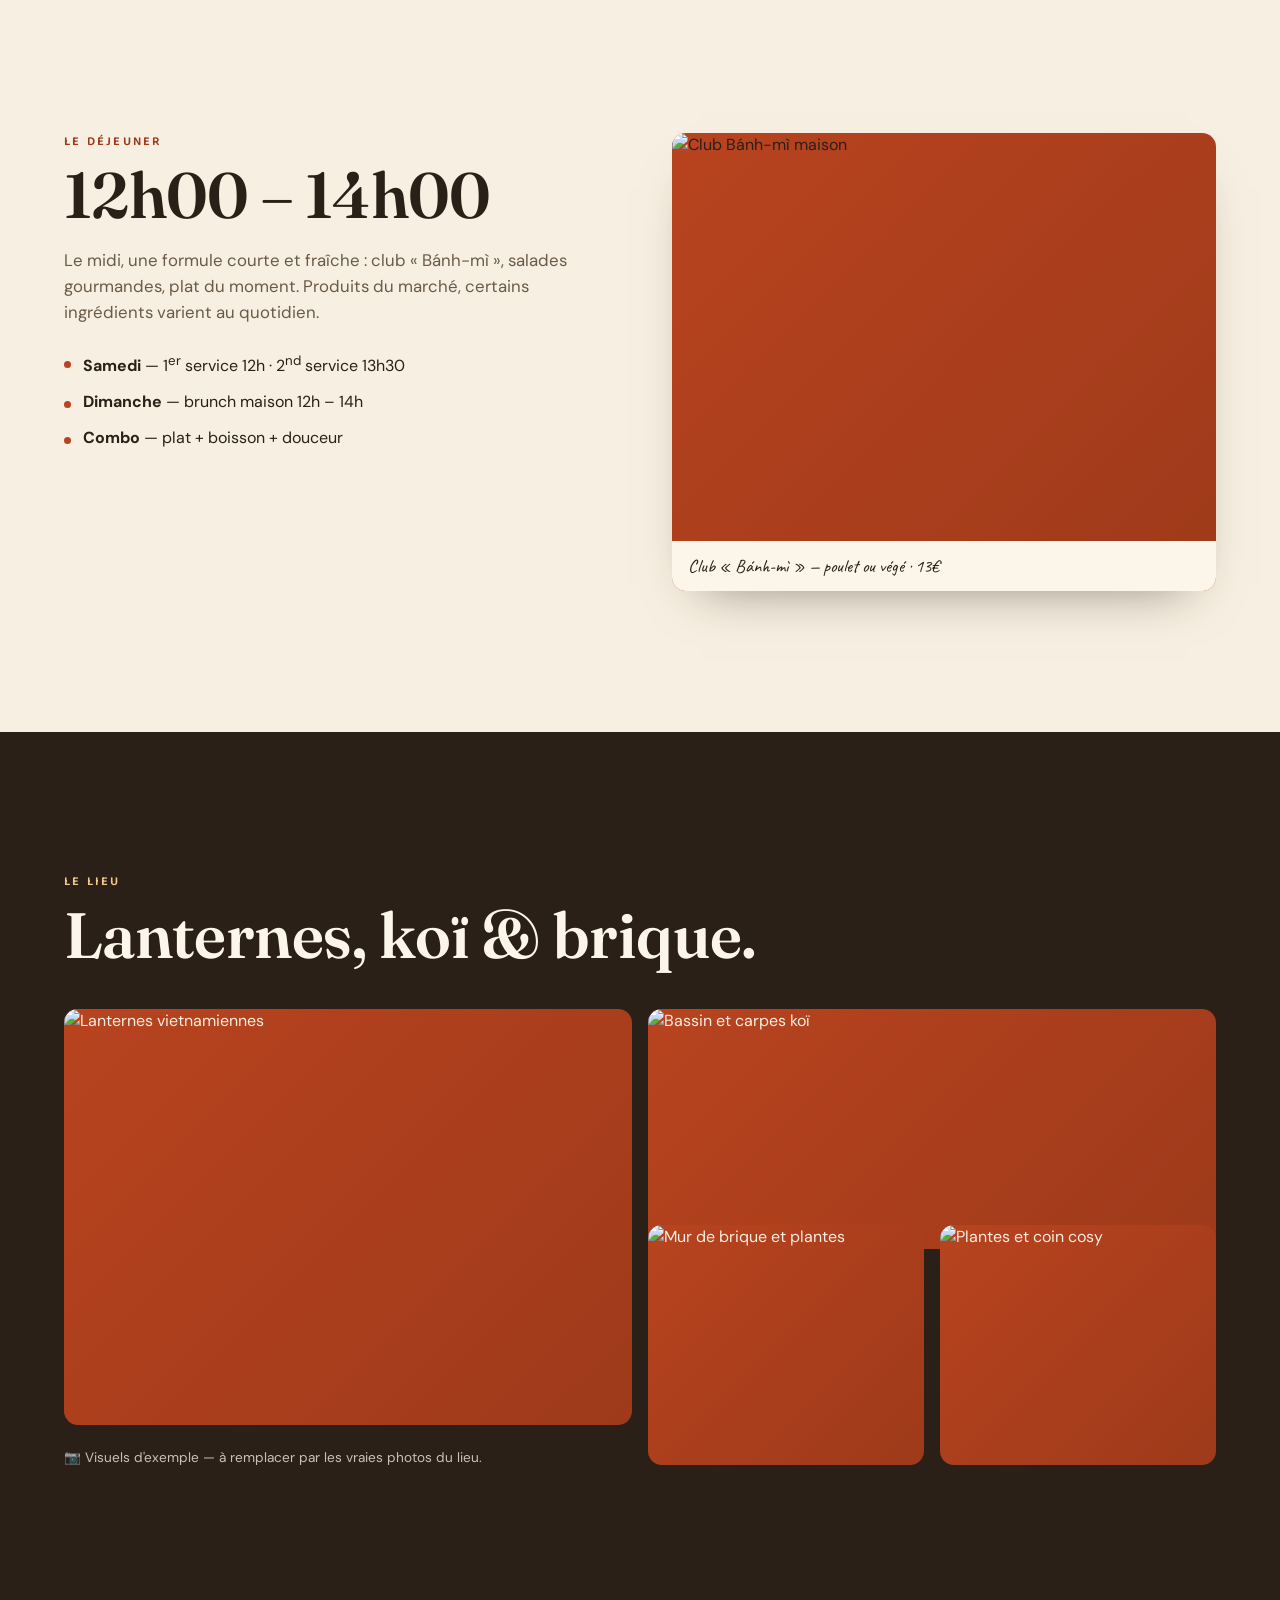
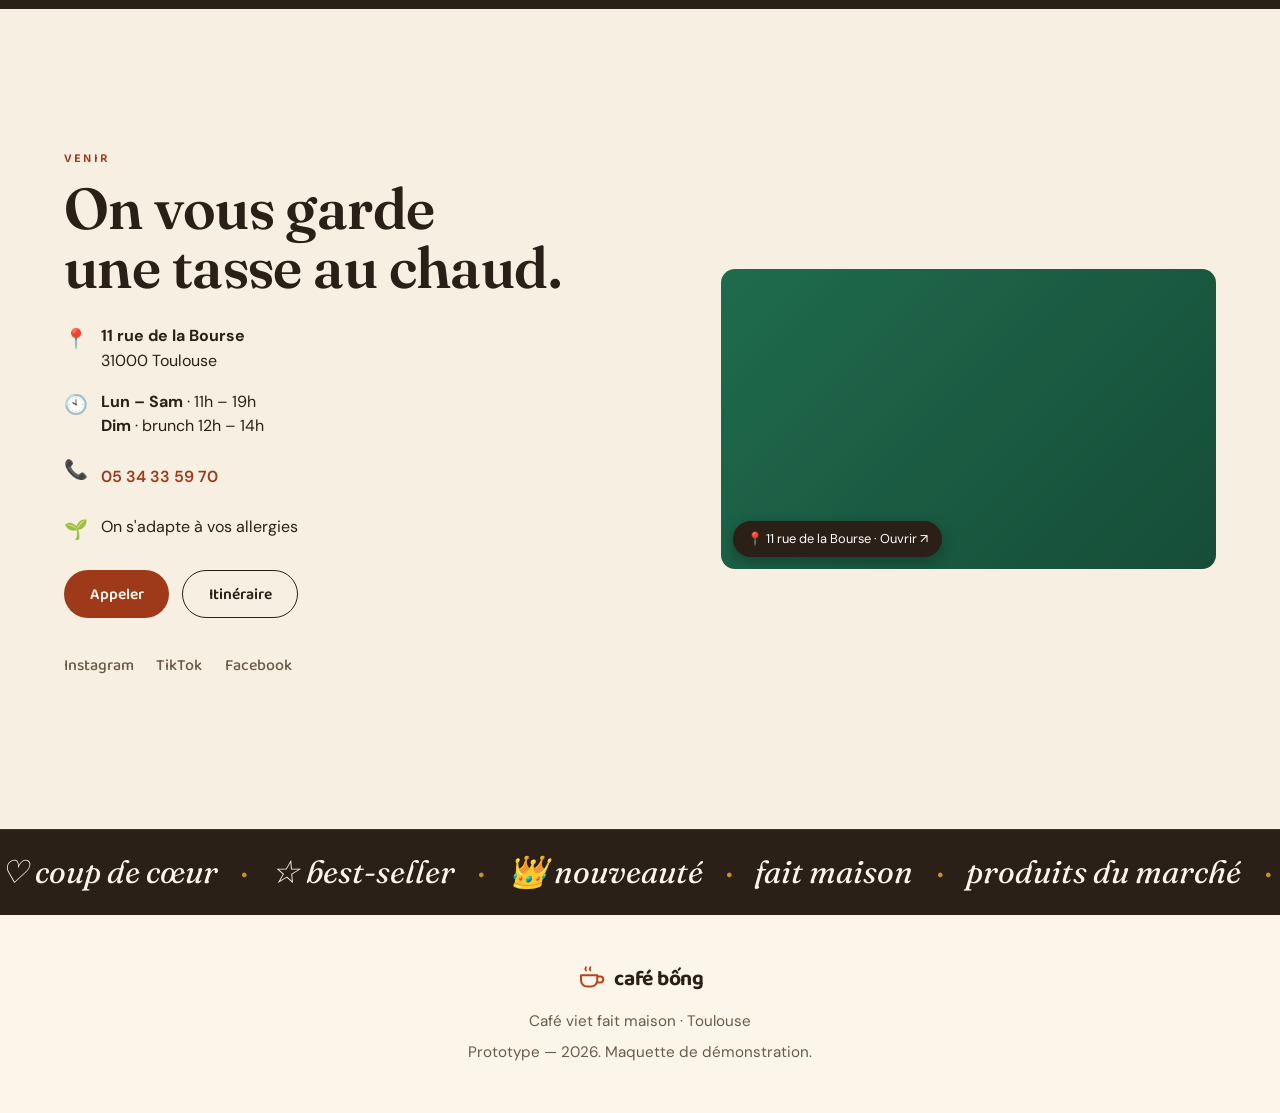
==== commit 8d963584: "Corrections conseil LLM : V1 stock->placeholders honnêtes + note photo · V3 note disclosure · landin" ====
--- a/v1/index.html
+++ b/v1/index.html
@@ -16,6 +16,15 @@
 <script type="application/ld+json">
 {"@context":"https://schema.org","@type":"CafeOrCoffeeShop","name":"Café Bống","servesCuisine":"Vietnamienne","address":{"@type":"PostalAddress","streetAddress":"11 rue de la Bourse","postalCode":"31000","addressLocality":"Toulouse","addressCountry":"FR"},"telephone":"+33534335970","email":"cafebong.toulouse@gmail.com","openingHours":["Mo-Sa 11:00-19:00","Su 12:00-14:00"],"sameAs":["https://www.instagram.com/cafebong_toulouse/","https://www.tiktok.com/@cafebong_toulouse","https://www.facebook.com/cafebong.toulouse"]}
 </script>
+<style>
+  /* placeholders honnêtes (conseil : pas de stock trompeur, parité photo) */
+  .rc-photo.todo{display:flex;align-items:center;justify-content:center;
+    background:linear-gradient(135deg,#f3e7d2,#ead9bc);}
+  .rc-photo.todo .todo-tag{font-size:.8rem;letter-spacing:.03em;font-weight:500;color:#a06a45;
+    display:inline-flex;gap:6px;align-items:center;opacity:.9;}
+  .carte-note{max-width:46ch;margin:10px auto 0;font-size:.82rem;color:#8a7a66;
+    letter-spacing:.02em;text-align:center;}
+</style>
 </head>
 <body>
 
@@ -137,6 +146,7 @@
   <div class="carte-head">
     <p class="eyebrow" data-reveal>Le comptoir</p>
     <h2 data-reveal>La carte</h2>
+    <p class="carte-note" data-reveal>📷 Visuels d'illustration — les vraies photos du café arrivent après le shooting.</p>
     <button type="button" class="cartes-link" data-reveal aria-haspopup="dialog">
       <span aria-hidden="true">📋</span> Voir la carte en images
       <span aria-hidden="true">→</span>
@@ -165,7 +175,7 @@
     <!-- 7 phares -->
     <article class="rail-card">
       <span class="rc-badge" data-badge="love">♡ coup de cœur</span>
-      <div class="rc-photo"><img src="https://images.unsplash.com/photo-1627998792088-f8a9b72f2ea0?auto=format&fit=crop&w=600&q=70" alt="Brown Sugar Milk" loading="lazy" onerror="this.parentNode.classList.add('noimg')"></div>
+      <div class="rc-photo todo"><span class="todo-tag">📷 Photo à venir</span></div>
       <div class="rc-body">
         <span class="rc-fam">Bubble tea</span>
         <h3 class="rc-name">Brown Sugar Milk</h3>
@@ -175,7 +185,7 @@
     </article>
 
     <article class="rail-card">
-      <div class="rc-photo"><img src="https://images.unsplash.com/photo-1437418747212-8d9709afab22?auto=format&fit=crop&w=600&q=70" alt="Blue lychee ginger" loading="lazy" onerror="this.parentNode.classList.add('noimg')"></div>
+      <div class="rc-photo todo"><span class="todo-tag">📷 Photo à venir</span></div>
       <div class="rc-body">
         <span class="rc-fam">Thé glacé</span>
         <h3 class="rc-name">Blue lychee ginger</h3>
@@ -186,7 +196,7 @@
 
     <article class="rail-card">
       <span class="rc-badge" data-badge="best">☆ best-seller</span>
-      <div class="rc-photo"><img src="https://images.unsplash.com/photo-1546173159-315724a31696?auto=format&fit=crop&w=600&q=70" alt="Mango & Dragon" loading="lazy" onerror="this.parentNode.classList.add('noimg')"></div>
+      <div class="rc-photo todo"><span class="todo-tag">📷 Photo à venir</span></div>
       <div class="rc-body">
         <span class="rc-fam">Thé glacé</span>
         <h3 class="rc-name">Mango &amp; Dragon</h3>
@@ -197,7 +207,7 @@
 
     <article class="rail-card">
       <span class="rc-badge" data-badge="best">☆ best-seller</span>
-      <div class="rc-photo"><img src="https://images.unsplash.com/photo-1499638673689-79a0b5115d87?auto=format&fit=crop&w=600&q=70" alt="Limonade myrtille-yuzu" loading="lazy" onerror="this.parentNode.classList.add('noimg')"></div>
+      <div class="rc-photo todo"><span class="todo-tag">📷 Photo à venir</span></div>
       <div class="rc-body">
         <span class="rc-fam">Limonade by Bống</span>
         <h3 class="rc-name">Myrtille &amp; Yuzu</h3>
@@ -208,7 +218,7 @@
 
     <article class="rail-card">
       <span class="rc-badge" data-badge="best">☆ best-seller</span>
-      <div class="rc-photo"><img src="https://images.unsplash.com/photo-1488477181946-6428a0291777?auto=format&fit=crop&w=600&q=70" alt="Frappé yaourt mangue" loading="lazy" onerror="this.parentNode.classList.add('noimg')"></div>
+      <div class="rc-photo todo"><span class="todo-tag">📷 Photo à venir</span></div>
       <div class="rc-body">
         <span class="rc-fam">Smoothie</span>
         <h3 class="rc-name">Frappé yaourt mangue</h3>
@@ -219,7 +229,7 @@
 
     <article class="rail-card">
       <span class="rc-badge" data-badge="best">☆ best-seller</span>
-      <div class="rc-photo"><img src="https://images.unsplash.com/photo-1565958011703-44f9829ba187?auto=format&fit=crop&w=600&q=70" alt="Cake taro-myrtille" loading="lazy" onerror="this.parentNode.classList.add('noimg')"></div>
+      <div class="rc-photo todo"><span class="todo-tag">📷 Photo à venir</span></div>
       <div class="rc-body">
         <span class="rc-fam">Gâteau maison</span>
         <h3 class="rc-name">Cake taro-myrtille</h3>
@@ -229,7 +239,7 @@
     </article>
 
     <article class="rail-card">
-      <div class="rc-photo"><img src="https://images.unsplash.com/photo-1539252554453-80ab65ce3586?auto=format&fit=crop&w=600&q=70" alt="Club Bánh-mì" loading="lazy" onerror="this.parentNode.classList.add('noimg')"></div>
+      <div class="rc-photo todo"><span class="todo-tag">📷 Photo à venir</span></div>
       <div class="rc-body">
         <span class="rc-fam">Déjeuner · 12h–14h</span>
         <h3 class="rc-name">Club « Bánh-mì »</h3>
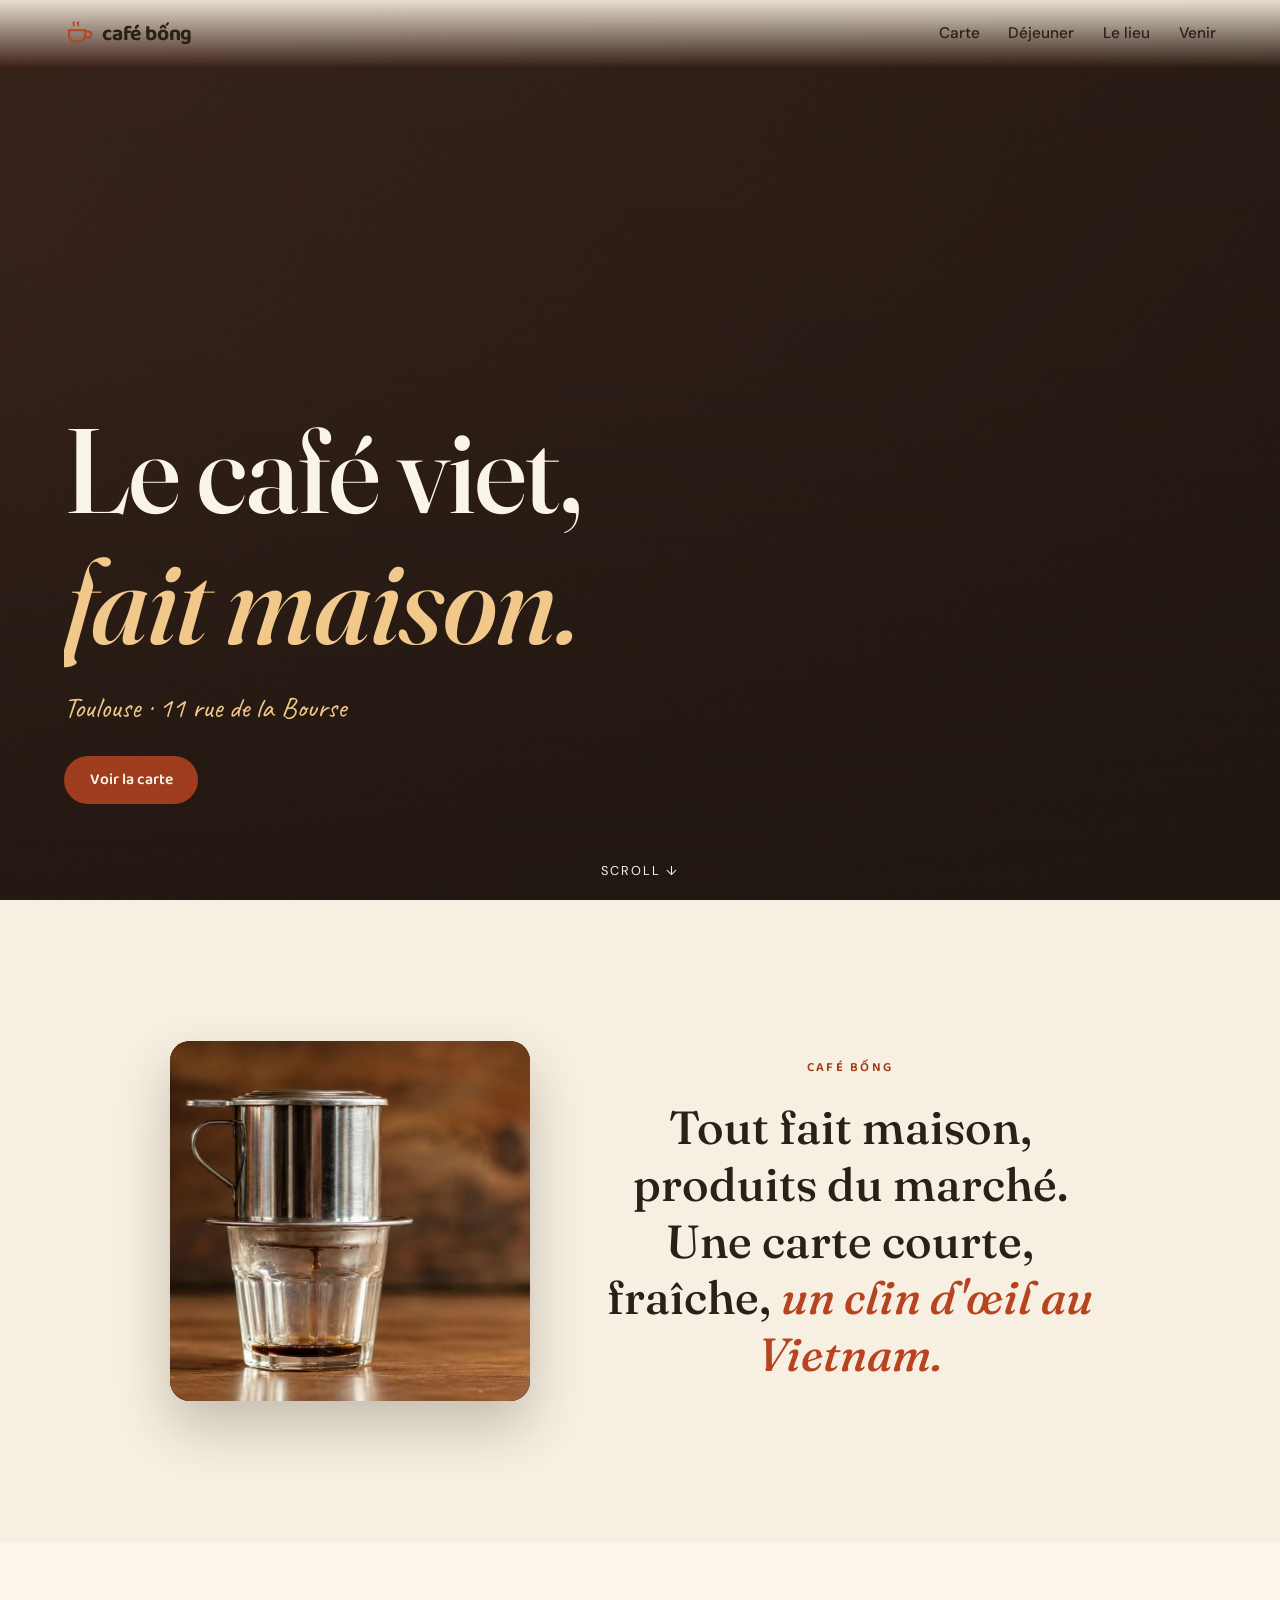
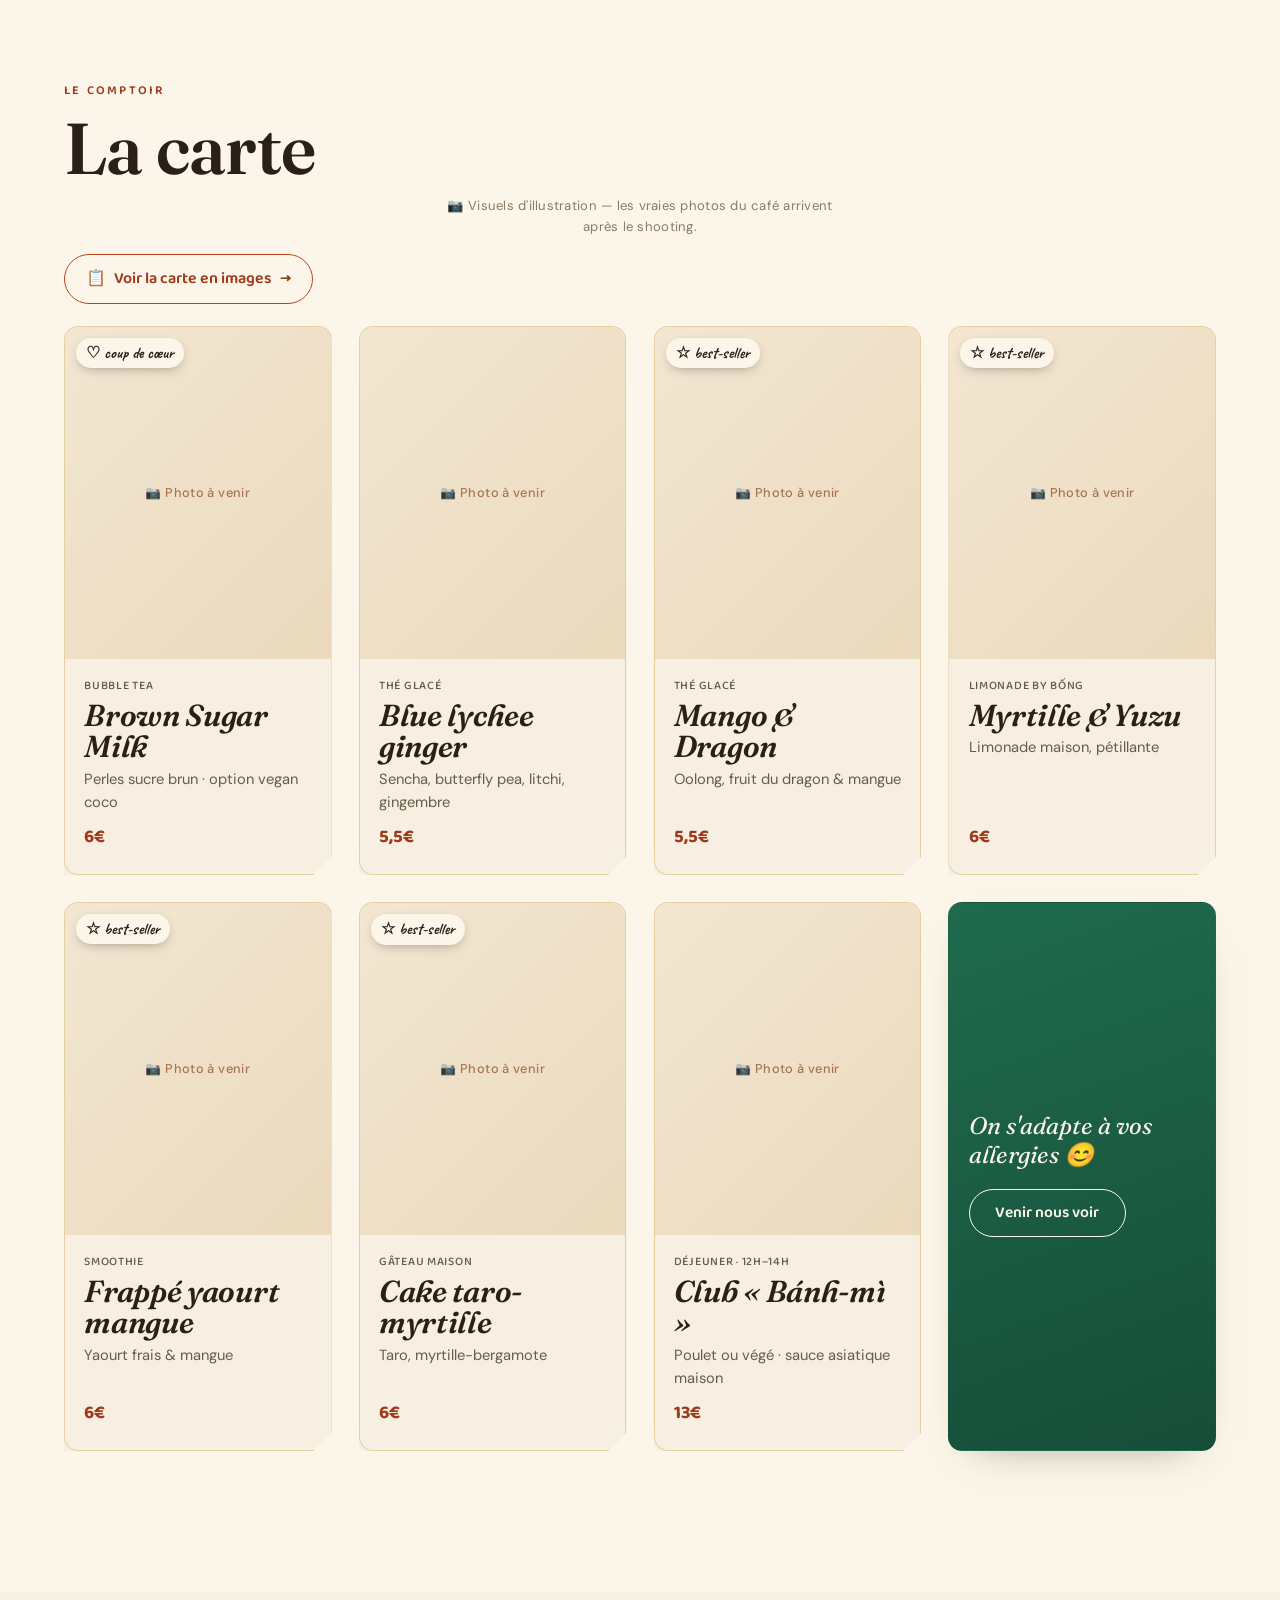
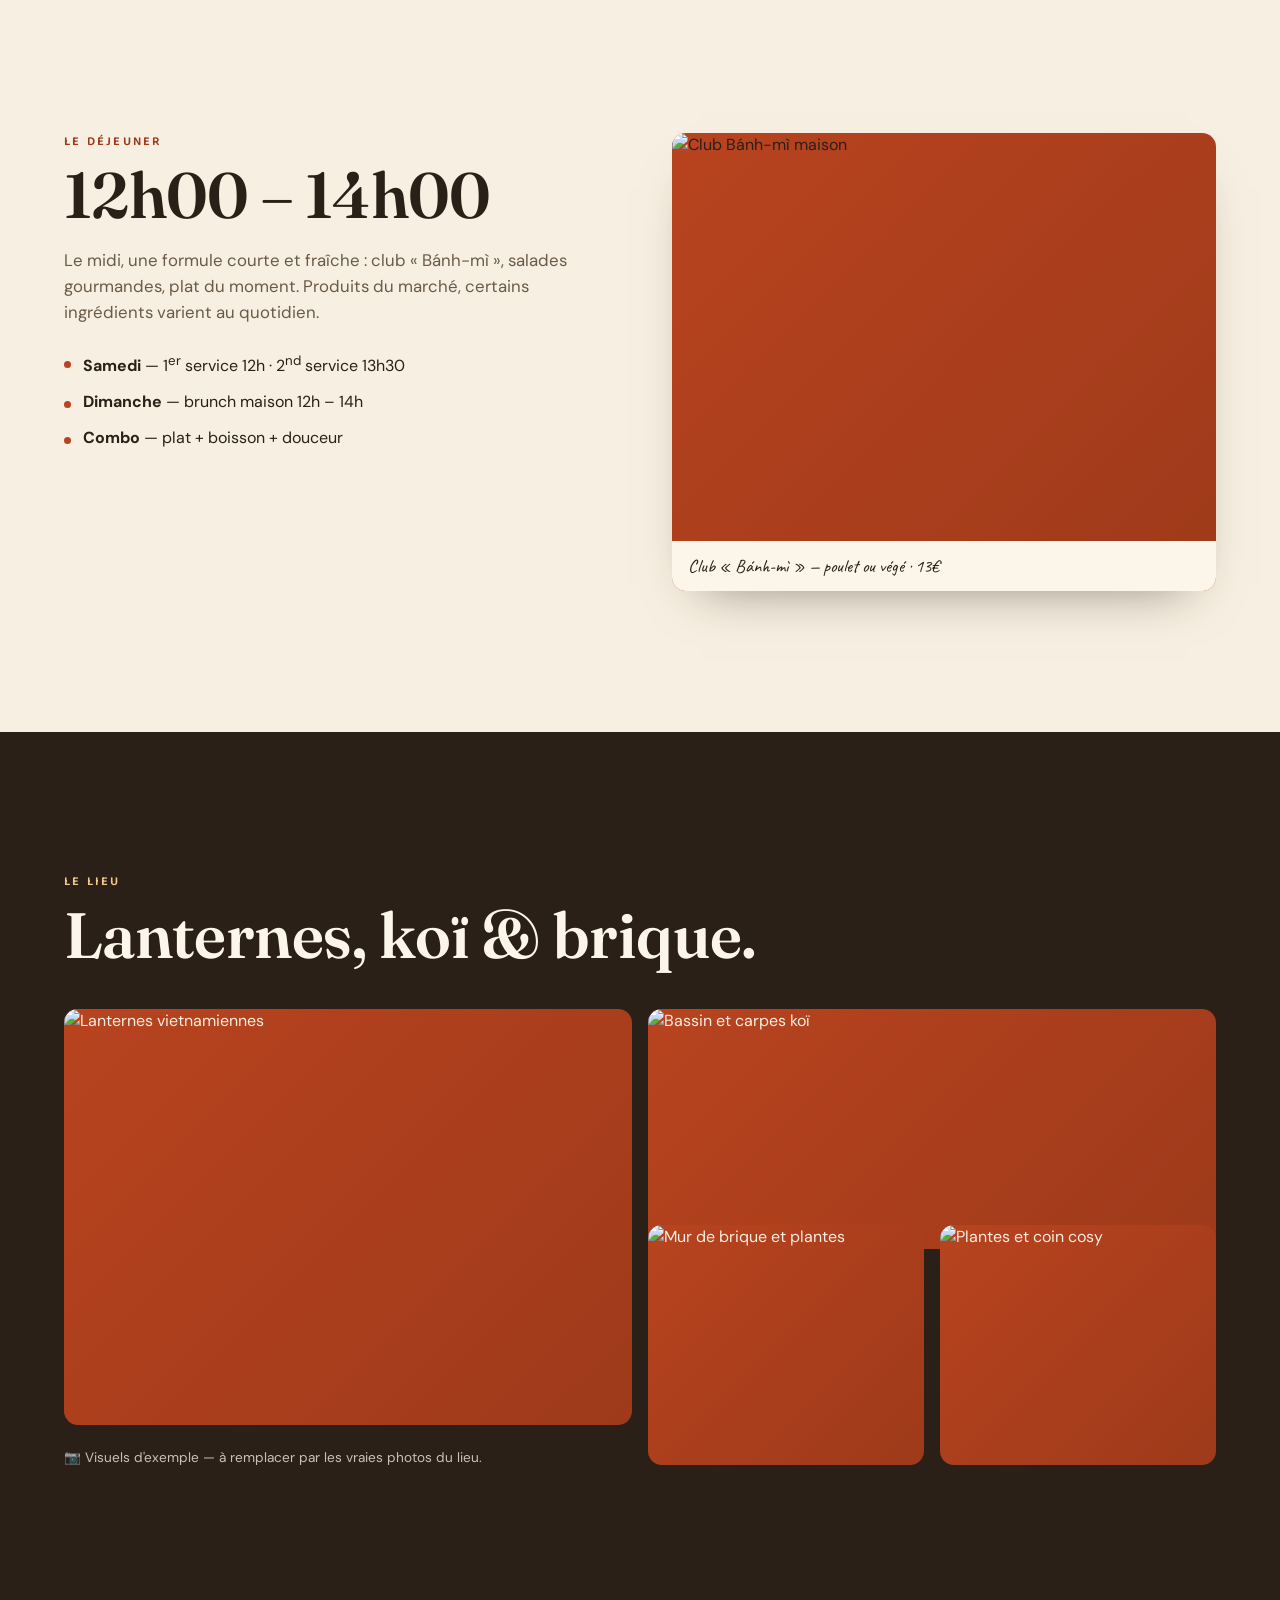
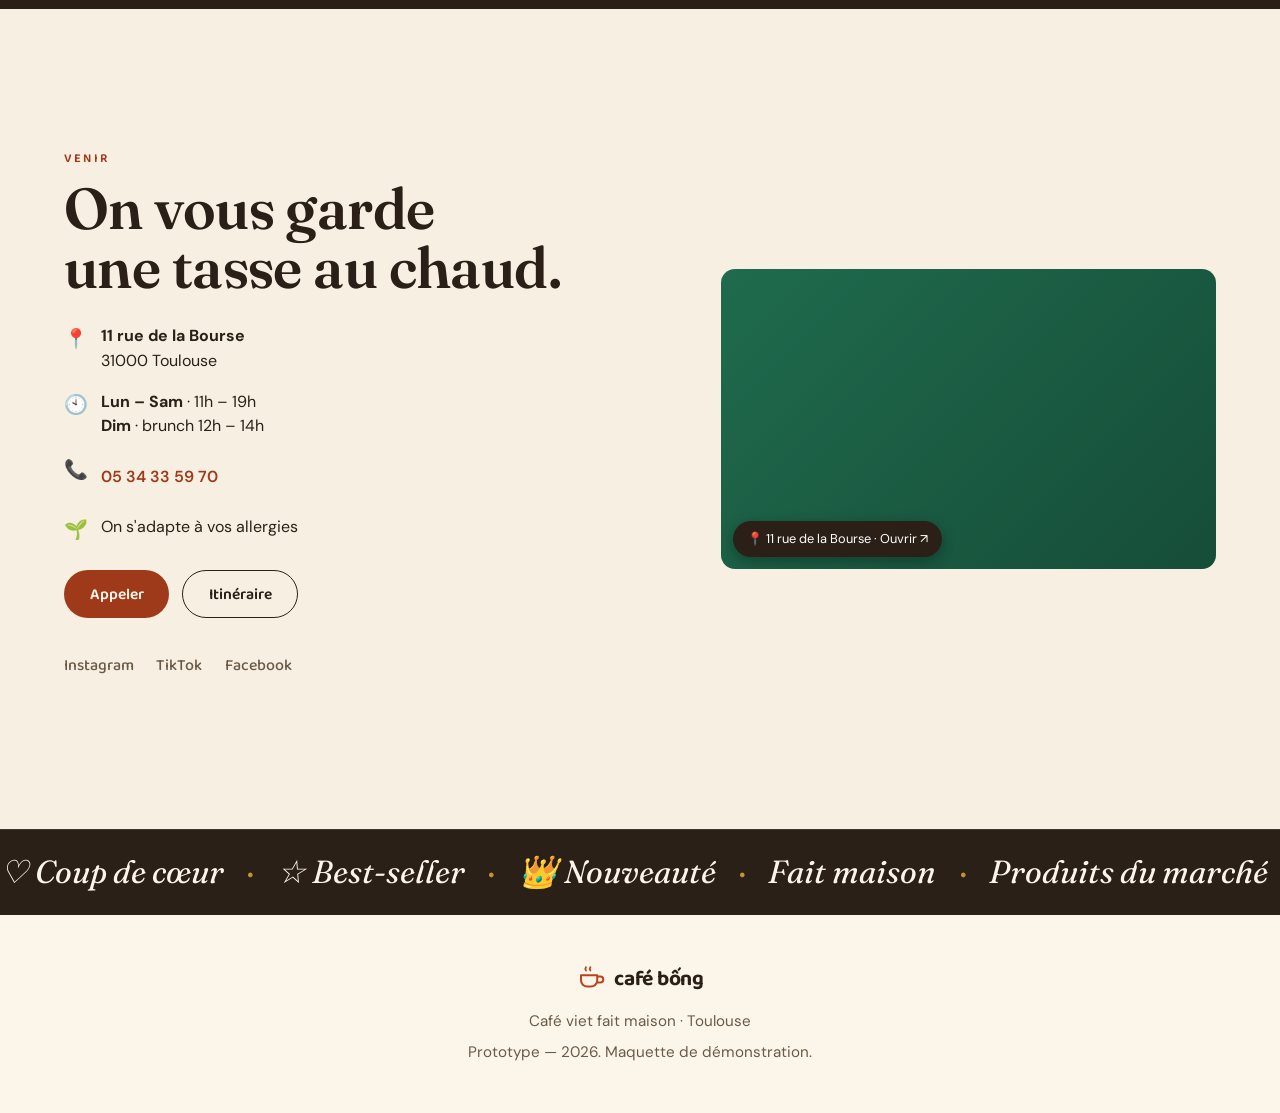
==== commit fde8ebcc: "V3: logo cup dans le nom (comme V1) · V1: vrais liens réseaux (venir) + marquee en majuscule initial" ====
--- a/v1/index.html
+++ b/v1/index.html
@@ -327,9 +327,9 @@
       </div>
 
       <div class="socials" data-reveal>
-        <a href="#" aria-label="Instagram">Instagram</a>
-        <a href="#" aria-label="TikTok">TikTok</a>
-        <a href="#" aria-label="Facebook">Facebook</a>
+        <a href="https://www.instagram.com/cafebong_toulouse/" target="_blank" rel="noopener" aria-label="Instagram">Instagram</a>
+        <a href="https://www.tiktok.com/@cafebong_toulouse" target="_blank" rel="noopener" aria-label="TikTok">TikTok</a>
+        <a href="https://www.facebook.com/cafebong.toulouse" target="_blank" rel="noopener" aria-label="Facebook">Facebook</a>
       </div>
     </div>
 
@@ -345,8 +345,8 @@
   <!-- marquee ardoise -->
   <div class="marquee" aria-hidden="true">
     <div class="marquee-track">
-      <span>♡ coup de cœur</span><i>·</i><span>☆ best-seller</span><i>·</i><span>👑 nouveauté</span><i>·</i><span>fait maison</span><i>·</i><span>produits du marché</span><i>·</i><span>on s'adapte à vos allergies</span><i>·</i>
-      <span>♡ coup de cœur</span><i>·</i><span>☆ best-seller</span><i>·</i><span>👑 nouveauté</span><i>·</i><span>fait maison</span><i>·</i><span>produits du marché</span><i>·</i><span>on s'adapte à vos allergies</span><i>·</i>
+      <span>♡ Coup de cœur</span><i>·</i><span>☆ Best-seller</span><i>·</i><span>👑 Nouveauté</span><i>·</i><span>Fait maison</span><i>·</i><span>Produits du marché</span><i>·</i><span>On s'adapte à vos allergies</span><i>·</i>
+      <span>♡ Coup de cœur</span><i>·</i><span>☆ Best-seller</span><i>·</i><span>👑 Nouveauté</span><i>·</i><span>Fait maison</span><i>·</i><span>Produits du marché</span><i>·</i><span>On s'adapte à vos allergies</span><i>·</i>
     </div>
   </div>
 </section>
